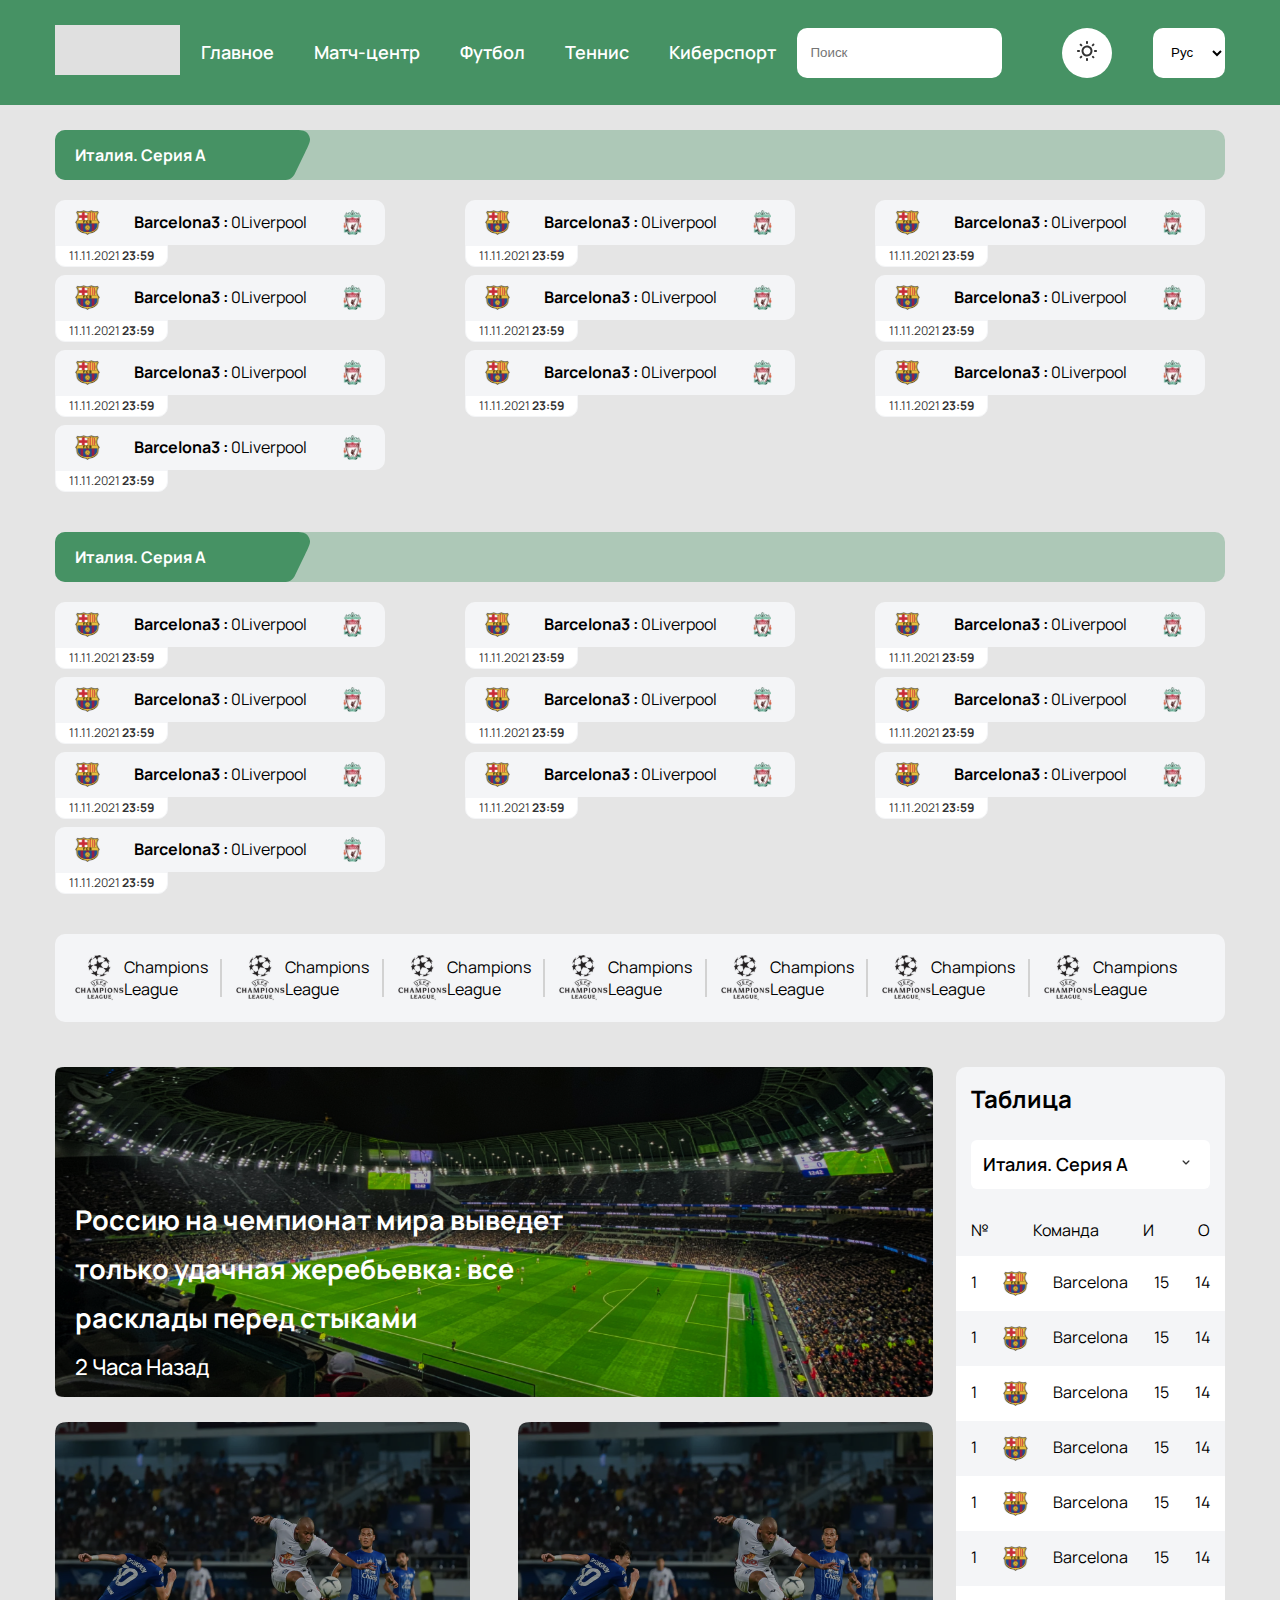
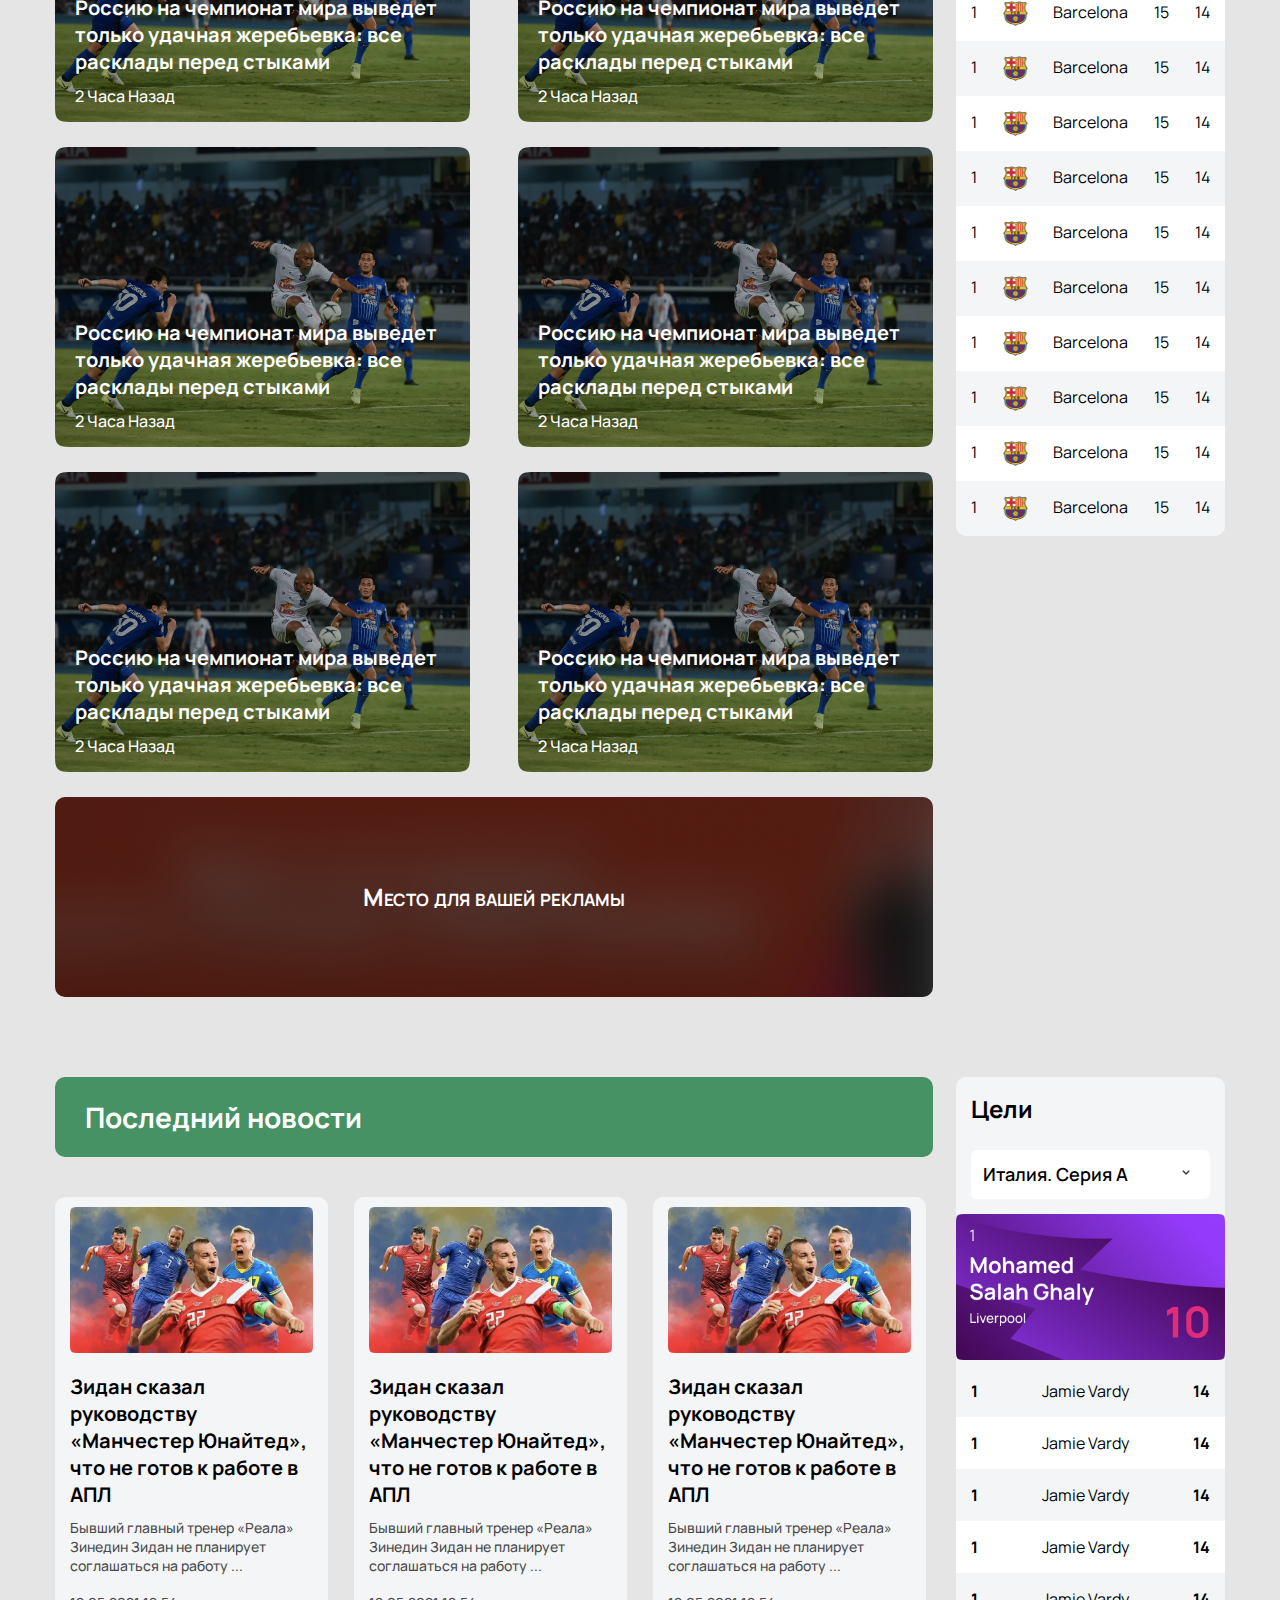
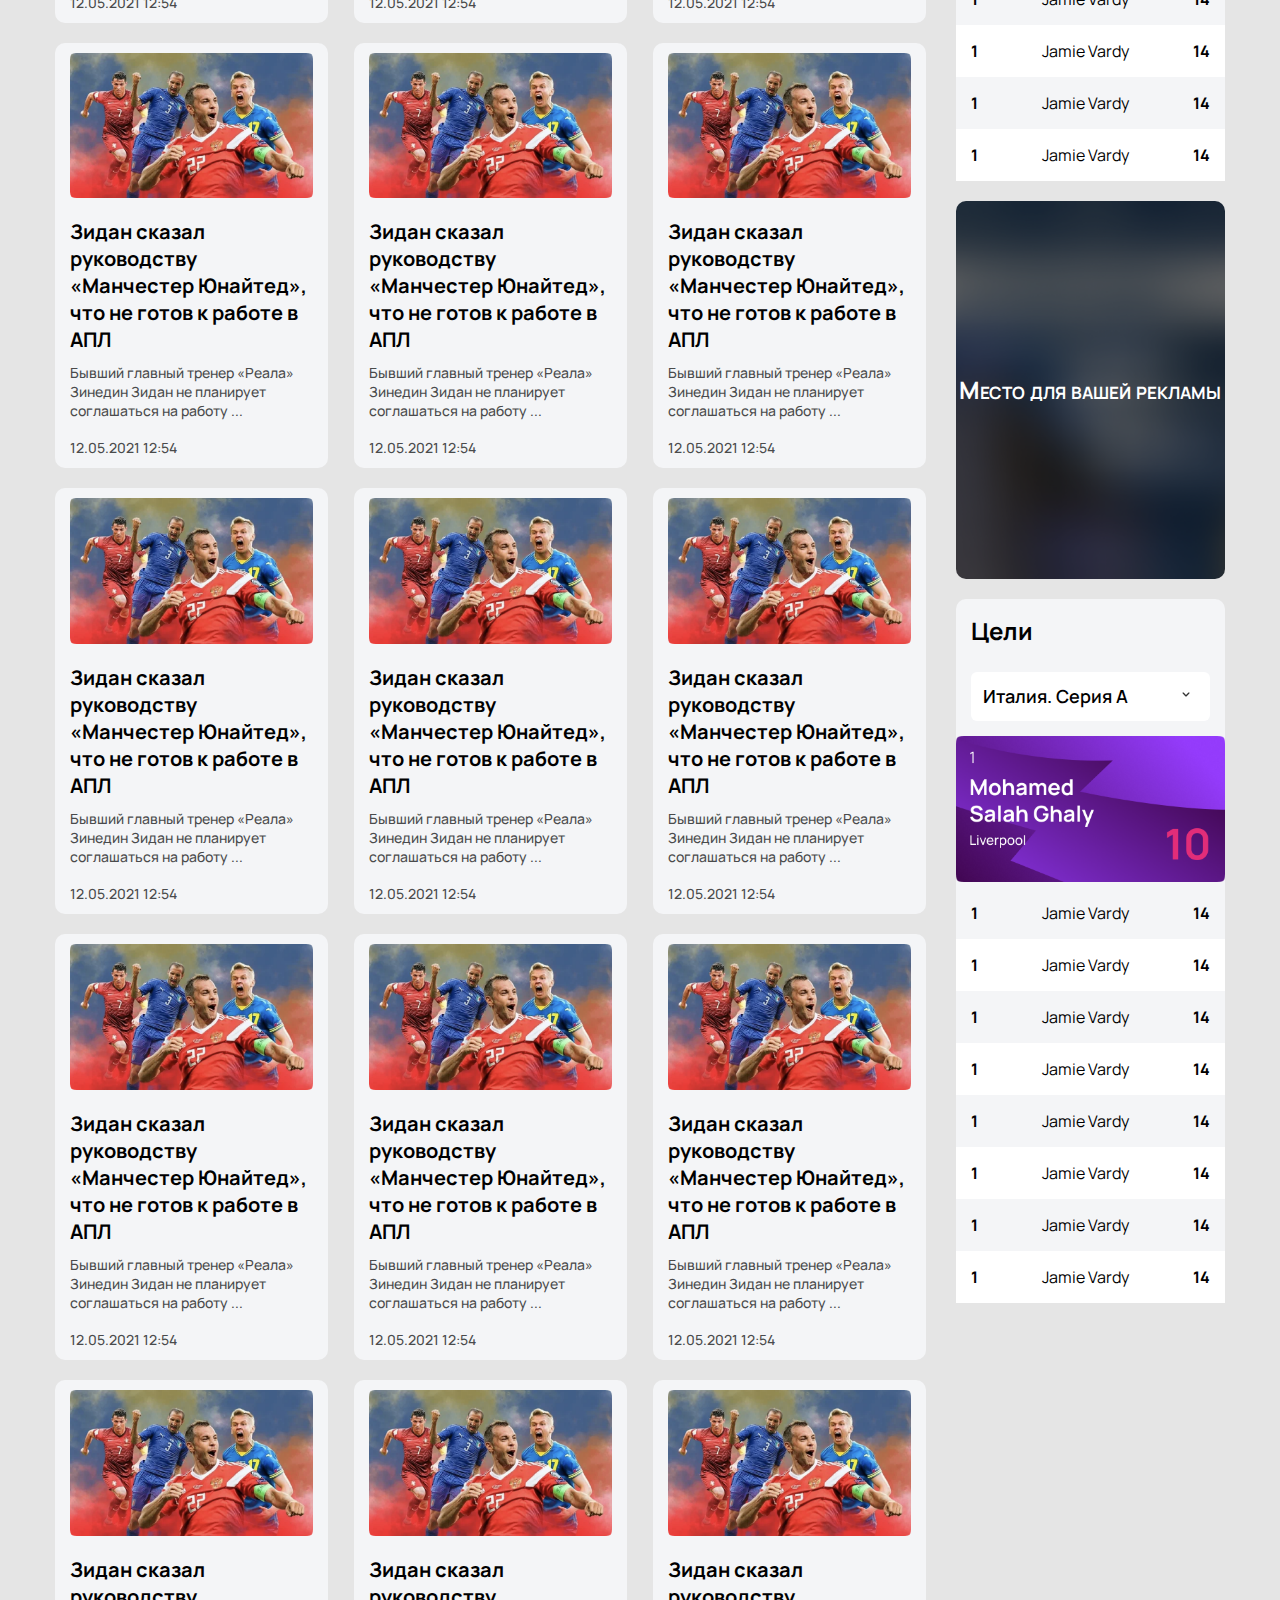
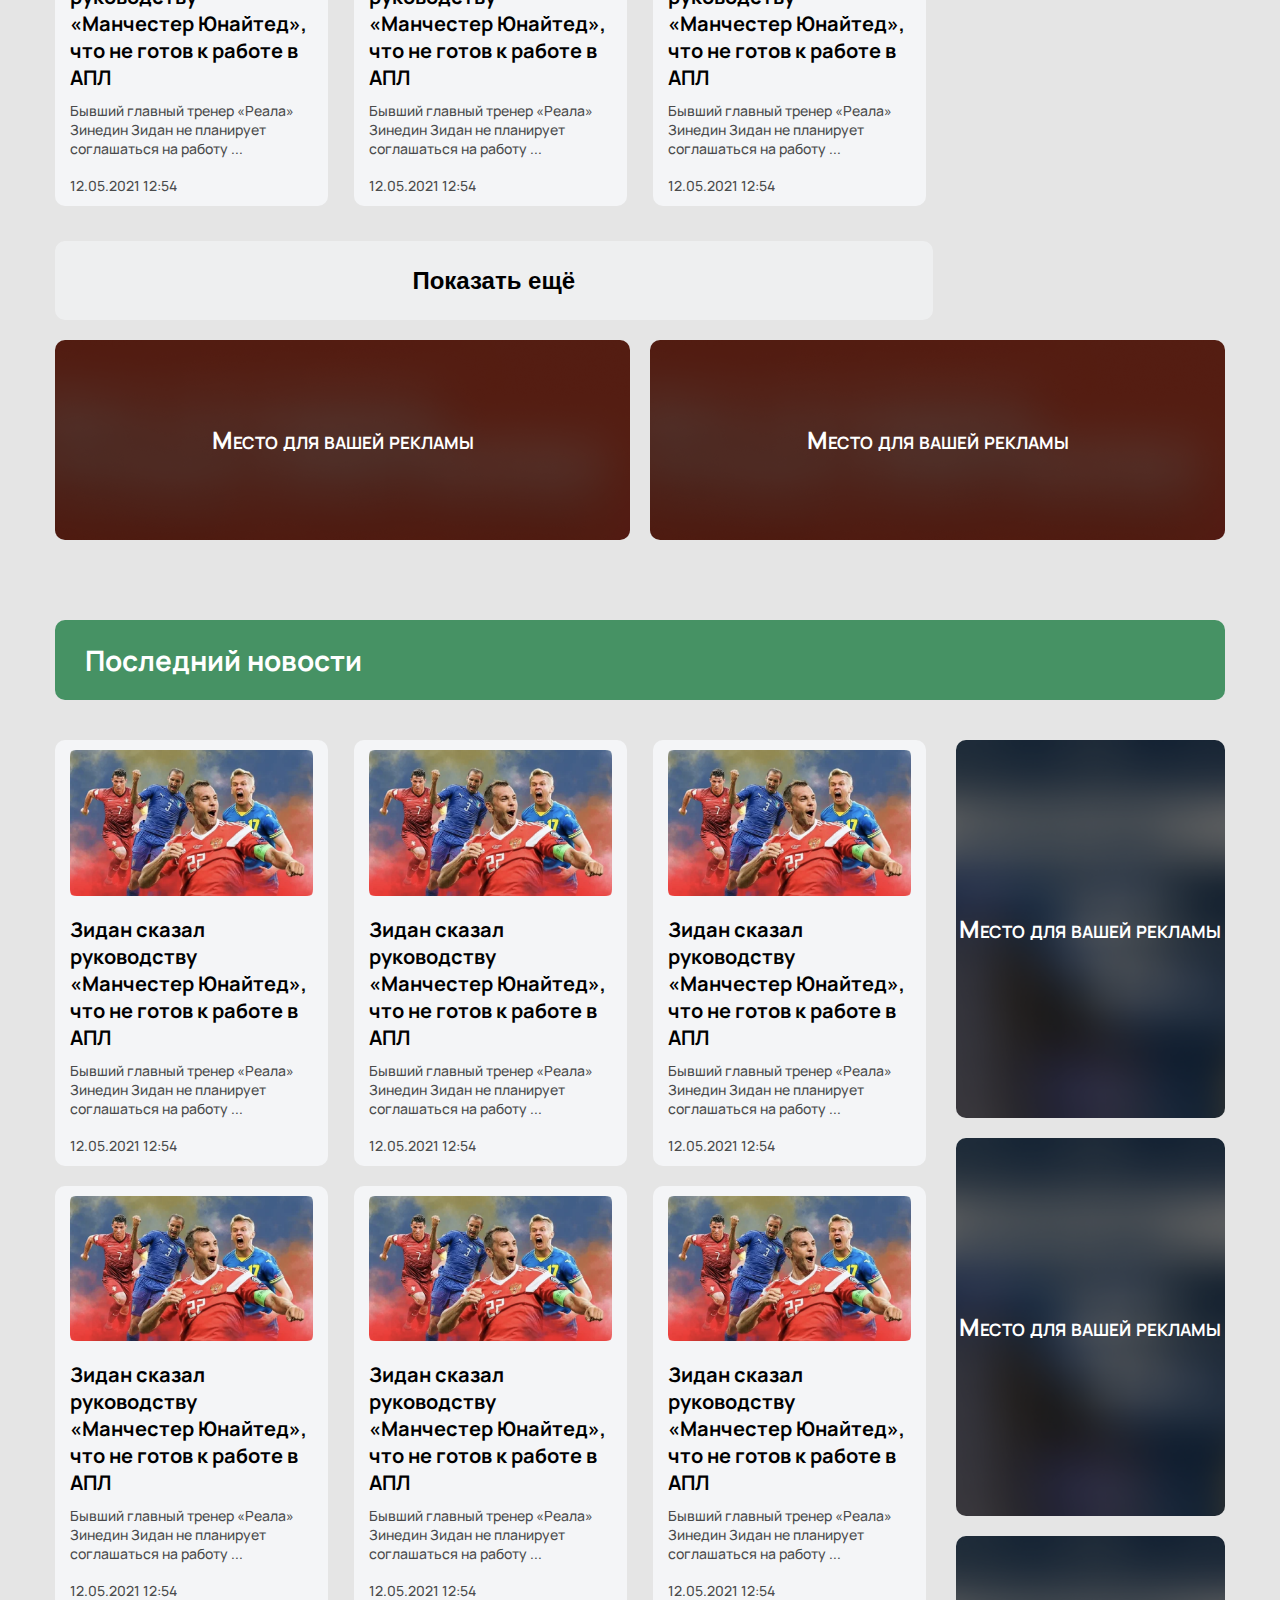
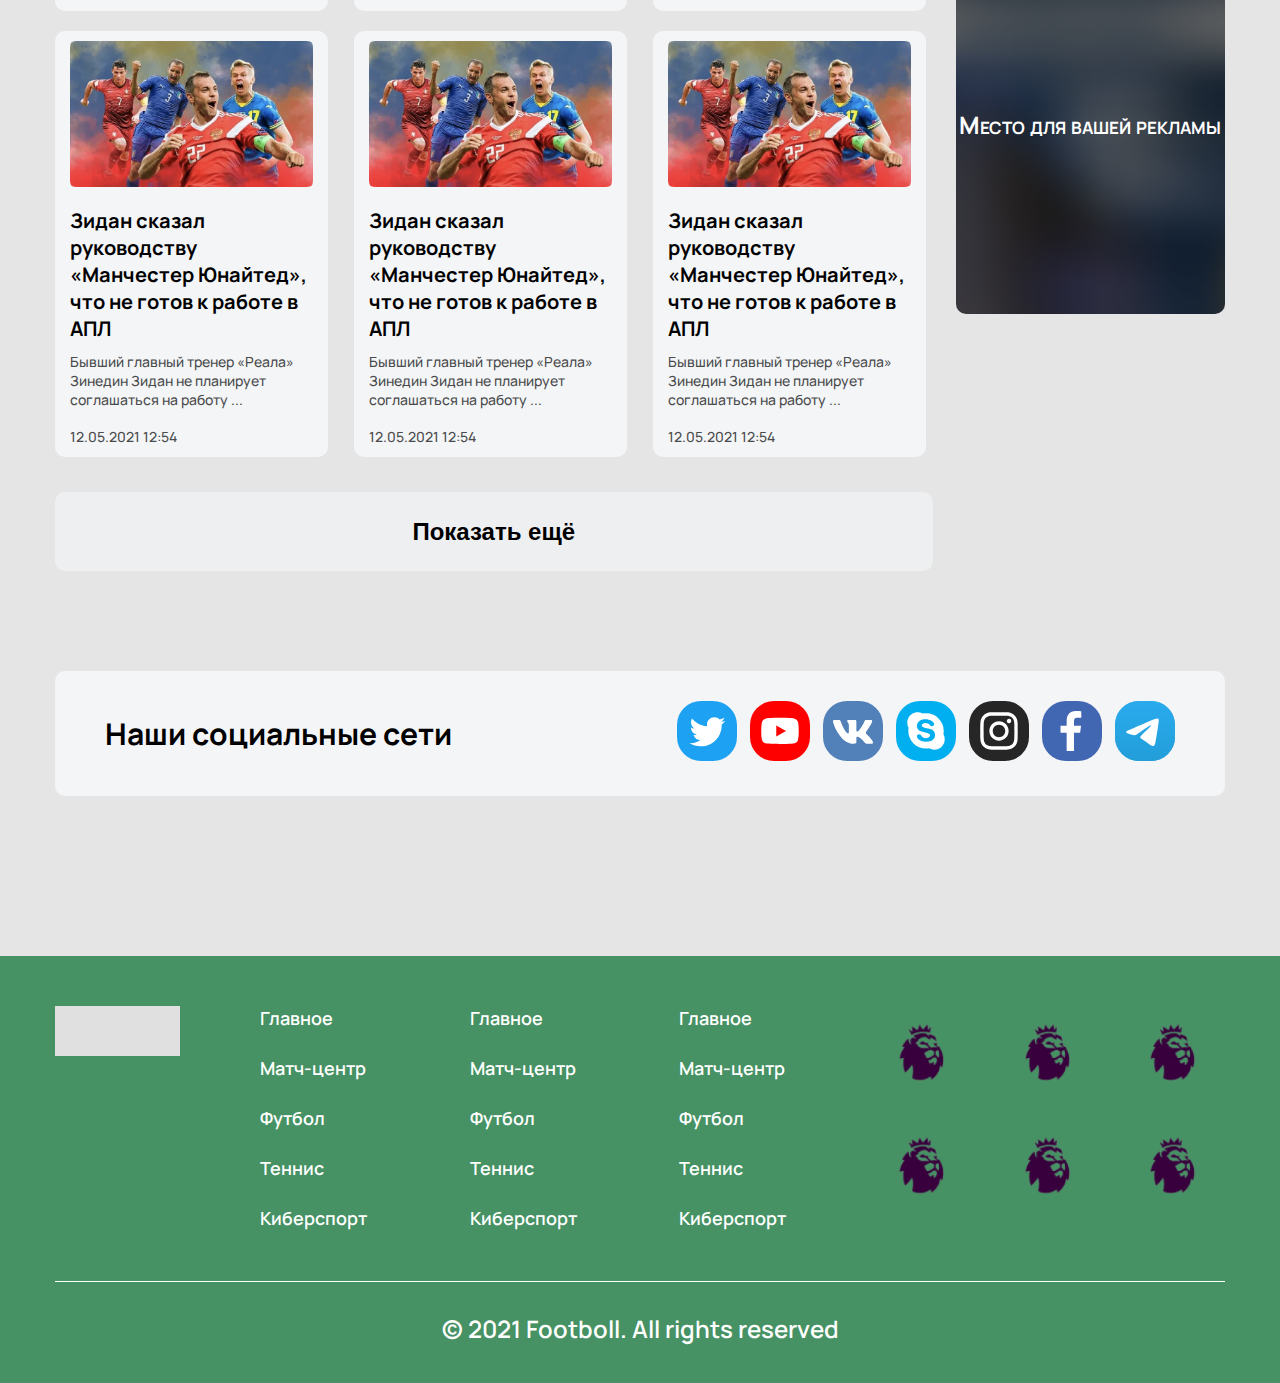
==== index.html @ 32c11c58 "fak" ====
<!DOCTYPE html>
<html lang="en">

<head>
    <meta charset="UTF-8">
    <meta http-equiv="X-UA-Compatible" content="IE=edge">
    <meta name="viewport" content="width=device-width, initial-scale=1.0">
    <title>Document</title>
    <link rel="stylesheet" href="./assets/style/main.css">
    <link rel="stylesheet" href="./assets/style/response/main_res.css">
    <link rel="preconnect" href="https://fonts.googleapis.com">
    <link rel="preconnect" href="https://fonts.gstatic.com" crossorigin>
    <link href="https://fonts.googleapis.com/css2?family=Manrope:wght@300;400;500;600;700&display=swap"
        rel="stylesheet">

</head>

<body class="body">
    <!-- header  -->
    <header>
        <section class="container">
            <div class="header header-search" >
                <a href="./index.html">
                    <img src="./assets/img/logo.png" alt="">
                </a>
                <div class="header-links">
                    <a href="./inner.html">
                        Главное
                    </a>
                    <a href="#">
                        Матч-центр
                    </a>
                    <a href="#">
                        Футбол
                    </a>
                    <a href="#">
                        Теннис
                    </a>
                    <a href="#">
                        Киберспорт
                    </a>
                </div>
                    <div class="header-input-section">
                        <input type="search" class="header-input" id="exampleFormControlInput1" placeholder="Поиск">
                    </div>
                    <button class="dark-mode">
                        <img src="./assets/img/dark-mode.svg" alt="">
                    </button>
                    <div class="header-select">
                        <select class="form-select" aria-label="Default select example">
                            <option selected>Рус <img src="./img/language-arrow.svg" alt=""></option>
                            <option value="1">Eng</option>
                            <option value="2">Uzb</option>
                        </select>
                    </div>
        </section>
        </div>
    </header>
    <!-- header -->
    <main class="container">
        <div class="result-game">
            <div class="seria-table">
                <div class="team-name">
                    <p>Италия. Серия А</p>
                </div>
            </div>
            <div class="result-cards-section">
                <div class="result-card">
                    <img src="./assets/img/team-logo.svg" alt="">
                    <div class="score">
                        <span>Barcelona</span>
                        <p><span>3 : </span>0</p>
                        <p>Liverpool</p>
                    </div>
                    <img src="./assets/img/team-logo2.svg" alt="">
                    <div class="time-game">
                        <p>11.11.2021 <span>23:59</span></p>
                    </div>
                </div>

                <div class="result-card">
                    <img src="./assets/img/team-logo.svg" alt="">
                    <div class="score">
                        <span>Barcelona</span>
                        <p><span>3 : </span>0</p>
                        <p>Liverpool</p>
                    </div>
                    <img src="./assets/img/team-logo2.svg" alt="">
                    <div class="time-game">
                        <p>11.11.2021 <span>23:59</span></p>
                    </div>
                </div>

                <div class="result-card">
                    <img src="./assets/img/team-logo.svg" alt="">
                    <div class="score">
                        <span>Barcelona</span>
                        <p><span>3 : </span>0</p>
                        <p>Liverpool</p>
                    </div>
                    <img src="./assets/img/team-logo2.svg" alt="">
                    <div class="time-game">
                        <p>11.11.2021 <span>23:59</span></p>
                    </div>
                </div>

                <div class="result-card">
                    <img src="./assets/img/team-logo.svg" alt="">
                    <div class="score">
                        <span>Barcelona</span>
                        <p><span>3 : </span>0</p>
                        <p>Liverpool</p>
                    </div>
                    <img src="./assets/img/team-logo2.svg" alt="">
                    <div class="time-game">
                        <p>11.11.2021 <span>23:59</span></p>
                    </div>
                </div>

                <div class="result-card">
                    <img src="./assets/img/team-logo.svg" alt="">
                    <div class="score">
                        <span>Barcelona</span>
                        <p><span>3 : </span>0</p>
                        <p>Liverpool</p>
                    </div>
                    <img src="./assets/img/team-logo2.svg" alt="">
                    <div class="time-game">
                        <p>11.11.2021 <span>23:59</span></p>
                    </div>
                </div>
                <div class="result-card">
                    <img src="./assets/img/team-logo.svg" alt="">
                    <div class="score">
                        <span>Barcelona</span>
                        <p><span>3 : </span>0</p>
                        <p>Liverpool</p>
                    </div>
                    <img src="./assets/img/team-logo2.svg" alt="">
                    <div class="time-game">
                        <p>11.11.2021 <span>23:59</span></p>
                    </div>
                </div>

                <div class="result-card">
                    <img src="./assets/img/team-logo.svg" alt="">
                    <div class="score">
                        <span>Barcelona</span>
                        <p><span>3 : </span>0</p>
                        <p>Liverpool</p>
                    </div>
                    <img src="./assets/img/team-logo2.svg" alt="">
                    <div class="time-game">
                        <p>11.11.2021 <span>23:59</span></p>
                    </div>
                </div>

                <div class="result-card">
                    <img src="./assets/img/team-logo.svg" alt="">
                    <div class="score">
                        <span>Barcelona</span>
                        <p><span>3 : </span>0</p>
                        <p>Liverpool</p>
                    </div>
                    <img src="./assets/img/team-logo2.svg" alt="">
                    <div class="time-game">
                        <p>11.11.2021 <span>23:59</span></p>
                    </div>
                </div>

                <div class="result-card">
                    <img src="./assets/img/team-logo.svg" alt="">
                    <div class="score">
                        <span>Barcelona</span>
                        <p><span>3 : </span>0</p>
                        <p>Liverpool</p>
                    </div>
                    <img src="./assets/img/team-logo2.svg" alt="">
                    <div class="time-game">
                        <p>11.11.2021 <span>23:59</span></p>
                    </div>
                </div>

                <div class="result-card">
                    <img src="./assets/img/team-logo.svg" alt="">
                    <div class="score">
                        <span>Barcelona</span>
                        <p><span>3 : </span>0</p>
                        <p>Liverpool</p>
                    </div>
                    <img src="./assets/img/team-logo2.svg" alt="">
                    <div class="time-game">
                        <p>11.11.2021 <span>23:59</span></p>
                    </div>
                </div>
            </div>

            <div class="seria-table">
                <div class="team-name">
                    <p>Италия. Серия А</p>
                </div>
            </div>
            <div class="result-cards-section">
                <div class="result-card">
                    <img src="./assets/img/team-logo.svg" alt="">
                    <div class="score">
                        <span>Barcelona</span>
                        <p><span>3 : </span>0</p>
                        <p>Liverpool</p>
                    </div>
                    <img src="./assets/img/team-logo2.svg" alt="">
                    <div class="time-game">
                        <p>11.11.2021 <span>23:59</span></p>
                    </div>
                </div>

                <div class="result-card">
                    <img src="./assets/img/team-logo.svg" alt="">
                    <div class="score">
                        <span>Barcelona</span>
                        <p><span>3 : </span>0</p>
                        <p>Liverpool</p>
                    </div>
                    <img src="./assets/img/team-logo2.svg" alt="">
                    <div class="time-game">
                        <p>11.11.2021 <span>23:59</span></p>
                    </div>
                </div>

                <div class="result-card">
                    <img src="./assets/img/team-logo.svg" alt="">
                    <div class="score">
                        <span>Barcelona</span>
                        <p><span>3 : </span>0</p>
                        <p>Liverpool</p>
                    </div>
                    <img src="./assets/img/team-logo2.svg" alt="">
                    <div class="time-game">
                        <p>11.11.2021 <span>23:59</span></p>
                    </div>
                </div>

                <div class="result-card">
                    <img src="./assets/img/team-logo.svg" alt="">
                    <div class="score">
                        <span>Barcelona</span>
                        <p><span>3 : </span>0</p>
                        <p>Liverpool</p>
                    </div>
                    <img src="./assets/img/team-logo2.svg" alt="">
                    <div class="time-game">
                        <p>11.11.2021 <span>23:59</span></p>
                    </div>
                </div>

                <div class="result-card">
                    <img src="./assets/img/team-logo.svg" alt="">
                    <div class="score">
                        <span>Barcelona</span>
                        <p><span>3 : </span>0</p>
                        <p>Liverpool</p>
                    </div>
                    <img src="./assets/img/team-logo2.svg" alt="">
                    <div class="time-game">
                        <p>11.11.2021 <span>23:59</span></p>
                    </div>
                </div>
                <div class="result-card">
                    <img src="./assets/img/team-logo.svg" alt="">
                    <div class="score">
                        <span>Barcelona</span>
                        <p><span>3 : </span>0</p>
                        <p>Liverpool</p>
                    </div>
                    <img src="./assets/img/team-logo2.svg" alt="">
                    <div class="time-game">
                        <p>11.11.2021 <span>23:59</span></p>
                    </div>
                </div>

                <div class="result-card">
                    <img src="./assets/img/team-logo.svg" alt="">
                    <div class="score">
                        <span>Barcelona</span>
                        <p><span>3 : </span>0</p>
                        <p>Liverpool</p>
                    </div>
                    <img src="./assets/img/team-logo2.svg" alt="">
                    <div class="time-game">
                        <p>11.11.2021 <span>23:59</span></p>
                    </div>
                </div>

                <div class="result-card">
                    <img src="./assets/img/team-logo.svg" alt="">
                    <div class="score">
                        <span>Barcelona</span>
                        <p><span>3 : </span>0</p>
                        <p>Liverpool</p>
                    </div>
                    <img src="./assets/img/team-logo2.svg" alt="">
                    <div class="time-game">
                        <p>11.11.2021 <span>23:59</span></p>
                    </div>
                </div>

                <div class="result-card">
                    <img src="./assets/img/team-logo.svg" alt="">
                    <div class="score">
                        <span>Barcelona</span>
                        <p><span>3 : </span>0</p>
                        <p>Liverpool</p>
                    </div>
                    <img src="./assets/img/team-logo2.svg" alt="">
                    <div class="time-game">
                        <p>11.11.2021 <span>23:59</span></p>
                    </div>
                </div>

                <div class="result-card">
                    <img src="./assets/img/team-logo.svg" alt="">
                    <div class="score">
                        <span>Barcelona</span>
                        <p><span>3 : </span>0</p>
                        <p>Liverpool</p>
                    </div>
                    <img src="./assets/img/team-logo2.svg" alt="">
                    <div class="time-game">
                        <p>11.11.2021 <span>23:59</span></p>
                    </div>
                </div>
            </div>
        </div>
        <section>
            <div class="advertising-banner-section">
                <div class="banner-card">
                    <img src="./assets/img/banner-img.svg" alt="">
                    <p>Champions League</p>
                </div>

                
                <div class="banner-card">
                    <img src="./assets/img/banner-img.svg" alt="">
                    <p>Champions League</p>
                </div>
                <div class="banner-card">
                    <img src="./assets/img/banner-img.svg" alt="">
                    <p>Champions League</p>
                </div>
                <div class="banner-card">
                    <img src="./assets/img/banner-img.svg" alt="">
                    <p>Champions League</p>
                </div>
                <div class="banner-card">
                    <img src="./assets/img/banner-img.svg" alt="">
                    <p>Champions League</p>
                </div>
                <div class="banner-card">
                    <img src="./assets/img/banner-img.svg" alt="">
                    <p>Champions League</p>
                </div>
                <div class="banner-card">
                    <img src="./assets/img/banner-img.svg" alt="">
                    <p>Champions League</p>
                </div>
            </div>
        </section>

        <section class="advertising-section">
            <div class="advertising-cards-section">
                <div class="big-card-section">
                    <img src="./assets/img/card-reklama-big.png" alt="">
                    <div class="advertising-card-text big-card">
                        <h2>Россию на чемпионат мира выведет только удачная жеребьевка: все расклады перед стыками</h2>
                        <span>2 Часа Назад</span>
                    </div>
                </div>
                <div class="advertising-card ">
                    <img src="./assets/img/card-reklama.png" alt="">
                    <div class="advertising-card-text">
                        <h3>Россию на чемпионат мира выведет только удачная жеребьевка: все расклады перед стыками</h3>
                        <p>2 Часа Назад</p>
                    </div>
                </div>
                <div class="advertising-card ">
                    <img src="./assets/img/card-reklama.png" alt="">
                    <div class="advertising-card-text">
                        <h3>Россию на чемпионат мира выведет только удачная жеребьевка: все расклады перед стыками</h3>
                        <p>2 Часа Назад</p>
                    </div>
                </div>
                <div class="advertising-card ">
                    <img src="./assets/img/card-reklama.png" alt="">
                    <div class="advertising-card-text">
                        <h3>Россию на чемпионат мира выведет только удачная жеребьевка: все расклады перед стыками</h3>
                        <p>2 Часа Назад</p>
                    </div>
                </div>
                <div class="advertising-card ">
                    <img src="./assets/img/card-reklama.png" alt="">
                    <div class="advertising-card-text">
                        <h3>Россию на чемпионат мира выведет только удачная жеребьевка: все расклады перед стыками</h3>
                        <p>2 Часа Назад</p>
                    </div>
                </div>
                <div class="advertising-card ">
                    <img src="./assets/img/card-reklama.png" alt="">
                    <div class="advertising-card-text">
                        <h3>Россию на чемпионат мира выведет только удачная жеребьевка: все расклады перед стыками</h3>
                        <p>2 Часа Назад</p>
                    </div>
                </div>
                <div class="advertising-card ">
                    <img src="./assets/img/card-reklama.png" alt="">
                    <div class="advertising-card-text">
                        <h3>Россию на чемпионат мира выведет только удачная жеребьевка: все расклады перед стыками</h3>
                        <p>2 Часа Назад</p>
                    </div>
                </div>
            </div>

            <div class="card-table">
                <div class="card-title">
                    <h4>Таблица</h4>
                    <p>Италия. Серия А</p>
                </div>
                <ul class="list-group">
                    <li class="list-group-item">
                        <span>№</span>
                        <span>Команда</span>
                        <span>И</span>
                        <span>О</span>
                    </li>
                    <li class="list-group-item">
                        <span>1</span>
                        <img src="./assets/img/team-logo.svg" alt="">
                        <span>Barcelona</span>
                        <span>15</span>
                        <span>14</span>
                    </li>
                    <li class="list-group-item">
                        <span>1</span>
                        <img src="./assets/img/team-logo.svg" alt="">
                        <span>Barcelona</span>
                        <span>15</span>
                        <span>14</span>
                    </li>
                    <li class="list-group-item">
                        <span>1</span>
                        <img src="./assets/img/team-logo.svg" alt="">
                        <span>Barcelona</span>
                        <span>15</span>
                        <span>14</span>
                    </li>
                    <li class="list-group-item">
                        <span>1</span>
                        <img src="./assets/img/team-logo.svg" alt="">
                        <span>Barcelona</span>
                        <span>15</span>
                        <span>14</span>
                    </li>
                    <li class="list-group-item">
                        <span>1</span>
                        <img src="./assets/img/team-logo.svg" alt="">
                        <span>Barcelona</span>
                        <span>15</span>
                        <span>14</span>
                    </li>
                    <li class="list-group-item">
                        <span>1</span>
                        <img src="./assets/img/team-logo.svg" alt="">
                        <span>Barcelona</span>
                        <span>15</span>
                        <span>14</span>
                    </li>
                    <li class="list-group-item">
                        <span>1</span>
                        <img src="./assets/img/team-logo.svg" alt="">
                        <span>Barcelona</span>
                        <span>15</span>
                        <span>14</span>
                    </li>
                    <li class="list-group-item">
                        <span>1</span>
                        <img src="./assets/img/team-logo.svg" alt="">
                        <span>Barcelona</span>
                        <span>15</span>
                        <span>14</span>
                    </li>
                    <li class="list-group-item">
                        <span>1</span>
                        <img src="./assets/img/team-logo.svg" alt="">
                        <span>Barcelona</span>
                        <span>15</span>
                        <span>14</span>
                    </li>
                    <li class="list-group-item">
                        <span>1</span>
                        <img src="./assets/img/team-logo.svg" alt="">
                        <span>Barcelona</span>
                        <span>15</span>
                        <span>14</span>
                    </li>
                    <li class="list-group-item">
                        <span>1</span>
                        <img src="./assets/img/team-logo.svg" alt="">
                        <span>Barcelona</span>
                        <span>15</span>
                        <span>14</span>
                    </li>
                    <li class="list-group-item">
                        <span>1</span>
                        <img src="./assets/img/team-logo.svg" alt="">
                        <span>Barcelona</span>
                        <span>15</span>
                        <span>14</span>
                    </li>
                    <li class="list-group-item">
                        <span>1</span>
                        <img src="./assets/img/team-logo.svg" alt="">
                        <span>Barcelona</span>
                        <span>15</span>
                        <span>14</span>
                    </li>
                    <li class="list-group-item">
                        <span>1</span>
                        <img src="./assets/img/team-logo.svg" alt="">
                        <span>Barcelona</span>
                        <span>15</span>
                        <span>14</span>
                    </li>
                    <li class="list-group-item">
                        <span>1</span>
                        <img src="./assets/img/team-logo.svg" alt="">
                        <span>Barcelona</span>
                        <span>15</span>
                        <span>14</span>
                    </li>
                    <li class="list-group-item">
                        <span>1</span>
                        <img src="./assets/img/team-logo.svg" alt="">
                        <span>Barcelona</span>
                        <span>15</span>
                        <span>14</span>
                    </li>
                </ul>
            </div>
        </section>

        <section>
            <div class="your-advertising">
                <p>Место для вашей рекламы </p>
            </div>
        </section>


        <section class="news">
            <div class="last-news-section">
                <section>
                    <div class="last-news">
                        <p>Последний новости</p>
                    </div>
                </section>
                <div class="news-cards-section">
                    <div class="news-card">
                        <img src="./assets/img/card-img.png" alt="">
                        <h3>Зидан сказал руководству «Манчестер Юнайтед», что не готов к работе в АПЛ</h3>
                        <p>Бывший главный тренер «Реала» Зинедин Зидан не планирует соглашаться на работу ...</p>
                        <span>12.05.2021 12:54</span>
                    </div>
                    <div class="news-card">
                        <img src="./assets/img/card-img.png" alt="">
                        <h3>Зидан сказал руководству «Манчестер Юнайтед», что не готов к работе в АПЛ</h3>
                        <p>Бывший главный тренер «Реала» Зинедин Зидан не планирует соглашаться на работу ...</p>
                        <span>12.05.2021 12:54</span>
                    </div>
                    <div class="news-card">
                        <img src="./assets/img/card-img.png" alt="">
                        <h3>Зидан сказал руководству «Манчестер Юнайтед», что не готов к работе в АПЛ</h3>
                        <p>Бывший главный тренер «Реала» Зинедин Зидан не планирует соглашаться на работу ...</p>
                        <span>12.05.2021 12:54</span>
                    </div>
                    <div class="news-card">
                        <img src="./assets/img/card-img.png" alt="">
                        <h3>Зидан сказал руководству «Манчестер Юнайтед», что не готов к работе в АПЛ</h3>
                        <p>Бывший главный тренер «Реала» Зинедин Зидан не планирует соглашаться на работу ...</p>
                        <span>12.05.2021 12:54</span>
                    </div>
                    <div class="news-card">
                        <img src="./assets/img/card-img.png" alt="">
                        <h3>Зидан сказал руководству «Манчестер Юнайтед», что не готов к работе в АПЛ</h3>
                        <p>Бывший главный тренер «Реала» Зинедин Зидан не планирует соглашаться на работу ...</p>
                        <span>12.05.2021 12:54</span>
                    </div>
                    <div class="news-card">
                        <img src="./assets/img/card-img.png" alt="">
                        <h3>Зидан сказал руководству «Манчестер Юнайтед», что не готов к работе в АПЛ</h3>
                        <p>Бывший главный тренер «Реала» Зинедин Зидан не планирует соглашаться на работу ...</p>
                        <span>12.05.2021 12:54</span>
                    </div>
                    <div class="news-card">
                        <img src="./assets/img/card-img.png" alt="">
                        <h3>Зидан сказал руководству «Манчестер Юнайтед», что не готов к работе в АПЛ</h3>
                        <p>Бывший главный тренер «Реала» Зинедин Зидан не планирует соглашаться на работу ...</p>
                        <span>12.05.2021 12:54</span>
                    </div>
                    <div class="news-card">
                        <img src="./assets/img/card-img.png" alt="">
                        <h3>Зидан сказал руководству «Манчестер Юнайтед», что не готов к работе в АПЛ</h3>
                        <p>Бывший главный тренер «Реала» Зинедин Зидан не планирует соглашаться на работу ...</p>
                        <span>12.05.2021 12:54</span>
                    </div>
                    <div class="news-card">
                        <img src="./assets/img/card-img.png" alt="">
                        <h3>Зидан сказал руководству «Манчестер Юнайтед», что не готов к работе в АПЛ</h3>
                        <p>Бывший главный тренер «Реала» Зинедин Зидан не планирует соглашаться на работу ...</p>
                        <span>12.05.2021 12:54</span>
                    </div>
                    <div class="news-card">
                        <img src="./assets/img/card-img.png" alt="">
                        <h3>Зидан сказал руководству «Манчестер Юнайтед», что не готов к работе в АПЛ</h3>
                        <p>Бывший главный тренер «Реала» Зинедин Зидан не планирует соглашаться на работу ...</p>
                        <span>12.05.2021 12:54</span>
                    </div>

                    <div class="news-card">
                        <img src="./assets/img/card-img.png" alt="">
                        <h3>Зидан сказал руководству «Манчестер Юнайтед», что не готов к работе в АПЛ</h3>
                        <p>Бывший главный тренер «Реала» Зинедин Зидан не планирует соглашаться на работу ...</p>
                        <span>12.05.2021 12:54</span>
                    </div>
                    <div class="news-card">
                        <img src="./assets/img/card-img.png" alt="">
                        <h3>Зидан сказал руководству «Манчестер Юнайтед», что не готов к работе в АПЛ</h3>
                        <p>Бывший главный тренер «Реала» Зинедин Зидан не планирует соглашаться на работу ...</p>
                        <span>12.05.2021 12:54</span>
                    </div>
                    <div class="news-card">
                        <img src="./assets/img/card-img.png" alt="">
                        <h3>Зидан сказал руководству «Манчестер Юнайтед», что не готов к работе в АПЛ</h3>
                        <p>Бывший главный тренер «Реала» Зинедин Зидан не планирует соглашаться на работу ...</p>
                        <span>12.05.2021 12:54</span>
                    </div>
                    <div class="news-card">
                        <img src="./assets/img/card-img.png" alt="">
                        <h3>Зидан сказал руководству «Манчестер Юнайтед», что не готов к работе в АПЛ</h3>
                        <p>Бывший главный тренер «Реала» Зинедин Зидан не планирует соглашаться на работу ...</p>
                        <span>12.05.2021 12:54</span>
                    </div>
                    <div class="news-card">
                        <img src="./assets/img/card-img.png" alt="">
                        <h3>Зидан сказал руководству «Манчестер Юнайтед», что не готов к работе в АПЛ</h3>
                        <p>Бывший главный тренер «Реала» Зинедин Зидан не планирует соглашаться на работу ...</p>
                        <span>12.05.2021 12:54</span>
                    </div>
                </div>
                <button class="show-more">Показать ещё </button>
            </div>
            <div class="new-card-table">
                <div class="card-table">
                    <div class="card-title">
                        <h4>Цели</h4>
                        <p>Италия. Серия А</p>
                    </div>
                    <div class="your-add-img">
                        <img class="gamer-img" src="./assets/img/gamer-card.png" alt="">
                    </div>
                    <ul class="list-group">

                        <li class="list-group-item">
                            <span>1</span>
                            <span>Jamie Vardy</span>
                            <span>14</span>
                        </li>
                        <li class="list-group-item">
                            <span>1</span>
                            <span>Jamie Vardy</span>
                            <span>14</span>
                        </li>
                        <li class="list-group-item">
                            <span>1</span>
                            <span>Jamie Vardy</span>
                            <span>14</span>
                        </li>
                        <li class="list-group-item">
                            <span>1</span>
                            <span>Jamie Vardy</span>
                            <span>14</span>
                        </li>
                        <li class="list-group-item">
                            <span>1</span>
                            <span>Jamie Vardy</span>
                            <span>14</span>
                        </li>
                        <li class="list-group-item">
                            <span>1</span>
                            <span>Jamie Vardy</span>
                            <span>14</span>
                        </li>
                        <li class="list-group-item">
                            <span>1</span>
                            <span>Jamie Vardy</span>
                            <span>14</span>
                        </li>
                        <li class="list-group-item">
                            <span>1</span>
                            <span>Jamie Vardy</span>
                            <span>14</span>
                        </li>
                    </ul>
                </div>
                <section>
                    <div class="your-advertising">
                        <p>Место для вашей рекламы </p>
                    </div>
                </section>
                <div class="card-table">
                    <div class="card-title">
                        <h4>Цели</h4>
                        <p>Италия. Серия А</p>
                    </div>
                    <div class="your-add-img">
                        <img class="gamer-img" src="./assets/img/gamer-card.png" alt="">
                    </div>
                    <ul class="list-group">

                        <li class="list-group-item">
                            <span>1</span>
                            <span>Jamie Vardy</span>
                            <span>14</span>
                        </li>
                        <li class="list-group-item">
                            <span>1</span>
                            <span>Jamie Vardy</span>
                            <span>14</span>
                        </li>
                        <li class="list-group-item">
                            <span>1</span>
                            <span>Jamie Vardy</span>
                            <span>14</span>
                        </li>
                        <li class="list-group-item">
                            <span>1</span>
                            <span>Jamie Vardy</span>
                            <span>14</span>
                        </li>
                        <li class="list-group-item">
                            <span>1</span>
                            <span>Jamie Vardy</span>
                            <span>14</span>
                        </li>
                        <li class="list-group-item">
                            <span>1</span>
                            <span>Jamie Vardy</span>
                            <span>14</span>
                        </li>
                        <li class="list-group-item">
                            <span>1</span>
                            <span>Jamie Vardy</span>
                            <span>14</span>
                        </li>
                        <li class="list-group-item">
                            <span>1</span>
                            <span>Jamie Vardy</span>
                            <span>14</span>
                        </li>
                    </ul>
                </div>
            </div>
        </section>
        <section>
            <section class="your-add">
                <div class="your-advertising">
                    <p>Место для вашей рекламы </p>
                </div>
                <div class="your-advertising">
                    <p>Место для вашей рекламы </p>
                </div>
            </section>
        </section>
        <div  class="last-news ">
            <p>Последний новости</p>
        </div>
        <section class="all-news">
            <div class="cards-section">
                <div class="news-cards-section">
                    <div class="news-card">
                        <img src="./assets/img/card-img.png" alt="">
                        <h3>Зидан сказал руководству «Манчестер Юнайтед», что не готов к работе в АПЛ</h3>
                        <p>Бывший главный тренер «Реала» Зинедин Зидан не планирует соглашаться на работу ...</p>
                        <span>12.05.2021 12:54</span>
                    </div>
                    <div class="news-card">
                        <img src="./assets/img/card-img.png" alt="">
                        <h3>Зидан сказал руководству «Манчестер Юнайтед», что не готов к работе в АПЛ</h3>
                        <p>Бывший главный тренер «Реала» Зинедин Зидан не планирует соглашаться на работу ...</p>
                        <span>12.05.2021 12:54</span>
                    </div>
                    <div class="news-card">
                        <img src="./assets/img/card-img.png" alt="">
                        <h3>Зидан сказал руководству «Манчестер Юнайтед», что не готов к работе в АПЛ</h3>
                        <p>Бывший главный тренер «Реала» Зинедин Зидан не планирует соглашаться на работу ...</p>
                        <span>12.05.2021 12:54</span>
                    </div>
                    <div class="news-card">
                        <img src="./assets/img/card-img.png" alt="">
                        <h3>Зидан сказал руководству «Манчестер Юнайтед», что не готов к работе в АПЛ</h3>
                        <p>Бывший главный тренер «Реала» Зинедин Зидан не планирует соглашаться на работу ...</p>
                        <span>12.05.2021 12:54</span>
                    </div>
                    <div class="news-card">
                        <img src="./assets/img/card-img.png" alt="">
                        <h3>Зидан сказал руководству «Манчестер Юнайтед», что не готов к работе в АПЛ</h3>
                        <p>Бывший главный тренер «Реала» Зинедин Зидан не планирует соглашаться на работу ...</p>
                        <span>12.05.2021 12:54</span>
                    </div>
                    <div class="news-card">
                        <img src="./assets/img/card-img.png" alt="">
                        <h3>Зидан сказал руководству «Манчестер Юнайтед», что не готов к работе в АПЛ</h3>
                        <p>Бывший главный тренер «Реала» Зинедин Зидан не планирует соглашаться на работу ...</p>
                        <span>12.05.2021 12:54</span>
                    </div>
                    <div class="news-card">
                        <img src="./assets/img/card-img.png" alt="">
                        <h3>Зидан сказал руководству «Манчестер Юнайтед», что не готов к работе в АПЛ</h3>
                        <p>Бывший главный тренер «Реала» Зинедин Зидан не планирует соглашаться на работу ...</p>
                        <span>12.05.2021 12:54</span>
                    </div>
                    <div class="news-card">
                        <img src="./assets/img/card-img.png" alt="">
                        <h3>Зидан сказал руководству «Манчестер Юнайтед», что не готов к работе в АПЛ</h3>
                        <p>Бывший главный тренер «Реала» Зинедин Зидан не планирует соглашаться на работу ...</p>
                        <span>12.05.2021 12:54</span>
                    </div>
                    <div class="news-card">
                        <img src="./assets/img/card-img.png" alt="">
                        <h3>Зидан сказал руководству «Манчестер Юнайтед», что не готов к работе в АПЛ</h3>
                        <p>Бывший главный тренер «Реала» Зинедин Зидан не планирует соглашаться на работу ...</p>
                        <span>12.05.2021 12:54</span>
                    </div>
                </div>
                <button class="show-more">Показать ещё </button>
            </div>
            <section class="add-section">
                <div class="your-advertising">
                    <p>Место для вашей рекламы </p>
                </div>
                <div class="your-advertising">
                    <p>Место для вашей рекламы </p>
                </div>
                <div class="your-advertising">
                    <p>Место для вашей рекламы </p>
                </div>
            </section>
        </section>
        <section>
            <div class="social">
                <div class="social-text">
                    <p>Наши социальные сети</p>
                </div>
                <div class="social-img">
                    <img src="./assets/img/Twitter.svg" alt="">
                    <img src="./assets/img/YouTube.svg" alt="">
                    <img src="./assets/img/Vkontakte (VK).svg" alt="">
                    <img src="./assets/img/Skype.svg" alt="">
                    <img src="./assets/img/Instagram.svg" alt="">
                    <img src="./assets/img/Facebook.svg" alt="">
                    <img src="./assets/img/Telegram.svg" alt="">
                </div>
            </div>
        </section>
    </main>

    <footer>
        <div class="footer container">
            <div class="footer-links">
                <div class="footer-logo">
                    <img src="./assets/img/logo.png" alt="">
                </div>
                <div class="footer-link-section">
                    <div class="footer-link">
                        <a href="#">Главное</a>
                        <a href="#">Матч-центр</a>
                        <a href="#">Футбол</a>
                        <a href="#">Теннис</a>
                        <a href="#">Киберспорт</a>
                    </div>

                    <div class="footer-link">
                        <a href="#">Главное</a>
                        <a href="#">Матч-центр</a>
                        <a href="#">Футбол</a>
                        <a href="#">Теннис</a>
                        <a href="#">Киберспорт</a>
                    </div>

                    <div class="footer-link">
                        <a href="#">Главное</a>
                        <a href="#">Матч-центр</a>
                        <a href="#">Футбол</a>
                        <a href="#">Теннис</a>
                        <a href="#">Киберспорт</a>
                    </div>
                </div>
                <div class="footer-imgs">
                        <img src="./assets/img/liga.png" alt="">
                        <img src="./assets/img/liga.png" alt="">
                        <img src="./assets/img/liga.png" alt="">
                        <img src="./assets/img/liga.png" alt="">
                        <img src="./assets/img/liga.png" alt="">
                        <img src="./assets/img/liga.png" alt="">

                </div>
            </div>
            <div class="footer-copyright">
                <p>© 2021 Footboll. All rights reserved</p>
            </div>
        </div>
    </footer>













    <script src="./assets/js/main.js"></script>
</body>

</html>
---- assets/style/main.css ----
body {
  margin: 0;
  font-family: 'Manrope', sans-serif;
  padding: 130px 0 0 0;
  -webkit-box-sizing: border-box;
          box-sizing: border-box;
  background: #E5E5E5;
  -webkit-transition: all ease 0.5s;
  transition: all ease 0.5s;
}

body.active {
  background-color: black;
  -webkit-transition: all ease 0.5s;
  transition: all ease 0.5s;
}

body.active .social {
  background: #222327;
  border-radius: 10px;
}

body.active .social .social-text p {
  color: #FFFFFF;
}

body.active .result-cards-section .result-card {
  background: #222327;
}

body.active .result-cards-section .score p,
body.active .result-cards-section .score span {
  color: white;
}

body.active .result-cards-section .time-game {
  background: #3D3D3D;
  border: black;
}

body.active .result-cards-section .time-game p {
  color: #DEDEDE;
}

body.active .card-table {
  border-radius: 10px;
}

body.active .card-table .your-add-img {
  background: #000;
}

body.active .card-table .card-title {
  padding: 15px;
  background: #222327;
}

body.active .card-table .card-title h4 {
  color: white;
  background: #222327;
}

body.active .card-table .card-title p {
  background: #000000;
  color: white;
}

body.active .card-table .list-group .list-group-item {
  color: white;
  background: #222327;
}

body.active .card-table .list-group .list-group-item:nth-child(even) {
  background: #16171B;
}

body.active .news-cards-section .news-card {
  background: #222327;
}

body.active .news-cards-section .news-card h3 {
  color: white;
}

body.active .news-cards-section .news-card p,
body.active .news-cards-section .news-card span {
  color: #DEDEDE;
}

body.active .advertising-section {
  margin-bottom: 20px;
}

body.active header .header .header-search button {
  position: relative;
}

body.active header .header .header-search button::before {
  content: '';
  position: absolute;
  background-image: url(../img/dark.svg);
  width: 50px;
  height: 50px;
  background-color: black;
  background-repeat: no-repeat;
  border-radius: 50%;
  background-position: center;
  left: 0;
  top: 0;
}

body.active header .header .header-search button img {
  color: white;
}

* {
  margin: 0;
  padding: 0;
  text-decoration: none;
}

.container {
  width: 100%;
  max-width: 1200px;
  margin: 0 auto;
  -webkit-box-sizing: border-box;
          box-sizing: border-box;
  padding: 0 15px;
}

.form-select {
  height: 50px;
}

header {
  position: fixed;
  top: 0;
  left: 0;
  right: 0;
  background: #469264;
  z-index: 100;
}

header .header {
  padding: 25px 0;
  -webkit-box-align: center;
      -ms-flex-align: center;
          align-items: center;
  display: -webkit-box;
  display: -ms-flexbox;
  display: flex;
  -webkit-box-pack: justify;
      -ms-flex-pack: justify;
          justify-content: space-between;
}

header .header .header-links {
  -webkit-box-align: center;
      -ms-flex-align: center;
          align-items: center;
  display: -webkit-box;
  display: -ms-flexbox;
  display: flex;
}

header .header .header-links a {
  font-style: normal;
  font-weight: 600;
  font-size: 18px;
  line-height: 25px;
  color: #FFFFFF;
  margin-right: 40px;
}

header .header .header-links a:last-child {
  margin-right: 0;
}

header .header.header-search {
  display: -webkit-box;
  display: -ms-flexbox;
  display: flex;
  -webkit-box-align: center;
      -ms-flex-align: center;
          align-items: center;
  -webkit-box-pack: justify;
      -ms-flex-pack: justify;
          justify-content: space-between;
}

header .header.header-search .header-input {
  margin-right: 40px;
}

header .header.header-search .header-input input {
  border-radius: 10px;
}

header .header.header-search .header-input {
  height: 50px;
  padding: 14px;
  border-radius: 10px;
  outline: none;
  border: none;
}

header .header.header-search button {
  border: none;
  outline: none;
  background-color: #FFFFFF;
  width: 50px;
  height: 50px;
  border-radius: 50%;
  margin-right: 20px;
}

header .header.header-search .header-select .form-select {
  background: #FFFFFF;
  border-radius: 10px;
  outline: none;
  border: none;
  padding: 14px;
}

.result-game .seria-table {
  background-color: #4692645a;
  border-radius: 10px;
  margin-bottom: 20px;
}

.result-game .seria-table .team-name {
  width: 100%;
  max-width: 191px;
  background-color: #469264;
  padding: 14px 20px;
  position: relative;
  border-bottom-left-radius: 10px;
  border-top-left-radius: 10px;
}

.result-game .seria-table .team-name::before {
  position: absolute;
  content: '';
  right: -29px;
  bottom: 0;
  width: 30px;
  height: 100%;
  background-image: url(../img/button_right.svg);
  background-repeat: no-repeat;
}

.result-game .seria-table .team-name p {
  font-style: normal;
  font-weight: bold;
  font-size: 16px;
  line-height: 22px;
  color: #FFFFFF;
  width: 100%;
}

.result-cards-section {
  display: -ms-grid;
  display: grid;
  display: -webkit-box;
  display: -ms-flexbox;
  display: flex;
  -webkit-box-pack: justify;
      -ms-flex-pack: justify;
          justify-content: space-between;
  -ms-flex-wrap: wrap;
      flex-wrap: wrap;
  margin-bottom: 32px;
}

.result-cards-section .result-card {
  margin-bottom: 30px;
  margin-right: 20px;
  display: -webkit-box;
  display: -ms-flexbox;
  display: flex;
  -webkit-box-align: center;
      -ms-flex-align: center;
          align-items: center;
  -webkit-box-pack: justify;
      -ms-flex-pack: justify;
          justify-content: space-between;
  width: 100%;
  max-width: 290px;
  padding: 10px 20px;
  background-color: #F4F5F7;
  border-radius: 10px 10px 10px 0px;
  position: relative;
}

.result-cards-section .result-card:last-child {
  margin-right: 0;
}

.result-cards-section .result-card .time-game {
  bottom: -22px;
  padding: 3px 13px;
  left: 0;
  position: absolute;
  background: #FFFFFF;
  border: 1px solid #F4F5F7;
  -webkit-box-sizing: border-box;
          box-sizing: border-box;
  border-bottom-left-radius: 10px;
  border-bottom-right-radius: 10px;
}

.result-cards-section .result-card .time-game p {
  font-style: normal;
  font-weight: normal;
  font-size: 12px;
  line-height: 14px;
  text-align: center;
  color: #333333;
}

.result-cards-section .result-card .time-game p span {
  font-weight: bold;
}

.result-cards-section .result-card .score {
  display: -webkit-box;
  display: -ms-flexbox;
  display: flex;
  -webkit-box-align: center;
      -ms-flex-align: center;
          align-items: center;
}

.result-cards-section .result-card .score span {
  font-style: normal;
  font-weight: bold;
  font-size: 16px;
  line-height: 19px;
  color: #000000;
}

.result-cards-section .result-card .score p {
  font-style: normal;
  font-weight: normal;
  font-size: 16px;
  line-height: 19px;
  text-align: right;
  color: #000000;
}

.advertising-banner-section {
  display: -webkit-box;
  display: -ms-flexbox;
  display: flex;
  margin-bottom: 45px;
  -webkit-box-pack: justify;
      -ms-flex-pack: justify;
          justify-content: space-between;
  -webkit-box-align: center;
      -ms-flex-align: center;
          align-items: center;
  background: #F4F5F7;
  border-radius: 10px;
  padding: 20px;
}

.advertising-banner-section .banner-card {
  display: -webkit-box;
  display: -ms-flexbox;
  display: flex;
  -webkit-box-align: center;
      -ms-flex-align: center;
          align-items: center;
  width: 100%;
  position: relative;
}

.advertising-banner-section .banner-card::after {
  position: absolute;
  content: '';
  height: 80%;
  width: 2px;
  background-color: #D2D2D2;
  right: 14px;
}

.advertising-banner-section .banner-card:last-child::after {
  width: 0;
}

.card-table {
  width: 23%;
  height: 100%;
  background: #F4F5F7;
  border-radius: 10px;
}

.card-table.inner {
  background-color: transparent;
}

.card-table.inner .list-group {
  background: #F4F5F7;
  padding: 16px;
  margin-bottom: 20px;
  border-radius: 10px;
}

.card-table.inner .list-group .player-table {
  padding: 16px 0;
  border-bottom: 1px solid #D2D2D2;
}

.card-table.inner .list-group .player-table h4 {
  font-style: normal;
  font-weight: bold;
  font-size: 18px;
  line-height: 27px;
  margin-bottom: 15px;
  color: #000000;
}

.card-table.inner .list-group .player-table p {
  font-style: normal;
  font-weight: normal;
  font-size: 12px;
  line-height: 14px;
  text-align: left;
  color: #898989;
}

.card-table.inner .list-group .list-group-item:nth-child(even) {
  background: #F4F5F7;
}

.card-table .card-title {
  padding: 15px;
}

.card-table .card-title h4 {
  font-style: normal;
  font-weight: bold;
  font-size: 24px;
  line-height: 33px;
  color: #000000;
  margin-bottom: 25px;
}

.card-table .card-title p {
  background: #FFFFFF;
  border-radius: 6px;
  padding: 12px;
  font-style: normal;
  font-weight: 600;
  font-size: 18px;
  line-height: 25px;
  position: relative;
  color: #000000;
  -webkit-box-align: center;
      -ms-flex-align: center;
          align-items: center;
}

.card-table .card-title p::after {
  position: absolute;
  content: '';
  background-image: url(../img/arrow.svg);
  background-position: right;
  width: 8px;
  height: 5px;
  background-size: contain;
  background-repeat: no-repeat;
  right: 20px;
  top: 20px;
}

.card-table .list-group .list-group-item {
  display: -webkit-box;
  display: -ms-flexbox;
  display: flex;
  -webkit-box-pack: justify;
      -ms-flex-pack: justify;
          justify-content: space-between;
  padding: 15px;
}

.card-table .list-group .list-group-item:nth-child(even) {
  background-color: white;
}

.advertising-section {
  display: -webkit-box;
  display: -ms-flexbox;
  display: flex;
  -webkit-box-pack: justify;
      -ms-flex-pack: justify;
          justify-content: space-between;
}

.advertising-section .advertising-cards-section {
  width: 75%;
  display: -webkit-box;
  display: -ms-flexbox;
  display: flex;
  -webkit-box-pack: justify;
      -ms-flex-pack: justify;
          justify-content: space-between;
  -ms-flex-wrap: wrap;
      flex-wrap: wrap;
}

.advertising-section .advertising-cards-section .inner-text {
  width: 85%;
  padding: 40px 0 80px 0;
}

.advertising-section .advertising-cards-section .inner-text h3 {
  margin-bottom: 25px;
  font-style: normal;
  font-weight: 500;
  font-size: 30px;
  line-height: 45px;
  color: #000000;
}

.advertising-section .advertising-cards-section .big-card-section {
  position: relative;
  margin-bottom: 20px;
  width: 100%;
}

.advertising-section .advertising-cards-section .big-card-section img {
  width: 100%;
}

.advertising-section .advertising-cards-section .big-card-section .advertising-card-text {
  position: absolute;
  bottom: 20px;
  left: 20px;
}

.advertising-section .advertising-cards-section .big-card-section .advertising-card-text h2 {
  font-style: normal;
  font-weight: bold;
  font-size: 27px;
  line-height: 49px;
  margin-bottom: 10px;
  color: #FFFFFF;
}

.advertising-section .advertising-cards-section .big-card-section .advertising-card-text span {
  font-style: normal;
  font-weight: 500;
  font-size: 22px;
  line-height: 30px;
  color: #FFFFFF;
}

.advertising-section .advertising-cards-section .big-card-section .advertising-card-text h3 {
  font-style: normal;
  font-weight: bold;
  font-size: 20px;
  line-height: 27px;
  margin-bottom: 10px;
  color: #FFFFFF;
}

.advertising-section .advertising-cards-section .big-card-section .advertising-card-text p {
  font-style: normal;
  font-weight: 500;
  font-size: 16px;
  line-height: 22px;
  color: #FFFFFF;
}

.advertising-section .advertising-cards-section .big-card {
  width: 60%;
}

.advertising-section .advertising-cards-section .advertising-card {
  position: relative;
  margin-bottom: 20px;
}

.advertising-section .advertising-cards-section .advertising-card img {
  width: 100%;
}

.advertising-section .advertising-cards-section .advertising-card .advertising-card-text {
  position: absolute;
  bottom: 20px;
  left: 20px;
}

.advertising-section .advertising-cards-section .advertising-card .advertising-card-text h2 {
  font-style: normal;
  font-weight: bold;
  font-size: 27px;
  line-height: 49px;
  margin-bottom: 10px;
  color: #FFFFFF;
}

.advertising-section .advertising-cards-section .advertising-card .advertising-card-text span {
  font-style: normal;
  font-weight: 500;
  font-size: 22px;
  line-height: 30px;
  color: #FFFFFF;
}

.advertising-section .advertising-cards-section .advertising-card .advertising-card-text h3 {
  font-style: normal;
  font-weight: bold;
  font-size: 20px;
  line-height: 27px;
  margin-bottom: 10px;
  color: #FFFFFF;
}

.advertising-section .advertising-cards-section .advertising-card .advertising-card-text p {
  font-style: normal;
  font-weight: 500;
  font-size: 16px;
  line-height: 22px;
  color: #FFFFFF;
}

.your-advertising {
  background-image: url(../img/banner-bgc.png);
  background-position: center;
  background-size: cover;
  background-repeat: no-repeat;
  width: 75%;
  border-radius: 10px;
  height: 100%;
  padding: 86px 0;
  margin-bottom: 80px;
}

.your-advertising p {
  font-style: normal;
  font-weight: bold;
  font-size: 24px;
  line-height: 28px;
  font-variant: small-caps;
  text-align: center;
  color: #FFFFFF;
}

.last-news {
  background: #469264;
  border-radius: 10px;
  width: 100%;
  margin-bottom: 40px;
  padding: 21px 0;
}

.last-news p {
  padding-left: 30px;
  font-style: normal;
  font-weight: bold;
  font-size: 28px;
  line-height: 38px;
  color: #FFFFFF;
}

.show-more {
  outline: none;
  border: none;
  background: #f4f5f7a1;
  text-align: center;
  font-style: normal;
  font-weight: bold;
  font-size: 24px;
  line-height: 33px;
  color: #000000;
  width: 100%;
  padding: 23px 0;
  margin-bottom: 20px;
  border-radius: 10px;
}

.news-cards-section {
  margin-bottom: 35px;
  display: -ms-grid;
  display: grid;
  -ms-grid-columns: 1fr 1fr 1fr;
      grid-template-columns: 1fr 1fr 1fr;
  gap: 20px;
}

.news-cards-section .news-card {
  padding: 10px 15px;
  background: #F4F5F7;
  border-radius: 10px;
  width: 100%;
  max-width: 243px;
}

.news-cards-section .news-card img {
  margin-bottom: 15px;
  width: 100%;
}

.news-cards-section .news-card h3 {
  font-style: normal;
  font-weight: bold;
  font-size: 20px;
  line-height: 27px;
  color: #000000;
  margin-bottom: 10px;
}

.news-cards-section .news-card p {
  margin-bottom: 16px;
}

.news-cards-section .news-card p,
.news-cards-section .news-card span {
  font-style: normal;
  font-weight: 500;
  font-size: 14px;
  line-height: 19px;
  color: #4A4B4C;
}

.news {
  display: -webkit-box;
  display: -ms-flexbox;
  display: flex;
  -webkit-box-pack: justify;
      -ms-flex-pack: justify;
          justify-content: space-between;
}

.news.inner {
  margin-bottom: 200px;
}

.news .last-news-section {
  width: 75%;
}

.news .new-card-table {
  width: 23%;
  height: 100%;
}

.news .new-card-table .your-advertising {
  width: 100%;
  padding: 0;
  background-image: url(../img/your-img.png);
  margin-bottom: 20px;
}

.news .new-card-table .your-advertising p {
  padding: 175px 0;
  width: 100%;
  text-align: center;
}

.news .new-card-table .card-table {
  margin-bottom: 20px;
  width: 100%;
  height: 100%;
}

.news .new-card-table .card-table .gamer-img {
  width: 100%;
}

.news .new-card-table .card-table span:first-child {
  font-weight: bold;
}

.news .new-card-table .card-table span:last-child {
  font-weight: bold;
}

.your-add {
  display: -webkit-box;
  display: -ms-flexbox;
  display: flex;
  -webkit-box-pack: justify;
      -ms-flex-pack: justify;
          justify-content: space-between;
}

.your-add .your-advertising:first-child {
  margin-right: 20px;
}

.your-add-card {
  width: 100%;
  height: 100%;
  background-image: url(../img/your-img.png);
  margin-bottom: 20px;
  border-radius: 10px;
}

.your-add-card p {
  padding: 200px 0;
  width: 100%;
  text-align: center;
  color: white;
}

.all-news {
  display: -webkit-box;
  display: -ms-flexbox;
  display: flex;
  -webkit-box-pack: justify;
      -ms-flex-pack: justify;
          justify-content: space-between;
  margin-bottom: 80px;
}

.all-news .cards-section {
  width: 75%;
}

.all-news .add-section {
  width: 23%;
  height: 100%;
}

.all-news .add-section .your-advertising {
  width: 100%;
  padding: 0;
  background-image: url(../img/your-img.png);
  margin-bottom: 20px;
}

.all-news .add-section .your-advertising p {
  padding: 175px 0;
  width: 100%;
  text-align: center;
}

.social {
  display: -webkit-box;
  display: -ms-flexbox;
  display: flex;
  -webkit-box-pack: justify;
      -ms-flex-pack: justify;
          justify-content: space-between;
  -webkit-box-align: center;
      -ms-flex-align: center;
          align-items: center;
  background: #F4F5F7;
  border-radius: 10px;
  margin-bottom: 160px;
  padding: 30px 50px;
}

.social .social-text p {
  font-style: normal;
  font-weight: bold;
  font-size: 30px;
  line-height: 41px;
  color: #000000;
}

.social .social-img img {
  margin-right: 10px;
}

.social .social-img img:last-child {
  margin-right: 0;
}

footer {
  background: #469264;
}

footer .footer .footer-copyright {
  font-style: normal;
  font-weight: 600;
  font-size: 24px;
  line-height: 33px;
  text-align: center;
  color: #FFFFFF;
  padding-bottom: 38px;
}

footer .footer .footer-links {
  display: -webkit-box;
  display: -ms-flexbox;
  display: flex;
  -webkit-box-pack: justify;
      -ms-flex-pack: justify;
          justify-content: space-between;
  padding: 50px 0;
  border-bottom: 1px solid #FFFFFF;
  margin-bottom: 30px;
}

footer .footer .footer-links .footer-logo {
  width: 10%;
}

footer .footer .footer-links .footer-link-section {
  display: -webkit-box;
  display: -ms-flexbox;
  display: flex;
  -webkit-box-pack: justify;
      -ms-flex-pack: justify;
          justify-content: space-between;
  width: 45%;
}

footer .footer .footer-links .footer-link-section a {
  margin-bottom: 25px;
  display: block;
  font-style: normal;
  font-weight: 600;
  font-size: 18px;
  line-height: 25px;
  color: #FFFFFF;
}

footer .footer .footer-links .footer-link-section a:last-child {
  margin-bottom: 0;
}

footer .footer .footer-links .footer-imgs {
  width: 30%;
  display: -webkit-box;
  display: -ms-flexbox;
  display: flex;
  -webkit-box-pack: justify;
      -ms-flex-pack: justify;
          justify-content: space-between;
  -ms-flex-wrap: wrap;
      flex-wrap: wrap;
}

footer .footer .footer-links .footer-imgs img {
  width: 100px;
  height: 100px;
}

footer .footer .footer-links .footer-imgs .footer-imgs-inner {
  display: -webkit-box;
  display: -ms-flexbox;
  display: flex;
  -webkit-box-pack: justify;
      -ms-flex-pack: justify;
          justify-content: space-between;
}
/*# sourceMappingURL=main.css.map */
---- assets/style/response/main_res.css ----
@media screen and (max-width: 1150px) {
  header .header {
    padding: 20px 0;
  }
  header .header .header-links a {
    font-weight: 500;
    margin: 0 10px;
    font-size: 15px;
  }
  header .header.header-search .header-input {
    margin-right: 0;
    padding: 12px;
  }
}
/*# sourceMappingURL=main_res.css.map */
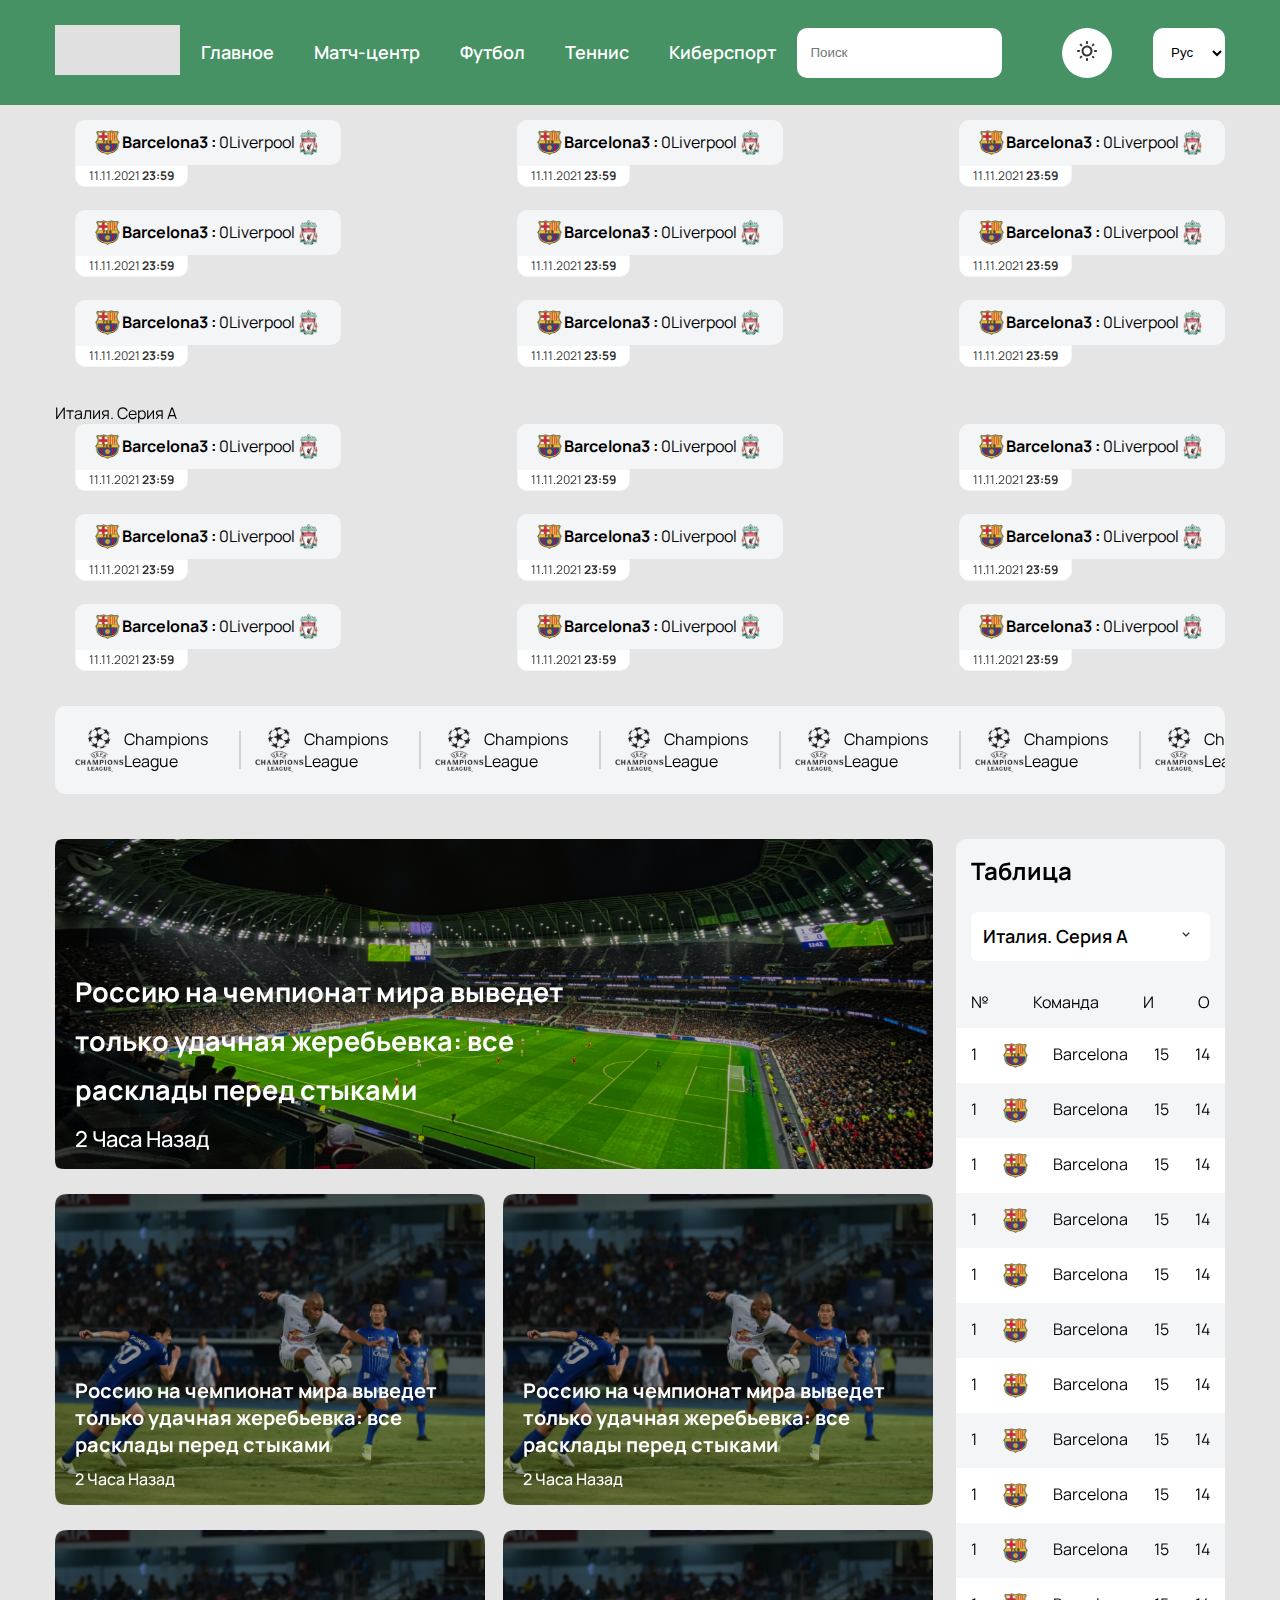
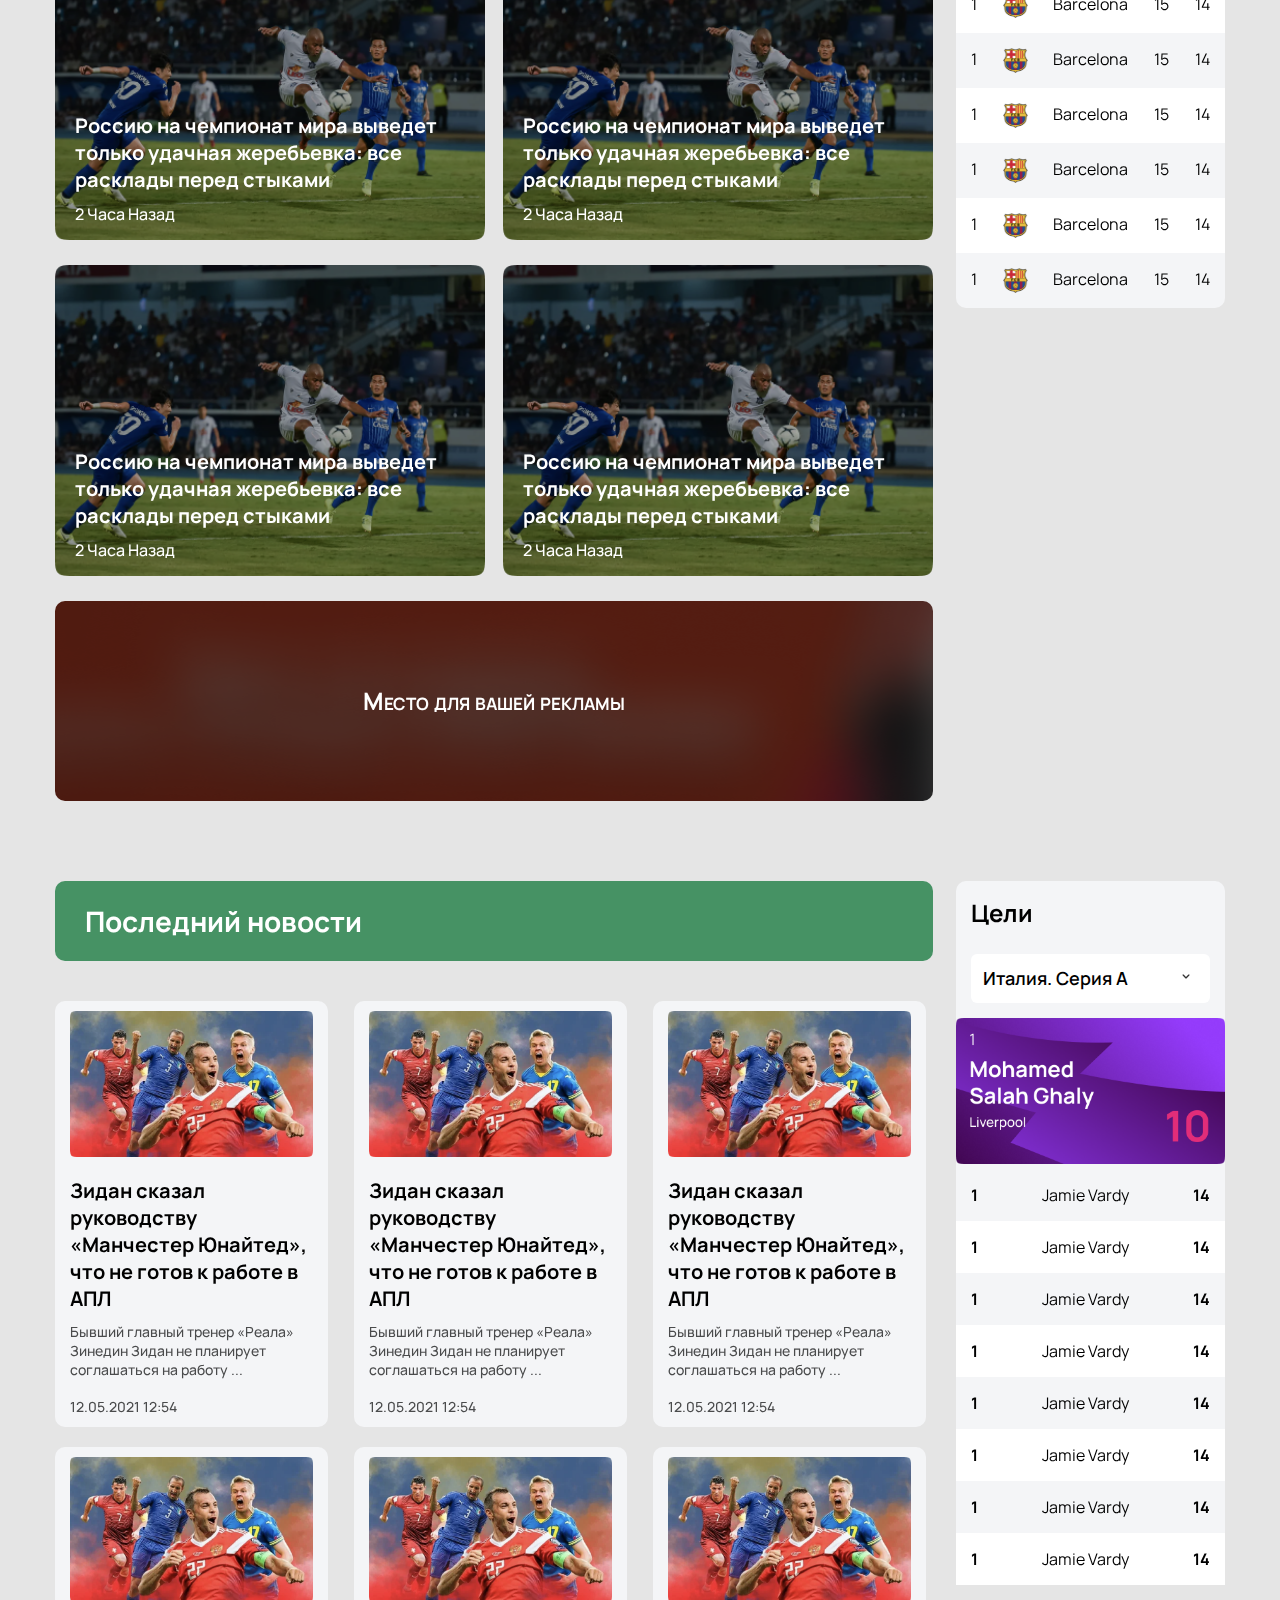
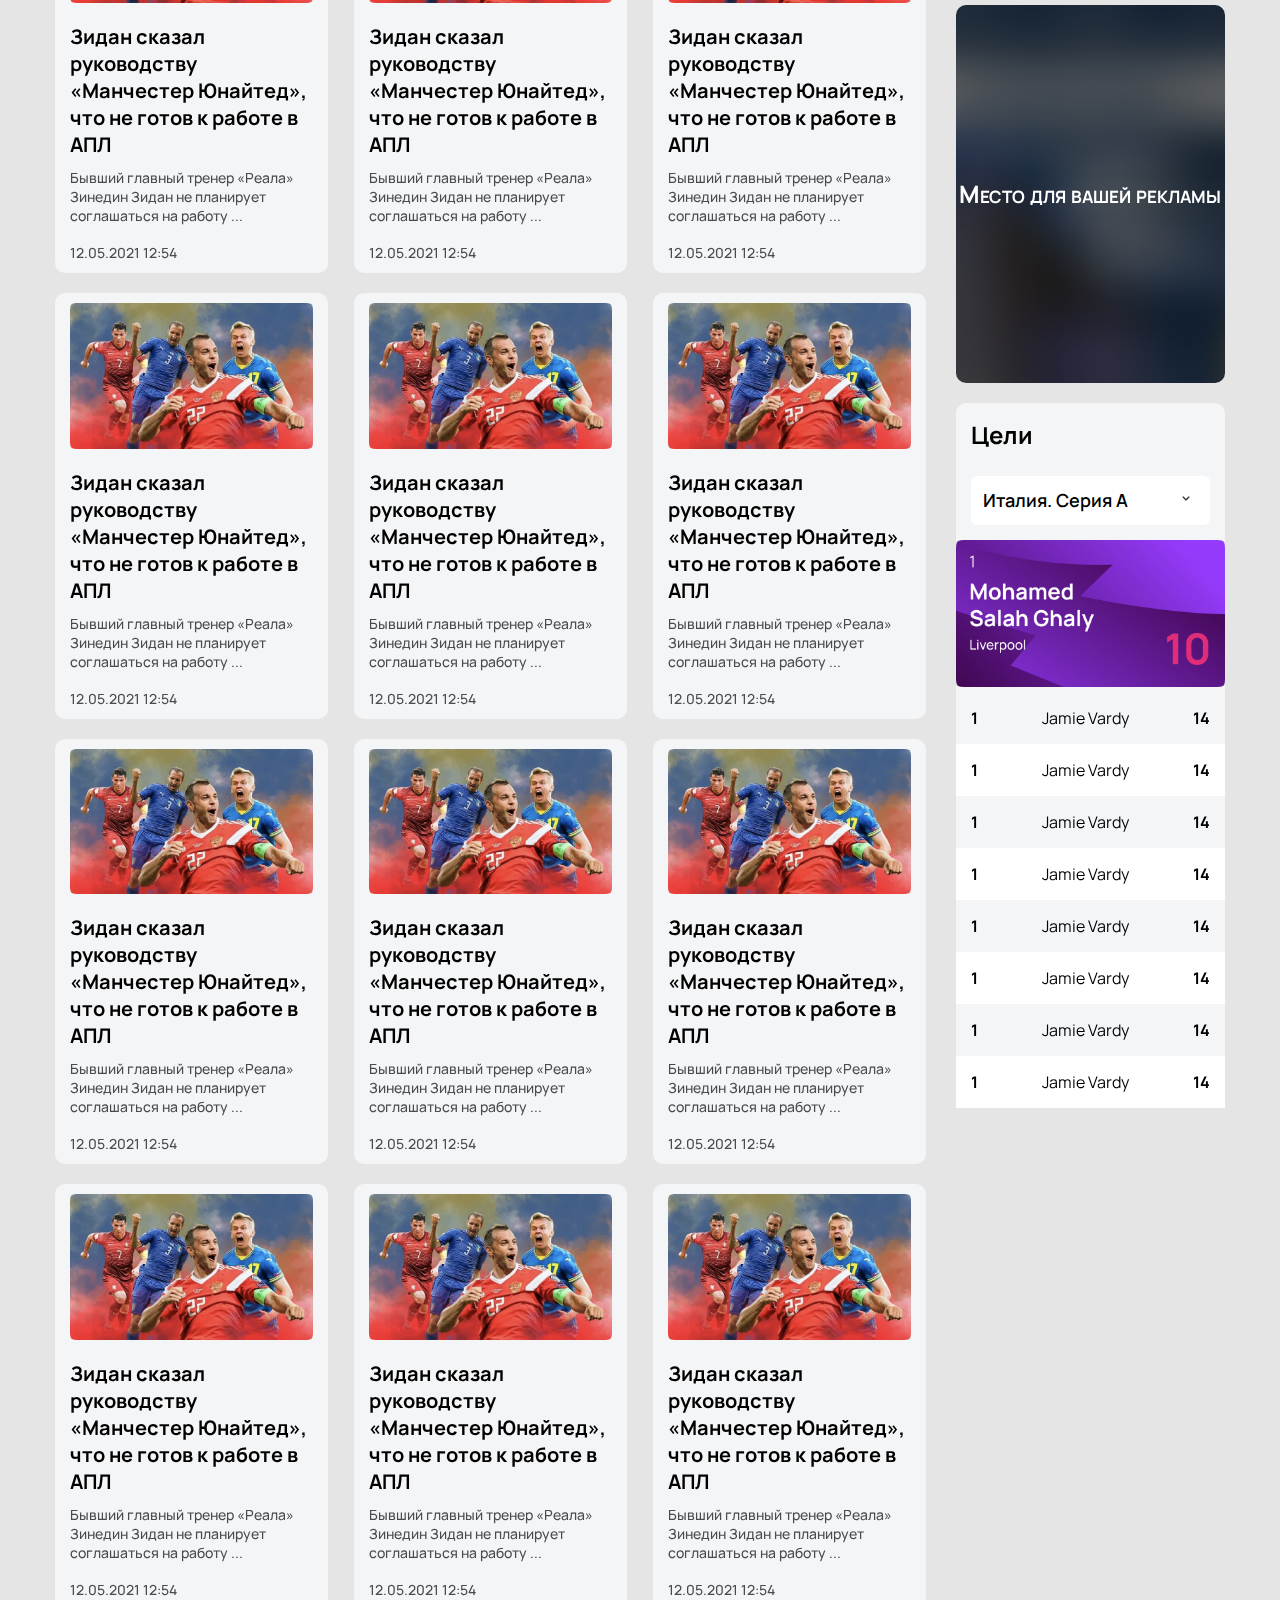
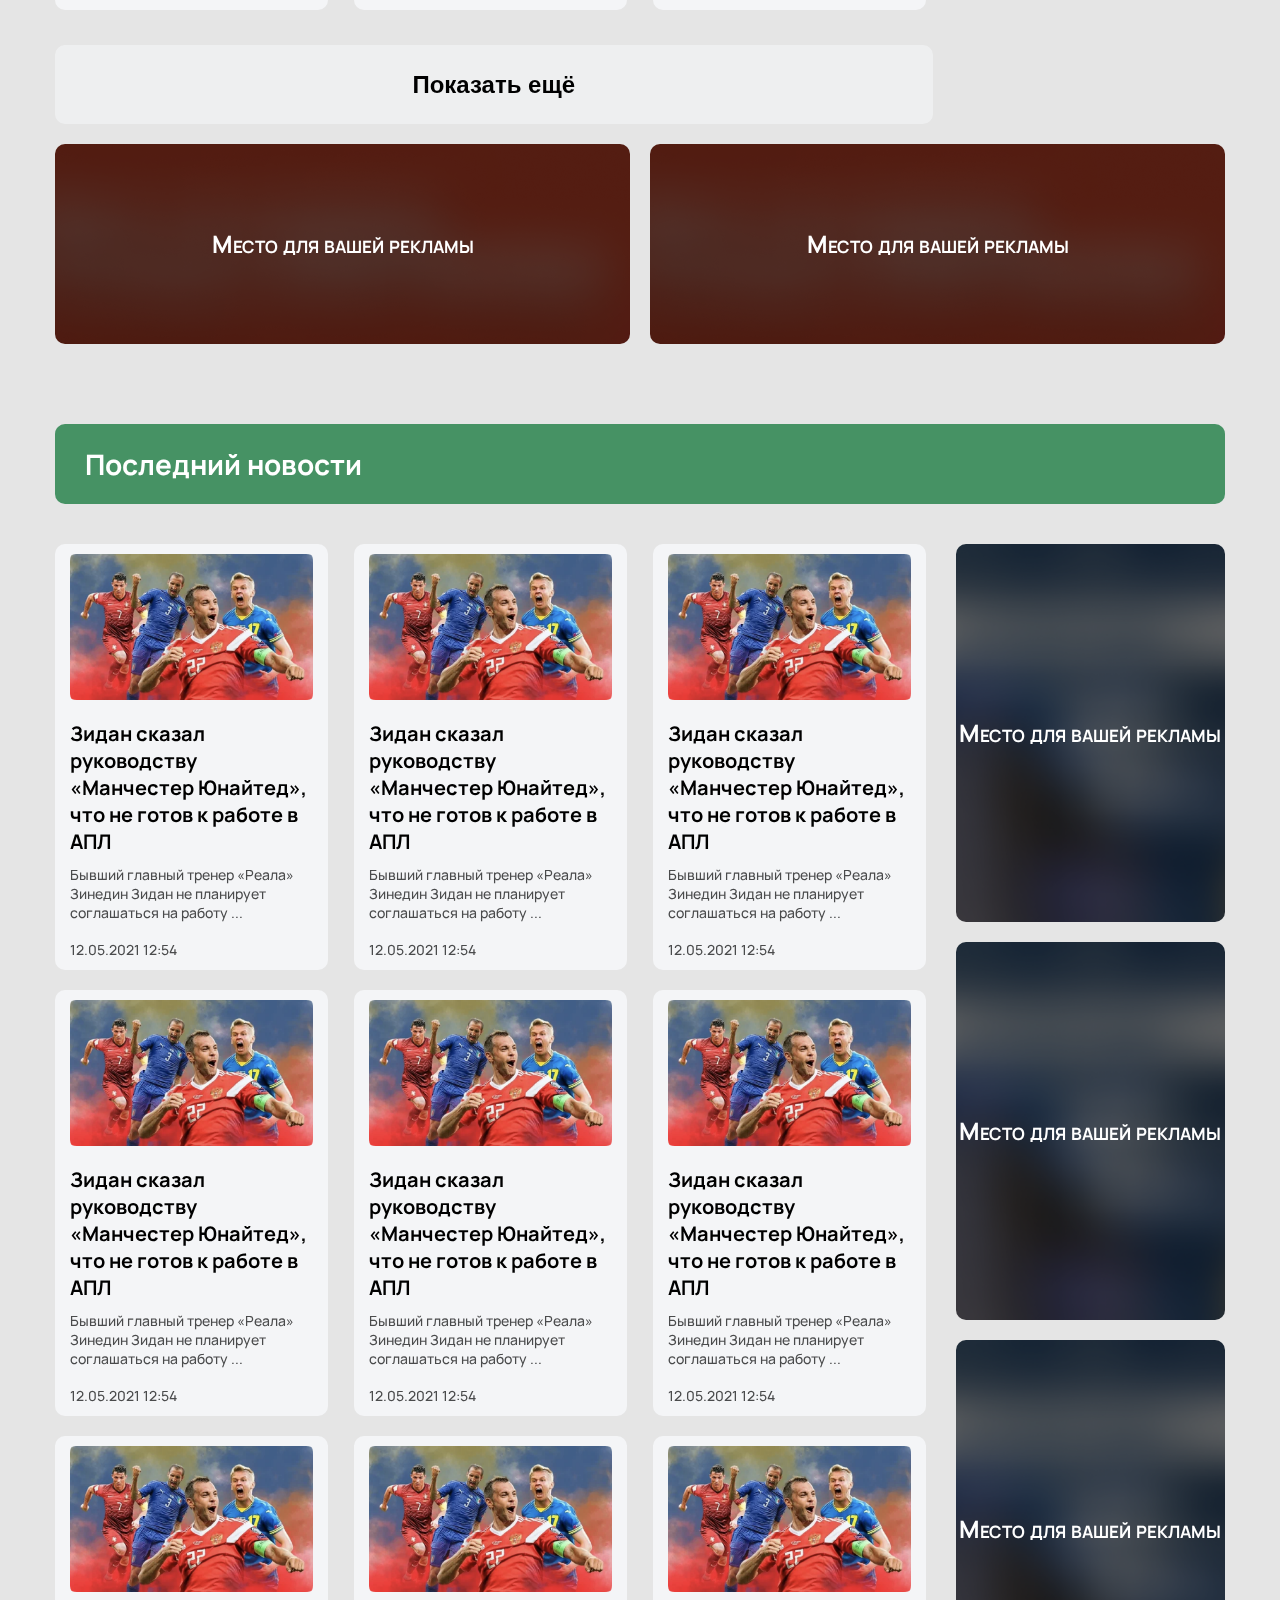
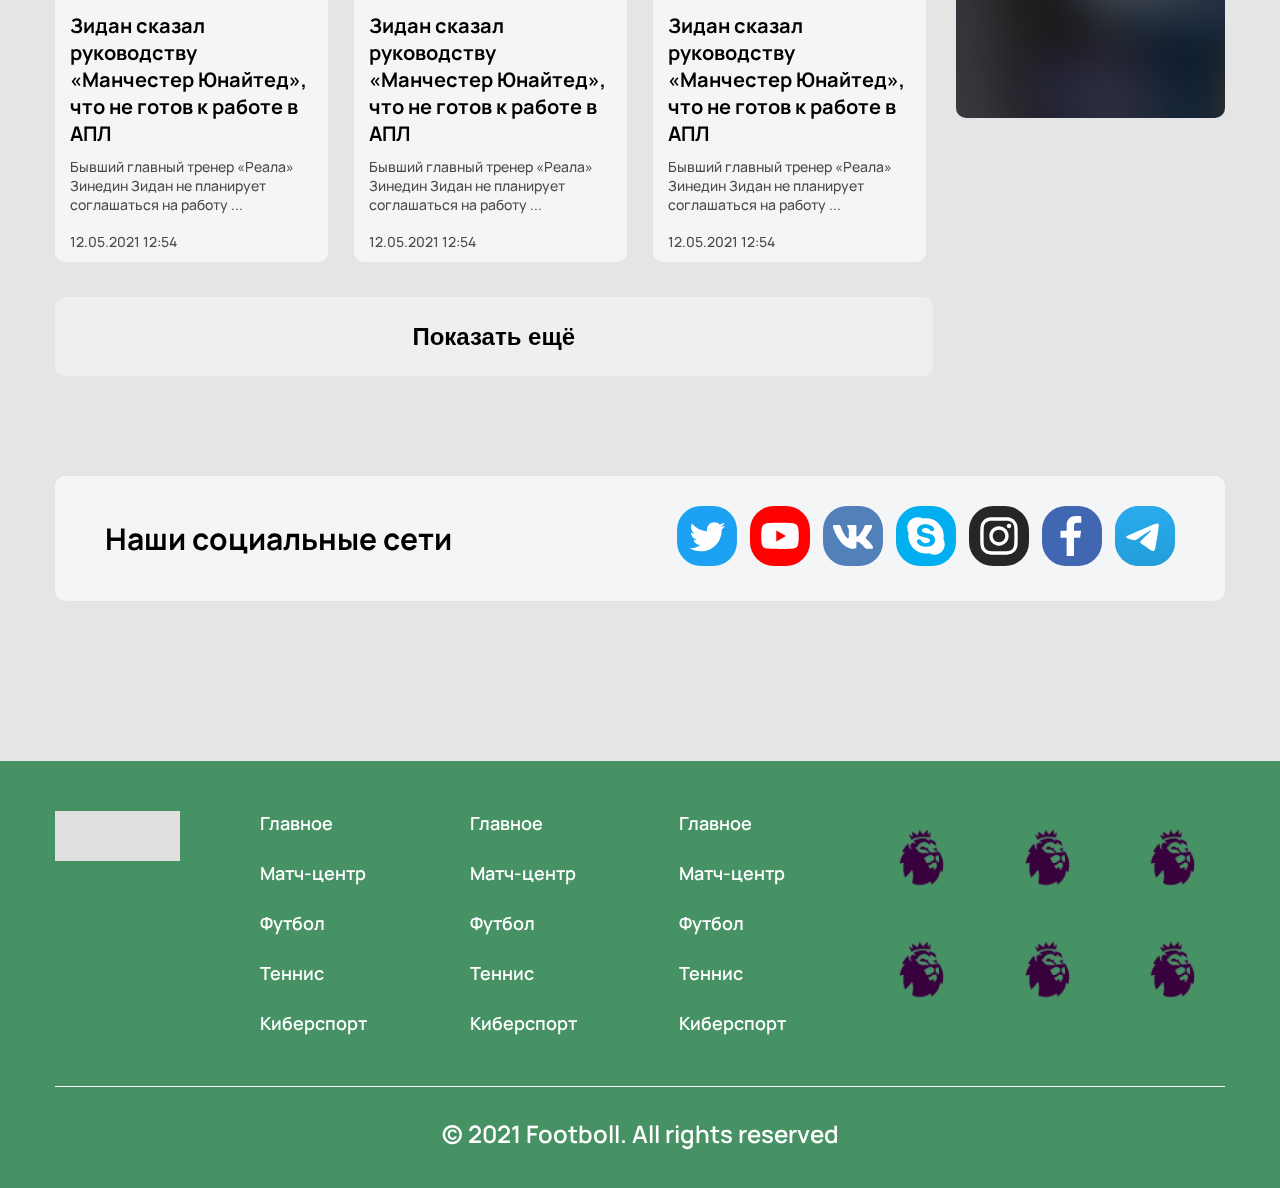
==== commit ebbdb19f: "fak" ====
--- a/index.html
+++ b/index.html
@@ -20,8 +20,8 @@
     <header>
         <section class="container">
             <div class="header header-search" >
-                <a href="./index.html">
-                    <img src="./assets/img/logo.png" alt="">
+                <a href="./index.html" class="logo-link">
+                    <img src="./assets/img/logo.png" alt="" class="logo-img">
                 </a>
                 <div class="header-links">
                     <a href="./inner.html">
@@ -58,817 +58,802 @@
     </header>
     <!-- header -->
     <main class="container">
-        <div class="result-game">
-            <div class="seria-table">
-                <div class="team-name">
-                    <p>Италия. Серия А</p>
+        <div class="inner-page">
+            <div class="result-game">
+                <div class="seria-table">
+                    <div class="team-name">
+                        <p>Италия. Серия А</p>
+                    </div>
+                </div>
+                <div class="result-cards-section">
+                    <div class="result-wrapper">
+                        <div class="result-card">
+                            <img src="./assets/img/team-logo.svg" alt="">
+                            <div class="score">
+                                <span>Barcelona</span>
+                                <p><span>3 : </span>0</p>
+                                <p>Liverpool</p>
+                            </div>
+                            <img src="./assets/img/team-logo2.svg" alt="">
+                            <div class="time-game">
+                                <p>11.11.2021 <span>23:59</span></p>
+                            </div>
+                        </div>
+        
+                        <div class="result-card">
+                            <img src="./assets/img/team-logo.svg" alt="">
+                            <div class="score">
+                                <span>Barcelona</span>
+                                <p><span>3 : </span>0</p>
+                                <p>Liverpool</p>
+                            </div>
+                            <img src="./assets/img/team-logo2.svg" alt="">
+                            <div class="time-game">
+                                <p>11.11.2021 <span>23:59</span></p>
+                            </div>
+                        </div>
+                        <div class="result-card">
+                            <img src="./assets/img/team-logo.svg" alt="">
+                            <div class="score">
+                                <span>Barcelona</span>
+                                <p><span>3 : </span>0</p>
+                                <p>Liverpool</p>
+                            </div>
+                            <img src="./assets/img/team-logo2.svg" alt="">
+                            <div class="time-game">
+                                <p>11.11.2021 <span>23:59</span></p>
+                            </div>
+                        </div>
+                    </div>
+                    <div class="result-wrapper">
+                        <div class="result-card">
+                            <img src="./assets/img/team-logo.svg" alt="">
+                            <div class="score">
+                                <span>Barcelona</span>
+                                <p><span>3 : </span>0</p>
+                                <p>Liverpool</p>
+                            </div>
+                            <img src="./assets/img/team-logo2.svg" alt="">
+                            <div class="time-game">
+                                <p>11.11.2021 <span>23:59</span></p>
+                            </div>
+                        </div>
+        
+                        <div class="result-card">
+                            <img src="./assets/img/team-logo.svg" alt="">
+                            <div class="score">
+                                <span>Barcelona</span>
+                                <p><span>3 : </span>0</p>
+                                <p>Liverpool</p>
+                            </div>
+                            <img src="./assets/img/team-logo2.svg" alt="">
+                            <div class="time-game">
+                                <p>11.11.2021 <span>23:59</span></p>
+                            </div>
+                        </div>
+                        <div class="result-card">
+                            <img src="./assets/img/team-logo.svg" alt="">
+                            <div class="score">
+                                <span>Barcelona</span>
+                                <p><span>3 : </span>0</p>
+                                <p>Liverpool</p>
+                            </div>
+                            <img src="./assets/img/team-logo2.svg" alt="">
+                            <div class="time-game">
+                                <p>11.11.2021 <span>23:59</span></p>
+                            </div>
+                        </div>
+                    </div>
+                    <div class="result-wrapper">
+                        <div class="result-card">
+                            <img src="./assets/img/team-logo.svg" alt="">
+                            <div class="score">
+                                <span>Barcelona</span>
+                                <p><span>3 : </span>0</p>
+                                <p>Liverpool</p>
+                            </div>
+                            <img src="./assets/img/team-logo2.svg" alt="">
+                            <div class="time-game">
+                                <p>11.11.2021 <span>23:59</span></p>
+                            </div>
+                        </div>
+        
+                        <div class="result-card">
+                            <img src="./assets/img/team-logo.svg" alt="">
+                            <div class="score">
+                                <span>Barcelona</span>
+                                <p><span>3 : </span>0</p>
+                                <p>Liverpool</p>
+                            </div>
+                            <img src="./assets/img/team-logo2.svg" alt="">
+                            <div class="time-game">
+                                <p>11.11.2021 <span>23:59</span></p>
+                            </div>
+                        </div>
+                        <div class="result-card">
+                            <img src="./assets/img/team-logo.svg" alt="">
+                            <div class="score">
+                                <span>Barcelona</span>
+                                <p><span>3 : </span>0</p>
+                                <p>Liverpool</p>
+                            </div>
+                            <img src="./assets/img/team-logo2.svg" alt="">
+                            <div class="time-game">
+                                <p>11.11.2021 <span>23:59</span></p>
+                            </div>
+                        </div>
+                    </div>
+                </div>
+    
+                    
+    
+                    
+                </div>
+    
+                <div class="seria-table">
+                    <div class="team-name">
+                        <p>Италия. Серия А</p>
+                    </div>
+                </div>
+                <div class="result-cards-section">
+                    <div class="result-wrapper">
+                        <div class="result-card">
+                            <img src="./assets/img/team-logo.svg" alt="">
+                            <div class="score">
+                                <span>Barcelona</span>
+                                <p><span>3 : </span>0</p>
+                                <p>Liverpool</p>
+                            </div>
+                            <img src="./assets/img/team-logo2.svg" alt="">
+                            <div class="time-game">
+                                <p>11.11.2021 <span>23:59</span></p>
+                            </div>
+                        </div>
+        
+                        <div class="result-card">
+                            <img src="./assets/img/team-logo.svg" alt="">
+                            <div class="score">
+                                <span>Barcelona</span>
+                                <p><span>3 : </span>0</p>
+                                <p>Liverpool</p>
+                            </div>
+                            <img src="./assets/img/team-logo2.svg" alt="">
+                            <div class="time-game">
+                                <p>11.11.2021 <span>23:59</span></p>
+                            </div>
+                        </div>
+                        <div class="result-card">
+                            <img src="./assets/img/team-logo.svg" alt="">
+                            <div class="score">
+                                <span>Barcelona</span>
+                                <p><span>3 : </span>0</p>
+                                <p>Liverpool</p>
+                            </div>
+                            <img src="./assets/img/team-logo2.svg" alt="">
+                            <div class="time-game">
+                                <p>11.11.2021 <span>23:59</span></p>
+                            </div>
+                        </div>
+                    </div>
+                    <div class="result-wrapper">
+                        <div class="result-card">
+                            <img src="./assets/img/team-logo.svg" alt="">
+                            <div class="score">
+                                <span>Barcelona</span>
+                                <p><span>3 : </span>0</p>
+                                <p>Liverpool</p>
+                            </div>
+                            <img src="./assets/img/team-logo2.svg" alt="">
+                            <div class="time-game">
+                                <p>11.11.2021 <span>23:59</span></p>
+                            </div>
+                        </div>
+        
+                        <div class="result-card">
+                            <img src="./assets/img/team-logo.svg" alt="">
+                            <div class="score">
+                                <span>Barcelona</span>
+                                <p><span>3 : </span>0</p>
+                                <p>Liverpool</p>
+                            </div>
+                            <img src="./assets/img/team-logo2.svg" alt="">
+                            <div class="time-game">
+                                <p>11.11.2021 <span>23:59</span></p>
+                            </div>
+                        </div>
+                        <div class="result-card">
+                            <img src="./assets/img/team-logo.svg" alt="">
+                            <div class="score">
+                                <span>Barcelona</span>
+                                <p><span>3 : </span>0</p>
+                                <p>Liverpool</p>
+                            </div>
+                            <img src="./assets/img/team-logo2.svg" alt="">
+                            <div class="time-game">
+                                <p>11.11.2021 <span>23:59</span></p>
+                            </div>
+                        </div>
+                    </div>
+                    <div class="result-wrapper">
+                        <div class="result-card">
+                            <img src="./assets/img/team-logo.svg" alt="">
+                            <div class="score">
+                                <span>Barcelona</span>
+                                <p><span>3 : </span>0</p>
+                                <p>Liverpool</p>
+                            </div>
+                            <img src="./assets/img/team-logo2.svg" alt="">
+                            <div class="time-game">
+                                <p>11.11.2021 <span>23:59</span></p>
+                            </div>
+                        </div>
+        
+                        <div class="result-card">
+                            <img src="./assets/img/team-logo.svg" alt="">
+                            <div class="score">
+                                <span>Barcelona</span>
+                                <p><span>3 : </span>0</p>
+                                <p>Liverpool</p>
+                            </div>
+                            <img src="./assets/img/team-logo2.svg" alt="">
+                            <div class="time-game">
+                                <p>11.11.2021 <span>23:59</span></p>
+                            </div>
+                        </div>
+                        <div class="result-card">
+                            <img src="./assets/img/team-logo.svg" alt="">
+                            <div class="score">
+                                <span>Barcelona</span>
+                                <p><span>3 : </span>0</p>
+                                <p>Liverpool</p>
+                            </div>
+                            <img src="./assets/img/team-logo2.svg" alt="">
+                            <div class="time-game">
+                                <p>11.11.2021 <span>23:59</span></p>
+                            </div>
+                        </div>
+                    </div>
                 </div>
             </div>
-            <div class="result-cards-section">
-                <div class="result-card">
-                    <img src="./assets/img/team-logo.svg" alt="">
-                    <div class="score">
-                        <span>Barcelona</span>
-                        <p><span>3 : </span>0</p>
-                        <p>Liverpool</p>
-                    </div>
-                    <img src="./assets/img/team-logo2.svg" alt="">
-                    <div class="time-game">
-                        <p>11.11.2021 <span>23:59</span></p>
-                    </div>
-                </div>
-
-                <div class="result-card">
-                    <img src="./assets/img/team-logo.svg" alt="">
-                    <div class="score">
-                        <span>Barcelona</span>
-                        <p><span>3 : </span>0</p>
-                        <p>Liverpool</p>
-                    </div>
-                    <img src="./assets/img/team-logo2.svg" alt="">
-                    <div class="time-game">
-                        <p>11.11.2021 <span>23:59</span></p>
-                    </div>
-                </div>
-
-                <div class="result-card">
-                    <img src="./assets/img/team-logo.svg" alt="">
-                    <div class="score">
-                        <span>Barcelona</span>
-                        <p><span>3 : </span>0</p>
-                        <p>Liverpool</p>
-                    </div>
-                    <img src="./assets/img/team-logo2.svg" alt="">
-                    <div class="time-game">
-                        <p>11.11.2021 <span>23:59</span></p>
-                    </div>
-                </div>
-
-                <div class="result-card">
-                    <img src="./assets/img/team-logo.svg" alt="">
-                    <div class="score">
-                        <span>Barcelona</span>
-                        <p><span>3 : </span>0</p>
-                        <p>Liverpool</p>
-                    </div>
-                    <img src="./assets/img/team-logo2.svg" alt="">
-                    <div class="time-game">
-                        <p>11.11.2021 <span>23:59</span></p>
-                    </div>
-                </div>
-
-                <div class="result-card">
-                    <img src="./assets/img/team-logo.svg" alt="">
-                    <div class="score">
-                        <span>Barcelona</span>
-                        <p><span>3 : </span>0</p>
-                        <p>Liverpool</p>
-                    </div>
-                    <img src="./assets/img/team-logo2.svg" alt="">
-                    <div class="time-game">
-                        <p>11.11.2021 <span>23:59</span></p>
-                    </div>
-                </div>
-                <div class="result-card">
-                    <img src="./assets/img/team-logo.svg" alt="">
-                    <div class="score">
-                        <span>Barcelona</span>
-                        <p><span>3 : </span>0</p>
-                        <p>Liverpool</p>
-                    </div>
-                    <img src="./assets/img/team-logo2.svg" alt="">
-                    <div class="time-game">
-                        <p>11.11.2021 <span>23:59</span></p>
-                    </div>
-                </div>
-
-                <div class="result-card">
-                    <img src="./assets/img/team-logo.svg" alt="">
-                    <div class="score">
-                        <span>Barcelona</span>
-                        <p><span>3 : </span>0</p>
-                        <p>Liverpool</p>
-                    </div>
-                    <img src="./assets/img/team-logo2.svg" alt="">
-                    <div class="time-game">
-                        <p>11.11.2021 <span>23:59</span></p>
-                    </div>
-                </div>
-
-                <div class="result-card">
-                    <img src="./assets/img/team-logo.svg" alt="">
-                    <div class="score">
-                        <span>Barcelona</span>
-                        <p><span>3 : </span>0</p>
-                        <p>Liverpool</p>
-                    </div>
-                    <img src="./assets/img/team-logo2.svg" alt="">
-                    <div class="time-game">
-                        <p>11.11.2021 <span>23:59</span></p>
-                    </div>
-                </div>
-
-                <div class="result-card">
-                    <img src="./assets/img/team-logo.svg" alt="">
-                    <div class="score">
-                        <span>Barcelona</span>
-                        <p><span>3 : </span>0</p>
-                        <p>Liverpool</p>
-                    </div>
-                    <img src="./assets/img/team-logo2.svg" alt="">
-                    <div class="time-game">
-                        <p>11.11.2021 <span>23:59</span></p>
-                    </div>
-                </div>
-
-                <div class="result-card">
-                    <img src="./assets/img/team-logo.svg" alt="">
-                    <div class="score">
-                        <span>Barcelona</span>
-                        <p><span>3 : </span>0</p>
-                        <p>Liverpool</p>
-                    </div>
-                    <img src="./assets/img/team-logo2.svg" alt="">
-                    <div class="time-game">
-                        <p>11.11.2021 <span>23:59</span></p>
-                    </div>
-                </div>
-            </div>
-
-            <div class="seria-table">
-                <div class="team-name">
-                    <p>Италия. Серия А</p>
-                </div>
-            </div>
-            <div class="result-cards-section">
-                <div class="result-card">
-                    <img src="./assets/img/team-logo.svg" alt="">
-                    <div class="score">
-                        <span>Barcelona</span>
-                        <p><span>3 : </span>0</p>
-                        <p>Liverpool</p>
-                    </div>
-                    <img src="./assets/img/team-logo2.svg" alt="">
-                    <div class="time-game">
-                        <p>11.11.2021 <span>23:59</span></p>
-                    </div>
-                </div>
-
-                <div class="result-card">
-                    <img src="./assets/img/team-logo.svg" alt="">
-                    <div class="score">
-                        <span>Barcelona</span>
-                        <p><span>3 : </span>0</p>
-                        <p>Liverpool</p>
-                    </div>
-                    <img src="./assets/img/team-logo2.svg" alt="">
-                    <div class="time-game">
-                        <p>11.11.2021 <span>23:59</span></p>
-                    </div>
-                </div>
-
-                <div class="result-card">
-                    <img src="./assets/img/team-logo.svg" alt="">
-                    <div class="score">
-                        <span>Barcelona</span>
-                        <p><span>3 : </span>0</p>
-                        <p>Liverpool</p>
-                    </div>
-                    <img src="./assets/img/team-logo2.svg" alt="">
-                    <div class="time-game">
-                        <p>11.11.2021 <span>23:59</span></p>
-                    </div>
-                </div>
-
-                <div class="result-card">
-                    <img src="./assets/img/team-logo.svg" alt="">
-                    <div class="score">
-                        <span>Barcelona</span>
-                        <p><span>3 : </span>0</p>
-                        <p>Liverpool</p>
-                    </div>
-                    <img src="./assets/img/team-logo2.svg" alt="">
-                    <div class="time-game">
-                        <p>11.11.2021 <span>23:59</span></p>
-                    </div>
-                </div>
-
-                <div class="result-card">
-                    <img src="./assets/img/team-logo.svg" alt="">
-                    <div class="score">
-                        <span>Barcelona</span>
-                        <p><span>3 : </span>0</p>
-                        <p>Liverpool</p>
-                    </div>
-                    <img src="./assets/img/team-logo2.svg" alt="">
-                    <div class="time-game">
-                        <p>11.11.2021 <span>23:59</span></p>
-                    </div>
-                </div>
-                <div class="result-card">
-                    <img src="./assets/img/team-logo.svg" alt="">
-                    <div class="score">
-                        <span>Barcelona</span>
-                        <p><span>3 : </span>0</p>
-                        <p>Liverpool</p>
-                    </div>
-                    <img src="./assets/img/team-logo2.svg" alt="">
-                    <div class="time-game">
-                        <p>11.11.2021 <span>23:59</span></p>
-                    </div>
-                </div>
-
-                <div class="result-card">
-                    <img src="./assets/img/team-logo.svg" alt="">
-                    <div class="score">
-                        <span>Barcelona</span>
-                        <p><span>3 : </span>0</p>
-                        <p>Liverpool</p>
-                    </div>
-                    <img src="./assets/img/team-logo2.svg" alt="">
-                    <div class="time-game">
-                        <p>11.11.2021 <span>23:59</span></p>
-                    </div>
-                </div>
-
-                <div class="result-card">
-                    <img src="./assets/img/team-logo.svg" alt="">
-                    <div class="score">
-                        <span>Barcelona</span>
-                        <p><span>3 : </span>0</p>
-                        <p>Liverpool</p>
-                    </div>
-                    <img src="./assets/img/team-logo2.svg" alt="">
-                    <div class="time-game">
-                        <p>11.11.2021 <span>23:59</span></p>
-                    </div>
-                </div>
-
-                <div class="result-card">
-                    <img src="./assets/img/team-logo.svg" alt="">
-                    <div class="score">
-                        <span>Barcelona</span>
-                        <p><span>3 : </span>0</p>
-                        <p>Liverpool</p>
-                    </div>
-                    <img src="./assets/img/team-logo2.svg" alt="">
-                    <div class="time-game">
-                        <p>11.11.2021 <span>23:59</span></p>
-                    </div>
-                </div>
-
-                <div class="result-card">
-                    <img src="./assets/img/team-logo.svg" alt="">
-                    <div class="score">
-                        <span>Barcelona</span>
-                        <p><span>3 : </span>0</p>
-                        <p>Liverpool</p>
-                    </div>
-                    <img src="./assets/img/team-logo2.svg" alt="">
-                    <div class="time-game">
-                        <p>11.11.2021 <span>23:59</span></p>
-                    </div>
-                </div>
-            </div>
-        </div>
-        <section>
-            <div class="advertising-banner-section">
-                <div class="banner-card">
-                    <img src="./assets/img/banner-img.svg" alt="">
-                    <p>Champions League</p>
-                </div>
-
-                
-                <div class="banner-card">
-                    <img src="./assets/img/banner-img.svg" alt="">
-                    <p>Champions League</p>
-                </div>
-                <div class="banner-card">
-                    <img src="./assets/img/banner-img.svg" alt="">
-                    <p>Champions League</p>
-                </div>
-                <div class="banner-card">
-                    <img src="./assets/img/banner-img.svg" alt="">
-                    <p>Champions League</p>
-                </div>
-                <div class="banner-card">
-                    <img src="./assets/img/banner-img.svg" alt="">
-                    <p>Champions League</p>
-                </div>
-                <div class="banner-card">
-                    <img src="./assets/img/banner-img.svg" alt="">
-                    <p>Champions League</p>
-                </div>
-                <div class="banner-card">
-                    <img src="./assets/img/banner-img.svg" alt="">
-                    <p>Champions League</p>
-                </div>
-            </div>
-        </section>
-
-        <section class="advertising-section">
-            <div class="advertising-cards-section">
-                <div class="big-card-section">
-                    <img src="./assets/img/card-reklama-big.png" alt="">
-                    <div class="advertising-card-text big-card">
-                        <h2>Россию на чемпионат мира выведет только удачная жеребьевка: все расклады перед стыками</h2>
-                        <span>2 Часа Назад</span>
-                    </div>
-                </div>
-                <div class="advertising-card ">
-                    <img src="./assets/img/card-reklama.png" alt="">
-                    <div class="advertising-card-text">
-                        <h3>Россию на чемпионат мира выведет только удачная жеребьевка: все расклады перед стыками</h3>
-                        <p>2 Часа Назад</p>
-                    </div>
-                </div>
-                <div class="advertising-card ">
-                    <img src="./assets/img/card-reklama.png" alt="">
-                    <div class="advertising-card-text">
-                        <h3>Россию на чемпионат мира выведет только удачная жеребьевка: все расклады перед стыками</h3>
-                        <p>2 Часа Назад</p>
-                    </div>
-                </div>
-                <div class="advertising-card ">
-                    <img src="./assets/img/card-reklama.png" alt="">
-                    <div class="advertising-card-text">
-                        <h3>Россию на чемпионат мира выведет только удачная жеребьевка: все расклады перед стыками</h3>
-                        <p>2 Часа Назад</p>
-                    </div>
-                </div>
-                <div class="advertising-card ">
-                    <img src="./assets/img/card-reklama.png" alt="">
-                    <div class="advertising-card-text">
-                        <h3>Россию на чемпионат мира выведет только удачная жеребьевка: все расклады перед стыками</h3>
-                        <p>2 Часа Назад</p>
-                    </div>
-                </div>
-                <div class="advertising-card ">
-                    <img src="./assets/img/card-reklama.png" alt="">
-                    <div class="advertising-card-text">
-                        <h3>Россию на чемпионат мира выведет только удачная жеребьевка: все расклады перед стыками</h3>
-                        <p>2 Часа Назад</p>
-                    </div>
-                </div>
-                <div class="advertising-card ">
-                    <img src="./assets/img/card-reklama.png" alt="">
-                    <div class="advertising-card-text">
-                        <h3>Россию на чемпионат мира выведет только удачная жеребьевка: все расклады перед стыками</h3>
-                        <p>2 Часа Назад</p>
-                    </div>
-                </div>
-            </div>
-
-            <div class="card-table">
-                <div class="card-title">
-                    <h4>Таблица</h4>
-                    <p>Италия. Серия А</p>
-                </div>
-                <ul class="list-group">
-                    <li class="list-group-item">
-                        <span>№</span>
-                        <span>Команда</span>
-                        <span>И</span>
-                        <span>О</span>
-                    </li>
-                    <li class="list-group-item">
-                        <span>1</span>
-                        <img src="./assets/img/team-logo.svg" alt="">
-                        <span>Barcelona</span>
-                        <span>15</span>
-                        <span>14</span>
-                    </li>
-                    <li class="list-group-item">
-                        <span>1</span>
-                        <img src="./assets/img/team-logo.svg" alt="">
-                        <span>Barcelona</span>
-                        <span>15</span>
-                        <span>14</span>
-                    </li>
-                    <li class="list-group-item">
-                        <span>1</span>
-                        <img src="./assets/img/team-logo.svg" alt="">
-                        <span>Barcelona</span>
-                        <span>15</span>
-                        <span>14</span>
-                    </li>
-                    <li class="list-group-item">
-                        <span>1</span>
-                        <img src="./assets/img/team-logo.svg" alt="">
-                        <span>Barcelona</span>
-                        <span>15</span>
-                        <span>14</span>
-                    </li>
-                    <li class="list-group-item">
-                        <span>1</span>
-                        <img src="./assets/img/team-logo.svg" alt="">
-                        <span>Barcelona</span>
-                        <span>15</span>
-                        <span>14</span>
-                    </li>
-                    <li class="list-group-item">
-                        <span>1</span>
-                        <img src="./assets/img/team-logo.svg" alt="">
-                        <span>Barcelona</span>
-                        <span>15</span>
-                        <span>14</span>
-                    </li>
-                    <li class="list-group-item">
-                        <span>1</span>
-                        <img src="./assets/img/team-logo.svg" alt="">
-                        <span>Barcelona</span>
-                        <span>15</span>
-                        <span>14</span>
-                    </li>
-                    <li class="list-group-item">
-                        <span>1</span>
-                        <img src="./assets/img/team-logo.svg" alt="">
-                        <span>Barcelona</span>
-                        <span>15</span>
-                        <span>14</span>
-                    </li>
-                    <li class="list-group-item">
-                        <span>1</span>
-                        <img src="./assets/img/team-logo.svg" alt="">
-                        <span>Barcelona</span>
-                        <span>15</span>
-                        <span>14</span>
-                    </li>
-                    <li class="list-group-item">
-                        <span>1</span>
-                        <img src="./assets/img/team-logo.svg" alt="">
-                        <span>Barcelona</span>
-                        <span>15</span>
-                        <span>14</span>
-                    </li>
-                    <li class="list-group-item">
-                        <span>1</span>
-                        <img src="./assets/img/team-logo.svg" alt="">
-                        <span>Barcelona</span>
-                        <span>15</span>
-                        <span>14</span>
-                    </li>
-                    <li class="list-group-item">
-                        <span>1</span>
-                        <img src="./assets/img/team-logo.svg" alt="">
-                        <span>Barcelona</span>
-                        <span>15</span>
-                        <span>14</span>
-                    </li>
-                    <li class="list-group-item">
-                        <span>1</span>
-                        <img src="./assets/img/team-logo.svg" alt="">
-                        <span>Barcelona</span>
-                        <span>15</span>
-                        <span>14</span>
-                    </li>
-                    <li class="list-group-item">
-                        <span>1</span>
-                        <img src="./assets/img/team-logo.svg" alt="">
-                        <span>Barcelona</span>
-                        <span>15</span>
-                        <span>14</span>
-                    </li>
-                    <li class="list-group-item">
-                        <span>1</span>
-                        <img src="./assets/img/team-logo.svg" alt="">
-                        <span>Barcelona</span>
-                        <span>15</span>
-                        <span>14</span>
-                    </li>
-                    <li class="list-group-item">
-                        <span>1</span>
-                        <img src="./assets/img/team-logo.svg" alt="">
-                        <span>Barcelona</span>
-                        <span>15</span>
-                        <span>14</span>
-                    </li>
-                </ul>
-            </div>
-        </section>
-
-        <section>
-            <div class="your-advertising">
-                <p>Место для вашей рекламы </p>
-            </div>
-        </section>
-
-
-        <section class="news">
-            <div class="last-news-section">
-                <section>
-                    <div class="last-news">
-                        <p>Последний новости</p>
-                    </div>
-                </section>
-                <div class="news-cards-section">
-                    <div class="news-card">
-                        <img src="./assets/img/card-img.png" alt="">
-                        <h3>Зидан сказал руководству «Манчестер Юнайтед», что не готов к работе в АПЛ</h3>
-                        <p>Бывший главный тренер «Реала» Зинедин Зидан не планирует соглашаться на работу ...</p>
-                        <span>12.05.2021 12:54</span>
-                    </div>
-                    <div class="news-card">
-                        <img src="./assets/img/card-img.png" alt="">
-                        <h3>Зидан сказал руководству «Манчестер Юнайтед», что не готов к работе в АПЛ</h3>
-                        <p>Бывший главный тренер «Реала» Зинедин Зидан не планирует соглашаться на работу ...</p>
-                        <span>12.05.2021 12:54</span>
-                    </div>
-                    <div class="news-card">
-                        <img src="./assets/img/card-img.png" alt="">
-                        <h3>Зидан сказал руководству «Манчестер Юнайтед», что не готов к работе в АПЛ</h3>
-                        <p>Бывший главный тренер «Реала» Зинедин Зидан не планирует соглашаться на работу ...</p>
-                        <span>12.05.2021 12:54</span>
-                    </div>
-                    <div class="news-card">
-                        <img src="./assets/img/card-img.png" alt="">
-                        <h3>Зидан сказал руководству «Манчестер Юнайтед», что не готов к работе в АПЛ</h3>
-                        <p>Бывший главный тренер «Реала» Зинедин Зидан не планирует соглашаться на работу ...</p>
-                        <span>12.05.2021 12:54</span>
-                    </div>
-                    <div class="news-card">
-                        <img src="./assets/img/card-img.png" alt="">
-                        <h3>Зидан сказал руководству «Манчестер Юнайтед», что не готов к работе в АПЛ</h3>
-                        <p>Бывший главный тренер «Реала» Зинедин Зидан не планирует соглашаться на работу ...</p>
-                        <span>12.05.2021 12:54</span>
-                    </div>
-                    <div class="news-card">
-                        <img src="./assets/img/card-img.png" alt="">
-                        <h3>Зидан сказал руководству «Манчестер Юнайтед», что не готов к работе в АПЛ</h3>
-                        <p>Бывший главный тренер «Реала» Зинедин Зидан не планирует соглашаться на работу ...</p>
-                        <span>12.05.2021 12:54</span>
-                    </div>
-                    <div class="news-card">
-                        <img src="./assets/img/card-img.png" alt="">
-                        <h3>Зидан сказал руководству «Манчестер Юнайтед», что не готов к работе в АПЛ</h3>
-                        <p>Бывший главный тренер «Реала» Зинедин Зидан не планирует соглашаться на работу ...</p>
-                        <span>12.05.2021 12:54</span>
-                    </div>
-                    <div class="news-card">
-                        <img src="./assets/img/card-img.png" alt="">
-                        <h3>Зидан сказал руководству «Манчестер Юнайтед», что не готов к работе в АПЛ</h3>
-                        <p>Бывший главный тренер «Реала» Зинедин Зидан не планирует соглашаться на работу ...</p>
-                        <span>12.05.2021 12:54</span>
-                    </div>
-                    <div class="news-card">
-                        <img src="./assets/img/card-img.png" alt="">
-                        <h3>Зидан сказал руководству «Манчестер Юнайтед», что не готов к работе в АПЛ</h3>
-                        <p>Бывший главный тренер «Реала» Зинедин Зидан не планирует соглашаться на работу ...</p>
-                        <span>12.05.2021 12:54</span>
-                    </div>
-                    <div class="news-card">
-                        <img src="./assets/img/card-img.png" alt="">
-                        <h3>Зидан сказал руководству «Манчестер Юнайтед», что не готов к работе в АПЛ</h3>
-                        <p>Бывший главный тренер «Реала» Зинедин Зидан не планирует соглашаться на работу ...</p>
-                        <span>12.05.2021 12:54</span>
-                    </div>
-
-                    <div class="news-card">
-                        <img src="./assets/img/card-img.png" alt="">
-                        <h3>Зидан сказал руководству «Манчестер Юнайтед», что не готов к работе в АПЛ</h3>
-                        <p>Бывший главный тренер «Реала» Зинедин Зидан не планирует соглашаться на работу ...</p>
-                        <span>12.05.2021 12:54</span>
-                    </div>
-                    <div class="news-card">
-                        <img src="./assets/img/card-img.png" alt="">
-                        <h3>Зидан сказал руководству «Манчестер Юнайтед», что не готов к работе в АПЛ</h3>
-                        <p>Бывший главный тренер «Реала» Зинедин Зидан не планирует соглашаться на работу ...</p>
-                        <span>12.05.2021 12:54</span>
-                    </div>
-                    <div class="news-card">
-                        <img src="./assets/img/card-img.png" alt="">
-                        <h3>Зидан сказал руководству «Манчестер Юнайтед», что не готов к работе в АПЛ</h3>
-                        <p>Бывший главный тренер «Реала» Зинедин Зидан не планирует соглашаться на работу ...</p>
-                        <span>12.05.2021 12:54</span>
-                    </div>
-                    <div class="news-card">
-                        <img src="./assets/img/card-img.png" alt="">
-                        <h3>Зидан сказал руководству «Манчестер Юнайтед», что не готов к работе в АПЛ</h3>
-                        <p>Бывший главный тренер «Реала» Зинедин Зидан не планирует соглашаться на работу ...</p>
-                        <span>12.05.2021 12:54</span>
-                    </div>
-                    <div class="news-card">
-                        <img src="./assets/img/card-img.png" alt="">
-                        <h3>Зидан сказал руководству «Манчестер Юнайтед», что не готов к работе в АПЛ</h3>
-                        <p>Бывший главный тренер «Реала» Зинедин Зидан не планирует соглашаться на работу ...</p>
-                        <span>12.05.2021 12:54</span>
-                    </div>
-                </div>
-                <button class="show-more">Показать ещё </button>
-            </div>
-            <div class="new-card-table">
+            <section>
+                <div class="advertising-banner-section">
+                    <div class="banner-card">
+                        <img src="./assets/img/banner-img.svg" alt="">
+                        <p>Champions League</p>
+                    </div>
+    
+                    
+                    <div class="banner-card">
+                        <img src="./assets/img/banner-img.svg" alt="">
+                        <p>Champions League</p>
+                    </div>
+                    <div class="banner-card">
+                        <img src="./assets/img/banner-img.svg" alt="">
+                        <p>Champions League</p>
+                    </div>
+                    <div class="banner-card">
+                        <img src="./assets/img/banner-img.svg" alt="">
+                        <p>Champions League</p>
+                    </div>
+                    <div class="banner-card">
+                        <img src="./assets/img/banner-img.svg" alt="">
+                        <p>Champions League</p>
+                    </div>
+                    <div class="banner-card">
+                        <img src="./assets/img/banner-img.svg" alt="">
+                        <p>Champions League</p>
+                    </div>
+                    <div class="banner-card">
+                        <img src="./assets/img/banner-img.svg" alt="">
+                        <p>Champions League</p>
+                    </div>
+                </div>
+            </section>
+    
+            <section class="advertising-section">
+                <div class="advertising-cards-section">
+                    <div class="big-card-section">
+                        <img src="./assets/img/card-reklama-big.png" alt="">
+                        <div class="advertising-card-text big-card">
+                            <h2>Россию на чемпионат мира выведет только удачная жеребьевка: все расклады перед стыками</h2>
+                            <span>2 Часа Назад</span>
+                        </div>
+                    </div>
+                    <div class="advertising-card ">
+                        <img src="./assets/img/card-reklama.png" alt="">
+                        <div class="advertising-card-text">
+                            <h3>Россию на чемпионат мира выведет только удачная жеребьевка: все расклады перед стыками</h3>
+                            <p>2 Часа Назад</p>
+                        </div>
+                    </div>
+                    <div class="advertising-card ">
+                        <img src="./assets/img/card-reklama.png" alt="">
+                        <div class="advertising-card-text">
+                            <h3>Россию на чемпионат мира выведет только удачная жеребьевка: все расклады перед стыками</h3>
+                            <p>2 Часа Назад</p>
+                        </div>
+                    </div>
+                    <div class="advertising-card ">
+                        <img src="./assets/img/card-reklama.png" alt="">
+                        <div class="advertising-card-text">
+                            <h3>Россию на чемпионат мира выведет только удачная жеребьевка: все расклады перед стыками</h3>
+                            <p>2 Часа Назад</p>
+                        </div>
+                    </div>
+                    <div class="advertising-card ">
+                        <img src="./assets/img/card-reklama.png" alt="">
+                        <div class="advertising-card-text">
+                            <h3>Россию на чемпионат мира выведет только удачная жеребьевка: все расклады перед стыками</h3>
+                            <p>2 Часа Назад</p>
+                        </div>
+                    </div>
+                    <div class="advertising-card ">
+                        <img src="./assets/img/card-reklama.png" alt="">
+                        <div class="advertising-card-text">
+                            <h3>Россию на чемпионат мира выведет только удачная жеребьевка: все расклады перед стыками</h3>
+                            <p>2 Часа Назад</p>
+                        </div>
+                    </div>
+                    <div class="advertising-card ">
+                        <img src="./assets/img/card-reklama.png" alt="">
+                        <div class="advertising-card-text">
+                            <h3>Россию на чемпионат мира выведет только удачная жеребьевка: все расклады перед стыками</h3>
+                            <p>2 Часа Назад</p>
+                        </div>
+                    </div>
+                </div>
+    
                 <div class="card-table">
                     <div class="card-title">
-                        <h4>Цели</h4>
+                        <h4>Таблица</h4>
                         <p>Италия. Серия А</p>
                     </div>
-                    <div class="your-add-img">
-                        <img class="gamer-img" src="./assets/img/gamer-card.png" alt="">
-                    </div>
                     <ul class="list-group">
-
-                        <li class="list-group-item">
-                            <span>1</span>
-                            <span>Jamie Vardy</span>
-                            <span>14</span>
-                        </li>
-                        <li class="list-group-item">
-                            <span>1</span>
-                            <span>Jamie Vardy</span>
-                            <span>14</span>
-                        </li>
-                        <li class="list-group-item">
-                            <span>1</span>
-                            <span>Jamie Vardy</span>
-                            <span>14</span>
-                        </li>
-                        <li class="list-group-item">
-                            <span>1</span>
-                            <span>Jamie Vardy</span>
-                            <span>14</span>
-                        </li>
-                        <li class="list-group-item">
-                            <span>1</span>
-                            <span>Jamie Vardy</span>
-                            <span>14</span>
-                        </li>
-                        <li class="list-group-item">
-                            <span>1</span>
-                            <span>Jamie Vardy</span>
-                            <span>14</span>
-                        </li>
-                        <li class="list-group-item">
-                            <span>1</span>
-                            <span>Jamie Vardy</span>
-                            <span>14</span>
-                        </li>
-                        <li class="list-group-item">
-                            <span>1</span>
-                            <span>Jamie Vardy</span>
+                        <li class="list-group-item">
+                            <span>№</span>
+                            <span>Команда</span>
+                            <span>И</span>
+                            <span>О</span>
+                        </li>
+                        <li class="list-group-item">
+                            <span>1</span>
+                            <img src="./assets/img/team-logo.svg" alt="">
+                            <span>Barcelona</span>
+                            <span>15</span>
+                            <span>14</span>
+                        </li>
+                        <li class="list-group-item">
+                            <span>1</span>
+                            <img src="./assets/img/team-logo.svg" alt="">
+                            <span>Barcelona</span>
+                            <span>15</span>
+                            <span>14</span>
+                        </li>
+                        <li class="list-group-item">
+                            <span>1</span>
+                            <img src="./assets/img/team-logo.svg" alt="">
+                            <span>Barcelona</span>
+                            <span>15</span>
+                            <span>14</span>
+                        </li>
+                        <li class="list-group-item">
+                            <span>1</span>
+                            <img src="./assets/img/team-logo.svg" alt="">
+                            <span>Barcelona</span>
+                            <span>15</span>
+                            <span>14</span>
+                        </li>
+                        <li class="list-group-item">
+                            <span>1</span>
+                            <img src="./assets/img/team-logo.svg" alt="">
+                            <span>Barcelona</span>
+                            <span>15</span>
+                            <span>14</span>
+                        </li>
+                        <li class="list-group-item">
+                            <span>1</span>
+                            <img src="./assets/img/team-logo.svg" alt="">
+                            <span>Barcelona</span>
+                            <span>15</span>
+                            <span>14</span>
+                        </li>
+                        <li class="list-group-item">
+                            <span>1</span>
+                            <img src="./assets/img/team-logo.svg" alt="">
+                            <span>Barcelona</span>
+                            <span>15</span>
+                            <span>14</span>
+                        </li>
+                        <li class="list-group-item">
+                            <span>1</span>
+                            <img src="./assets/img/team-logo.svg" alt="">
+                            <span>Barcelona</span>
+                            <span>15</span>
+                            <span>14</span>
+                        </li>
+                        <li class="list-group-item">
+                            <span>1</span>
+                            <img src="./assets/img/team-logo.svg" alt="">
+                            <span>Barcelona</span>
+                            <span>15</span>
+                            <span>14</span>
+                        </li>
+                        <li class="list-group-item">
+                            <span>1</span>
+                            <img src="./assets/img/team-logo.svg" alt="">
+                            <span>Barcelona</span>
+                            <span>15</span>
+                            <span>14</span>
+                        </li>
+                        <li class="list-group-item">
+                            <span>1</span>
+                            <img src="./assets/img/team-logo.svg" alt="">
+                            <span>Barcelona</span>
+                            <span>15</span>
+                            <span>14</span>
+                        </li>
+                        <li class="list-group-item">
+                            <span>1</span>
+                            <img src="./assets/img/team-logo.svg" alt="">
+                            <span>Barcelona</span>
+                            <span>15</span>
+                            <span>14</span>
+                        </li>
+                        <li class="list-group-item">
+                            <span>1</span>
+                            <img src="./assets/img/team-logo.svg" alt="">
+                            <span>Barcelona</span>
+                            <span>15</span>
+                            <span>14</span>
+                        </li>
+                        <li class="list-group-item">
+                            <span>1</span>
+                            <img src="./assets/img/team-logo.svg" alt="">
+                            <span>Barcelona</span>
+                            <span>15</span>
+                            <span>14</span>
+                        </li>
+                        <li class="list-group-item">
+                            <span>1</span>
+                            <img src="./assets/img/team-logo.svg" alt="">
+                            <span>Barcelona</span>
+                            <span>15</span>
+                            <span>14</span>
+                        </li>
+                        <li class="list-group-item">
+                            <span>1</span>
+                            <img src="./assets/img/team-logo.svg" alt="">
+                            <span>Barcelona</span>
+                            <span>15</span>
                             <span>14</span>
                         </li>
                     </ul>
                 </div>
-                <section>
+            </section>
+    
+            <section>
+                <div class="your-advertising">
+                    <p>Место для вашей рекламы </p>
+                </div>
+            </section>
+    
+    
+            <section class="news">
+                <div class="last-news-section">
+                    <section>
+                        <div class="last-news">
+                            <p>Последний новости</p>
+                        </div>
+                    </section>
+                    <div class="news-cards-section">
+                        <div class="news-card">
+                            <img src="./assets/img/card-img.png" alt="">
+                            <h3>Зидан сказал руководству «Манчестер Юнайтед», что не готов к работе в АПЛ</h3>
+                            <p>Бывший главный тренер «Реала» Зинедин Зидан не планирует соглашаться на работу ...</p>
+                            <span>12.05.2021 12:54</span>
+                        </div>
+                        <div class="news-card">
+                            <img src="./assets/img/card-img.png" alt="">
+                            <h3>Зидан сказал руководству «Манчестер Юнайтед», что не готов к работе в АПЛ</h3>
+                            <p>Бывший главный тренер «Реала» Зинедин Зидан не планирует соглашаться на работу ...</p>
+                            <span>12.05.2021 12:54</span>
+                        </div>
+                        <div class="news-card">
+                            <img src="./assets/img/card-img.png" alt="">
+                            <h3>Зидан сказал руководству «Манчестер Юнайтед», что не готов к работе в АПЛ</h3>
+                            <p>Бывший главный тренер «Реала» Зинедин Зидан не планирует соглашаться на работу ...</p>
+                            <span>12.05.2021 12:54</span>
+                        </div>
+                        <div class="news-card">
+                            <img src="./assets/img/card-img.png" alt="">
+                            <h3>Зидан сказал руководству «Манчестер Юнайтед», что не готов к работе в АПЛ</h3>
+                            <p>Бывший главный тренер «Реала» Зинедин Зидан не планирует соглашаться на работу ...</p>
+                            <span>12.05.2021 12:54</span>
+                        </div>
+                        <div class="news-card">
+                            <img src="./assets/img/card-img.png" alt="">
+                            <h3>Зидан сказал руководству «Манчестер Юнайтед», что не готов к работе в АПЛ</h3>
+                            <p>Бывший главный тренер «Реала» Зинедин Зидан не планирует соглашаться на работу ...</p>
+                            <span>12.05.2021 12:54</span>
+                        </div>
+                        <div class="news-card">
+                            <img src="./assets/img/card-img.png" alt="">
+                            <h3>Зидан сказал руководству «Манчестер Юнайтед», что не готов к работе в АПЛ</h3>
+                            <p>Бывший главный тренер «Реала» Зинедин Зидан не планирует соглашаться на работу ...</p>
+                            <span>12.05.2021 12:54</span>
+                        </div>
+                        <div class="news-card">
+                            <img src="./assets/img/card-img.png" alt="">
+                            <h3>Зидан сказал руководству «Манчестер Юнайтед», что не готов к работе в АПЛ</h3>
+                            <p>Бывший главный тренер «Реала» Зинедин Зидан не планирует соглашаться на работу ...</p>
+                            <span>12.05.2021 12:54</span>
+                        </div>
+                        <div class="news-card">
+                            <img src="./assets/img/card-img.png" alt="">
+                            <h3>Зидан сказал руководству «Манчестер Юнайтед», что не готов к работе в АПЛ</h3>
+                            <p>Бывший главный тренер «Реала» Зинедин Зидан не планирует соглашаться на работу ...</p>
+                            <span>12.05.2021 12:54</span>
+                        </div>
+                        <div class="news-card">
+                            <img src="./assets/img/card-img.png" alt="">
+                            <h3>Зидан сказал руководству «Манчестер Юнайтед», что не готов к работе в АПЛ</h3>
+                            <p>Бывший главный тренер «Реала» Зинедин Зидан не планирует соглашаться на работу ...</p>
+                            <span>12.05.2021 12:54</span>
+                        </div>
+                        <div class="news-card">
+                            <img src="./assets/img/card-img.png" alt="">
+                            <h3>Зидан сказал руководству «Манчестер Юнайтед», что не готов к работе в АПЛ</h3>
+                            <p>Бывший главный тренер «Реала» Зинедин Зидан не планирует соглашаться на работу ...</p>
+                            <span>12.05.2021 12:54</span>
+                        </div>
+    
+                        <div class="news-card">
+                            <img src="./assets/img/card-img.png" alt="">
+                            <h3>Зидан сказал руководству «Манчестер Юнайтед», что не готов к работе в АПЛ</h3>
+                            <p>Бывший главный тренер «Реала» Зинедин Зидан не планирует соглашаться на работу ...</p>
+                            <span>12.05.2021 12:54</span>
+                        </div>
+                        <div class="news-card">
+                            <img src="./assets/img/card-img.png" alt="">
+                            <h3>Зидан сказал руководству «Манчестер Юнайтед», что не готов к работе в АПЛ</h3>
+                            <p>Бывший главный тренер «Реала» Зинедин Зидан не планирует соглашаться на работу ...</p>
+                            <span>12.05.2021 12:54</span>
+                        </div>
+                        <div class="news-card">
+                            <img src="./assets/img/card-img.png" alt="">
+                            <h3>Зидан сказал руководству «Манчестер Юнайтед», что не готов к работе в АПЛ</h3>
+                            <p>Бывший главный тренер «Реала» Зинедин Зидан не планирует соглашаться на работу ...</p>
+                            <span>12.05.2021 12:54</span>
+                        </div>
+                        <div class="news-card">
+                            <img src="./assets/img/card-img.png" alt="">
+                            <h3>Зидан сказал руководству «Манчестер Юнайтед», что не готов к работе в АПЛ</h3>
+                            <p>Бывший главный тренер «Реала» Зинедин Зидан не планирует соглашаться на работу ...</p>
+                            <span>12.05.2021 12:54</span>
+                        </div>
+                        <div class="news-card">
+                            <img src="./assets/img/card-img.png" alt="">
+                            <h3>Зидан сказал руководству «Манчестер Юнайтед», что не готов к работе в АПЛ</h3>
+                            <p>Бывший главный тренер «Реала» Зинедин Зидан не планирует соглашаться на работу ...</p>
+                            <span>12.05.2021 12:54</span>
+                        </div>
+                    </div>
+                    <button class="show-more">Показать ещё </button>
+                </div>
+                <div class="new-card-table">
+                    <div class="card-table">
+                        <div class="card-title">
+                            <h4>Цели</h4>
+                            <p>Италия. Серия А</p>
+                        </div>
+                        <div class="your-add-img">
+                            <img class="gamer-img" src="./assets/img/gamer-card.png" alt="">
+                        </div>
+                        <ul class="list-group">
+    
+                            <li class="list-group-item">
+                                <span>1</span>
+                                <span>Jamie Vardy</span>
+                                <span>14</span>
+                            </li>
+                            <li class="list-group-item">
+                                <span>1</span>
+                                <span>Jamie Vardy</span>
+                                <span>14</span>
+                            </li>
+                            <li class="list-group-item">
+                                <span>1</span>
+                                <span>Jamie Vardy</span>
+                                <span>14</span>
+                            </li>
+                            <li class="list-group-item">
+                                <span>1</span>
+                                <span>Jamie Vardy</span>
+                                <span>14</span>
+                            </li>
+                            <li class="list-group-item">
+                                <span>1</span>
+                                <span>Jamie Vardy</span>
+                                <span>14</span>
+                            </li>
+                            <li class="list-group-item">
+                                <span>1</span>
+                                <span>Jamie Vardy</span>
+                                <span>14</span>
+                            </li>
+                            <li class="list-group-item">
+                                <span>1</span>
+                                <span>Jamie Vardy</span>
+                                <span>14</span>
+                            </li>
+                            <li class="list-group-item">
+                                <span>1</span>
+                                <span>Jamie Vardy</span>
+                                <span>14</span>
+                            </li>
+                        </ul>
+                    </div>
+                    <section>
+                        <div class="your-advertising">
+                            <p>Место для вашей рекламы </p>
+                        </div>
+                    </section>
+                    <div class="card-table">
+                        <div class="card-title">
+                            <h4>Цели</h4>
+                            <p>Италия. Серия А</p>
+                        </div>
+                        <div class="your-add-img">
+                            <img class="gamer-img" src="./assets/img/gamer-card.png" alt="">
+                        </div>
+                        <ul class="list-group">
+    
+                            <li class="list-group-item">
+                                <span>1</span>
+                                <span>Jamie Vardy</span>
+                                <span>14</span>
+                            </li>
+                            <li class="list-group-item">
+                                <span>1</span>
+                                <span>Jamie Vardy</span>
+                                <span>14</span>
+                            </li>
+                            <li class="list-group-item">
+                                <span>1</span>
+                                <span>Jamie Vardy</span>
+                                <span>14</span>
+                            </li>
+                            <li class="list-group-item">
+                                <span>1</span>
+                                <span>Jamie Vardy</span>
+                                <span>14</span>
+                            </li>
+                            <li class="list-group-item">
+                                <span>1</span>
+                                <span>Jamie Vardy</span>
+                                <span>14</span>
+                            </li>
+                            <li class="list-group-item">
+                                <span>1</span>
+                                <span>Jamie Vardy</span>
+                                <span>14</span>
+                            </li>
+                            <li class="list-group-item">
+                                <span>1</span>
+                                <span>Jamie Vardy</span>
+                                <span>14</span>
+                            </li>
+                            <li class="list-group-item">
+                                <span>1</span>
+                                <span>Jamie Vardy</span>
+                                <span>14</span>
+                            </li>
+                        </ul>
+                    </div>
+                </div>
+            </section>
+            <section>
+                <section class="your-add">
                     <div class="your-advertising">
                         <p>Место для вашей рекламы </p>
                     </div>
+                    <div class="your-advertising">
+                        <p>Место для вашей рекламы </p>
+                    </div>
                 </section>
-                <div class="card-table">
-                    <div class="card-title">
-                        <h4>Цели</h4>
-                        <p>Италия. Серия А</p>
-                    </div>
-                    <div class="your-add-img">
-                        <img class="gamer-img" src="./assets/img/gamer-card.png" alt="">
-                    </div>
-                    <ul class="list-group">
-
-                        <li class="list-group-item">
-                            <span>1</span>
-                            <span>Jamie Vardy</span>
-                            <span>14</span>
-                        </li>
-                        <li class="list-group-item">
-                            <span>1</span>
-                            <span>Jamie Vardy</span>
-                            <span>14</span>
-                        </li>
-                        <li class="list-group-item">
-                            <span>1</span>
-                            <span>Jamie Vardy</span>
-                            <span>14</span>
-                        </li>
-                        <li class="list-group-item">
-                            <span>1</span>
-                            <span>Jamie Vardy</span>
-                            <span>14</span>
-                        </li>
-                        <li class="list-group-item">
-                            <span>1</span>
-                            <span>Jamie Vardy</span>
-                            <span>14</span>
-                        </li>
-                        <li class="list-group-item">
-                            <span>1</span>
-                            <span>Jamie Vardy</span>
-                            <span>14</span>
-                        </li>
-                        <li class="list-group-item">
-                            <span>1</span>
-                            <span>Jamie Vardy</span>
-                            <span>14</span>
-                        </li>
-                        <li class="list-group-item">
-                            <span>1</span>
-                            <span>Jamie Vardy</span>
-                            <span>14</span>
-                        </li>
-                    </ul>
-                </div>
+            </section>
+            <div  class="last-news ">
+                <p>Последний новости</p>
             </div>
-        </section>
-        <section>
-            <section class="your-add">
-                <div class="your-advertising">
-                    <p>Место для вашей рекламы </p>
-                </div>
-                <div class="your-advertising">
-                    <p>Место для вашей рекламы </p>
-                </div>
+            <section class="all-news">
+                <div class="cards-section">
+                    <div class="news-cards-section">
+                        <div class="news-card">
+                            <img src="./assets/img/card-img.png" alt="">
+                            <h3>Зидан сказал руководству «Манчестер Юнайтед», что не готов к работе в АПЛ</h3>
+                            <p>Бывший главный тренер «Реала» Зинедин Зидан не планирует соглашаться на работу ...</p>
+                            <span>12.05.2021 12:54</span>
+                        </div>
+                        <div class="news-card">
+                            <img src="./assets/img/card-img.png" alt="">
+                            <h3>Зидан сказал руководству «Манчестер Юнайтед», что не готов к работе в АПЛ</h3>
+                            <p>Бывший главный тренер «Реала» Зинедин Зидан не планирует соглашаться на работу ...</p>
+                            <span>12.05.2021 12:54</span>
+                        </div>
+                        <div class="news-card">
+                            <img src="./assets/img/card-img.png" alt="">
+                            <h3>Зидан сказал руководству «Манчестер Юнайтед», что не готов к работе в АПЛ</h3>
+                            <p>Бывший главный тренер «Реала» Зинедин Зидан не планирует соглашаться на работу ...</p>
+                            <span>12.05.2021 12:54</span>
+                        </div>
+                        <div class="news-card">
+                            <img src="./assets/img/card-img.png" alt="">
+                            <h3>Зидан сказал руководству «Манчестер Юнайтед», что не готов к работе в АПЛ</h3>
+                            <p>Бывший главный тренер «Реала» Зинедин Зидан не планирует соглашаться на работу ...</p>
+                            <span>12.05.2021 12:54</span>
+                        </div>
+                        <div class="news-card">
+                            <img src="./assets/img/card-img.png" alt="">
+                            <h3>Зидан сказал руководству «Манчестер Юнайтед», что не готов к работе в АПЛ</h3>
+                            <p>Бывший главный тренер «Реала» Зинедин Зидан не планирует соглашаться на работу ...</p>
+                            <span>12.05.2021 12:54</span>
+                        </div>
+                        <div class="news-card">
+                            <img src="./assets/img/card-img.png" alt="">
+                            <h3>Зидан сказал руководству «Манчестер Юнайтед», что не готов к работе в АПЛ</h3>
+                            <p>Бывший главный тренер «Реала» Зинедин Зидан не планирует соглашаться на работу ...</p>
+                            <span>12.05.2021 12:54</span>
+                        </div>
+                        <div class="news-card">
+                            <img src="./assets/img/card-img.png" alt="">
+                            <h3>Зидан сказал руководству «Манчестер Юнайтед», что не готов к работе в АПЛ</h3>
+                            <p>Бывший главный тренер «Реала» Зинедин Зидан не планирует соглашаться на работу ...</p>
+                            <span>12.05.2021 12:54</span>
+                        </div>
+                        <div class="news-card">
+                            <img src="./assets/img/card-img.png" alt="">
+                            <h3>Зидан сказал руководству «Манчестер Юнайтед», что не готов к работе в АПЛ</h3>
+                            <p>Бывший главный тренер «Реала» Зинедин Зидан не планирует соглашаться на работу ...</p>
+                            <span>12.05.2021 12:54</span>
+                        </div>
+                        <div class="news-card">
+                            <img src="./assets/img/card-img.png" alt="">
+                            <h3>Зидан сказал руководству «Манчестер Юнайтед», что не готов к работе в АПЛ</h3>
+                            <p>Бывший главный тренер «Реала» Зинедин Зидан не планирует соглашаться на работу ...</p>
+                            <span>12.05.2021 12:54</span>
+                        </div>
+                    </div>
+                    <button class="show-more">Показать ещё </button>
+                </div>
+                <section class="add-section">
+                    <div class="your-advertising">
+                        <p>Место для вашей рекламы </p>
+                    </div>
+                    <div class="your-advertising">
+                        <p>Место для вашей рекламы </p>
+                    </div>
+                    <div class="your-advertising">
+                        <p>Место для вашей рекламы </p>
+                    </div>
+                </section>
             </section>
-        </section>
-        <div  class="last-news ">
-            <p>Последний новости</p>
+            <section>
+                <div class="social">
+                    <div class="social-text">
+                        <p>Наши социальные сети</p>
+                    </div>
+                    <div class="social-img">
+                        <img src="./assets/img/Twitter.svg" alt="">
+                        <img src="./assets/img/YouTube.svg" alt="">
+                        <img src="./assets/img/Vkontakte (VK).svg" alt="">
+                        <img src="./assets/img/Skype.svg" alt="">
+                        <img src="./assets/img/Instagram.svg" alt="">
+                        <img src="./assets/img/Facebook.svg" alt="">
+                        <img src="./assets/img/Telegram.svg" alt="">
+                    </div>
+                </div>
+            </section>
         </div>
-        <section class="all-news">
-            <div class="cards-section">
-                <div class="news-cards-section">
-                    <div class="news-card">
-                        <img src="./assets/img/card-img.png" alt="">
-                        <h3>Зидан сказал руководству «Манчестер Юнайтед», что не готов к работе в АПЛ</h3>
-                        <p>Бывший главный тренер «Реала» Зинедин Зидан не планирует соглашаться на работу ...</p>
-                        <span>12.05.2021 12:54</span>
-                    </div>
-                    <div class="news-card">
-                        <img src="./assets/img/card-img.png" alt="">
-                        <h3>Зидан сказал руководству «Манчестер Юнайтед», что не готов к работе в АПЛ</h3>
-                        <p>Бывший главный тренер «Реала» Зинедин Зидан не планирует соглашаться на работу ...</p>
-                        <span>12.05.2021 12:54</span>
-                    </div>
-                    <div class="news-card">
-                        <img src="./assets/img/card-img.png" alt="">
-                        <h3>Зидан сказал руководству «Манчестер Юнайтед», что не готов к работе в АПЛ</h3>
-                        <p>Бывший главный тренер «Реала» Зинедин Зидан не планирует соглашаться на работу ...</p>
-                        <span>12.05.2021 12:54</span>
-                    </div>
-                    <div class="news-card">
-                        <img src="./assets/img/card-img.png" alt="">
-                        <h3>Зидан сказал руководству «Манчестер Юнайтед», что не готов к работе в АПЛ</h3>
-                        <p>Бывший главный тренер «Реала» Зинедин Зидан не планирует соглашаться на работу ...</p>
-                        <span>12.05.2021 12:54</span>
-                    </div>
-                    <div class="news-card">
-                        <img src="./assets/img/card-img.png" alt="">
-                        <h3>Зидан сказал руководству «Манчестер Юнайтед», что не готов к работе в АПЛ</h3>
-                        <p>Бывший главный тренер «Реала» Зинедин Зидан не планирует соглашаться на работу ...</p>
-                        <span>12.05.2021 12:54</span>
-                    </div>
-                    <div class="news-card">
-                        <img src="./assets/img/card-img.png" alt="">
-                        <h3>Зидан сказал руководству «Манчестер Юнайтед», что не готов к работе в АПЛ</h3>
-                        <p>Бывший главный тренер «Реала» Зинедин Зидан не планирует соглашаться на работу ...</p>
-                        <span>12.05.2021 12:54</span>
-                    </div>
-                    <div class="news-card">
-                        <img src="./assets/img/card-img.png" alt="">
-                        <h3>Зидан сказал руководству «Манчестер Юнайтед», что не готов к работе в АПЛ</h3>
-                        <p>Бывший главный тренер «Реала» Зинедин Зидан не планирует соглашаться на работу ...</p>
-                        <span>12.05.2021 12:54</span>
-                    </div>
-                    <div class="news-card">
-                        <img src="./assets/img/card-img.png" alt="">
-                        <h3>Зидан сказал руководству «Манчестер Юнайтед», что не готов к работе в АПЛ</h3>
-                        <p>Бывший главный тренер «Реала» Зинедин Зидан не планирует соглашаться на работу ...</p>
-                        <span>12.05.2021 12:54</span>
-                    </div>
-                    <div class="news-card">
-                        <img src="./assets/img/card-img.png" alt="">
-                        <h3>Зидан сказал руководству «Манчестер Юнайтед», что не готов к работе в АПЛ</h3>
-                        <p>Бывший главный тренер «Реала» Зинедин Зидан не планирует соглашаться на работу ...</p>
-                        <span>12.05.2021 12:54</span>
-                    </div>
-                </div>
-                <button class="show-more">Показать ещё </button>
-            </div>
-            <section class="add-section">
-                <div class="your-advertising">
-                    <p>Место для вашей рекламы </p>
-                </div>
-                <div class="your-advertising">
-                    <p>Место для вашей рекламы </p>
-                </div>
-                <div class="your-advertising">
-                    <p>Место для вашей рекламы </p>
-                </div>
-            </section>
-        </section>
-        <section>
-            <div class="social">
-                <div class="social-text">
-                    <p>Наши социальные сети</p>
-                </div>
-                <div class="social-img">
-                    <img src="./assets/img/Twitter.svg" alt="">
-                    <img src="./assets/img/YouTube.svg" alt="">
-                    <img src="./assets/img/Vkontakte (VK).svg" alt="">
-                    <img src="./assets/img/Skype.svg" alt="">
-                    <img src="./assets/img/Instagram.svg" alt="">
-                    <img src="./assets/img/Facebook.svg" alt="">
-                    <img src="./assets/img/Telegram.svg" alt="">
-                </div>
-            </div>
-        </section>
     </main>
 
     <footer>
--- a/assets/style/main.css
+++ b/assets/style/main.css
@@ -1,7 +1,6 @@
 body {
   margin: 0;
   font-family: 'Manrope', sans-serif;
-  padding: 130px 0 0 0;
   -webkit-box-sizing: border-box;
           box-sizing: border-box;
   background: #E5E5E5;
@@ -128,6 +127,10 @@
   padding: 0 15px;
 }
 
+.inner-page {
+  margin-top: 50px;
+}
+
 .form-select {
   height: 50px;
 }
@@ -259,22 +262,22 @@
 }
 
 .result-cards-section {
-  display: -ms-grid;
-  display: grid;
-  display: -webkit-box;
-  display: -ms-flexbox;
-  display: flex;
-  -webkit-box-pack: justify;
-      -ms-flex-pack: justify;
-          justify-content: space-between;
-  -ms-flex-wrap: wrap;
-      flex-wrap: wrap;
   margin-bottom: 32px;
 }
 
+.result-cards-section .result-wrapper {
+  display: -webkit-box;
+  display: -ms-flexbox;
+  display: flex;
+  -webkit-box-pack: justify;
+      -ms-flex-pack: justify;
+          justify-content: space-between;
+  margin-bottom: 20px;
+  overflow-y: scroll;
+  padding: 0 0 25px  0;
+}
+
 .result-cards-section .result-card {
-  margin-bottom: 30px;
-  margin-right: 20px;
   display: -webkit-box;
   display: -ms-flexbox;
   display: flex;
@@ -284,12 +287,15 @@
   -webkit-box-pack: justify;
       -ms-flex-pack: justify;
           justify-content: space-between;
-  width: 100%;
   max-width: 290px;
   padding: 10px 20px;
   background-color: #F4F5F7;
   border-radius: 10px 10px 10px 0px;
   position: relative;
+  min-width: 266px;
+  -webkit-box-sizing: border-box;
+          box-sizing: border-box;
+  margin: 0 20px;
 }
 
 .result-cards-section .result-card:last-child {
@@ -362,6 +368,7 @@
   background: #F4F5F7;
   border-radius: 10px;
   padding: 20px;
+  overflow-x: scroll;
 }
 
 .advertising-banner-section .banner-card {
@@ -371,7 +378,7 @@
   -webkit-box-align: center;
       -ms-flex-align: center;
           align-items: center;
-  width: 100%;
+  min-width: 180px;
   position: relative;
 }
 
@@ -509,20 +516,6 @@
       flex-wrap: wrap;
 }
 
-.advertising-section .advertising-cards-section .inner-text {
-  width: 85%;
-  padding: 40px 0 80px 0;
-}
-
-.advertising-section .advertising-cards-section .inner-text h3 {
-  margin-bottom: 25px;
-  font-style: normal;
-  font-weight: 500;
-  font-size: 30px;
-  line-height: 45px;
-  color: #000000;
-}
-
 .advertising-section .advertising-cards-section .big-card-section {
   position: relative;
   margin-bottom: 20px;
@@ -580,6 +573,7 @@
 .advertising-section .advertising-cards-section .advertising-card {
   position: relative;
   margin-bottom: 20px;
+  width: 49%;
 }
 
 .advertising-section .advertising-cards-section .advertising-card img {
--- a/assets/style/response/main_res.css
+++ b/assets/style/response/main_res.css
@@ -1,4 +1,7 @@
 @media screen and (max-width: 1150px) {
+  header {
+    position: static;
+  }
   header .header {
     padding: 20px 0;
   }
@@ -8,8 +11,553 @@
     font-size: 15px;
   }
   header .header.header-search .header-input {
+    padding: 12px;
     margin-right: 0;
-    padding: 12px;
+  }
+  header .header.header-search button {
+    margin-right: 0;
+  }
+}
+
+@media screen and (max-width: 900px) {
+  header .header {
+    padding: 15px 0;
+  }
+  header .header .header-links a {
+    font-weight: 400;
+    font-size: 13px;
+  }
+  header .header.header-search .logo-link {
+    width: 100px;
+  }
+  header .header.header-search .logo-link .logo-img {
+    width: 100%;
+    -o-object-fit: cover;
+       object-fit: cover;
+  }
+  header .header.header-search .header-input {
+    padding: 17px;
+    height: 0;
+    width: 100px;
+    margin-right: 0;
+  }
+  header .header.header-search button {
+    width: 40px;
+    height: 40px;
+  }
+  header .header.header-search .header-select .form-select {
+    height: 34px;
+    padding: 10px;
+  }
+}
+
+@media screen and (max-width: 768px) {
+  header .header {
+    padding: 15px 0;
+  }
+  header .header .header-links {
+    display: none;
+  }
+  header .header.header-search {
+    display: -webkit-box;
+    display: -ms-flexbox;
+    display: flex;
+    -webkit-box-pack: end;
+        -ms-flex-pack: end;
+            justify-content: flex-end;
+    position: relative;
+  }
+  header .header.header-search .logo-link {
+    position: absolute;
+    left: 0;
+  }
+  header .header.header-search .logo-link .logo-img {
+    width: 100%;
+    -o-object-fit: contain;
+       object-fit: contain;
+  }
+  header .header.header-search .header-input {
+    padding: 20px;
+    height: 0;
+    width: 150px;
+    margin-right: 20px;
+  }
+  header .header.header-search button {
+    width: 50px;
+    height: 50px;
+    margin-right: 20px;
+  }
+  header .header.header-search .header-select .form-select {
+    height: 40px;
+    padding: 10px;
+  }
+}
+
+@media screen and (max-width: 650px) {
+  header .header .header-links {
+    display: none;
+  }
+  header .header.header-search .header-input {
+    padding: 15px;
+    width: 100px;
+  }
+  header .header.header-search button {
+    width: 30px;
+    height: 30px;
+  }
+  header .header.header-search button img {
+    width: 20px;
+  }
+  header .header.header-search .header-select .form-select {
+    padding: 5px;
+  }
+}
+
+@media screen and (max-width: 425px) {
+  header .header .header-links {
+    display: none;
+  }
+  header .header.header-search {
+    display: -webkit-box;
+    display: -ms-flexbox;
+    display: flex;
+    -webkit-box-pack: justify;
+        -ms-flex-pack: justify;
+            justify-content: space-between;
+  }
+  header .header.header-search .logo-link {
+    position: static;
+  }
+  header .header.header-search .header-input {
+    display: none;
+  }
+  header .header.header-search button {
+    width: 40px;
+    height: 40px;
+    margin: 0;
+  }
+  header .header.header-search button img {
+    width: 30px;
+  }
+  header .header.header-search .header-select {
+    display: none;
+  }
+}
+
+@media screen and (max-width: 1000px) {
+  .advertising-section .advertising-cards-section .big-card-section .advertising-card-text {
+    bottom: 60px;
+  }
+  .advertising-section .advertising-cards-section .big-card-section .advertising-card-text h2 {
+    font-size: 21px;
+    line-height: 30px;
+  }
+  .advertising-section .advertising-cards-section .big-card-section .advertising-card-text span {
+    font-size: 16px;
+  }
+  .advertising-section .advertising-cards-section .advertising-card .advertising-card-text {
+    bottom: 60px;
+  }
+  .advertising-section .advertising-cards-section .advertising-card .advertising-card-text h3 {
+    font-size: 18px;
+    line-height: 24px;
+  }
+  .advertising-section .advertising-cards-section .advertising-card .advertising-card-text p {
+    font-size: 14px;
+  }
+}
+
+@media screen and (max-width: 1000px) {
+  .news-cards-section .news-card {
+    width: auto;
+  }
+  .news-cards-section .news-card h3 {
+    font-size: 17px;
+    line-height: 20px;
+    font-weight: 500;
+  }
+  .news-cards-section .news-card p, .news-cards-section .news-card span {
+    font-size: 12px;
+  }
+  .social .social-text p {
+    font-size: 24px;
+  }
+  .social .social-img img {
+    width: 30px;
+  }
+}
+
+@media screen and (max-width: 1000px) {
+  footer .footer .footer-copyright {
+    font-weight: 600;
+    font-size: 20px;
+    padding: 20px 0;
+  }
+  footer .footer .footer-links {
+    width: 100%;
+    padding: 25px 0;
+    margin-bottom: 0;
+  }
+  footer .footer .footer-links .footer-logo {
+    width: 20%;
+  }
+  footer .footer .footer-links .footer-link-section {
+    width: 55%;
+  }
+  footer .footer .footer-links .footer-link-section a {
+    margin-bottom: 15px;
+    font-weight: 500;
+    font-size: 15px;
+    line-height: 20px;
+  }
+  footer .footer .footer-links .footer-imgs {
+    width: 30%;
+  }
+  footer .footer .footer-links .footer-imgs img {
+    width: 70px;
+    height: 70px;
+  }
+}
+
+@media screen and (max-width: 768px) {
+  .advertising-section .card-table {
+    display: none;
+  }
+  .advertising-section .advertising-cards-section {
+    width: 100%;
+  }
+  .advertising-section .advertising-cards-section .big-card-section {
+    width: 100%;
+  }
+  .advertising-section .advertising-cards-section .big-card-section .advertising-card-text {
+    bottom: 20px;
+  }
+  .advertising-section .advertising-cards-section .big-card-section .advertising-card-text h2 {
+    font-size: 19px;
+    line-height: 25px;
+  }
+  .advertising-section .advertising-cards-section .advertising-card .advertising-card-text {
+    bottom: 10px;
+    left: 10px;
+  }
+  .advertising-section .advertising-cards-section .advertising-card .advertising-card-text h3 {
+    font-size: 16px;
+    line-height: 20px;
+  }
+  .advertising-section .advertising-cards-section .advertising-card .advertising-card-text p {
+    font-size: 14px;
+  }
+  .your-advertising {
+    width: 100%;
+  }
+  .news .new-card-table {
+    display: none;
+  }
+  .news .last-news-section {
+    width: 100%;
+  }
+  .your-add .your-advertising {
+    width: 100%;
+  }
+  .your-add .your-advertising:nth-child(1) {
+    display: none;
+  }
+  .all-news {
+    margin-bottom: 30px;
+  }
+  .all-news .add-section {
+    display: none;
+  }
+  .all-news .cards-section {
+    width: 100%;
+  }
+  .social {
+    padding: 20px 20px;
+    margin-bottom: 40px;
+  }
+  .social .social-text p {
+    font-size: 20px;
+  }
+}
+
+@media screen and (max-width: 768px) {
+  footer .footer .footer-copyright {
+    font-weight: 400;
+    font-size: 18px;
+    padding: 10px 0;
+  }
+  footer .footer .footer-links {
+    display: -webkit-box;
+    display: -ms-flexbox;
+    display: flex;
+    -webkit-box-align: start;
+        -ms-flex-align: start;
+            align-items: flex-start;
+    -ms-flex-wrap: wrap;
+        flex-wrap: wrap;
+  }
+  footer .footer .footer-links .footer-logo {
+    width: 30%;
+  }
+  footer .footer .footer-links .footer-link-section {
+    width: 55%;
+  }
+  footer .footer .footer-links .footer-link-section a {
+    margin-bottom: 15px;
+    font-weight: 500;
+    font-size: 15px;
+    line-height: 20px;
+  }
+  footer .footer .footer-links .footer-imgs {
+    margin-top: 10px;
+    width: 100%;
+  }
+  footer .footer .footer-links .footer-imgs img {
+    width: 100px;
+    height: 100px;
+  }
+}
+
+@media screen and (max-width: 600px) {
+  .advertising-section .advertising-cards-section {
+    width: 100%;
+  }
+  .advertising-section .advertising-cards-section .big-card-section {
+    width: 100%;
+  }
+  .advertising-section .advertising-cards-section .big-card-section .advertising-card-text {
+    bottom: 10px;
+    left: 10px;
+  }
+  .advertising-section .advertising-cards-section .big-card-section .advertising-card-text h2 {
+    font-size: 14px;
+    line-height: 20px;
+  }
+  .advertising-section .advertising-cards-section .big-card-section .advertising-card-text span {
+    font-size: 12px;
+  }
+  .advertising-section .advertising-cards-section .advertising-card .advertising-card-text {
+    bottom: 10px;
+    left: 10px;
+  }
+  .advertising-section .advertising-cards-section .advertising-card .advertising-card-text h3 {
+    font-size: 13px;
+    line-height: 18px;
+  }
+  .advertising-section .advertising-cards-section .advertising-card .advertising-card-text p {
+    font-size: 11px;
+  }
+  .your-advertising {
+    width: 100%;
+    padding: 50px 0;
+    margin-bottom: 30px;
+  }
+  .news .last-news {
+    padding: 5px 0;
+  }
+  .news .last-news P {
+    font-size: 20px;
+  }
+  .news .last-news-section {
+    width: 100%;
+  }
+  .news .last-news-section .news-cards-section {
+    width: 100%;
+    display: -webkit-box;
+    display: -ms-flexbox;
+    display: flex;
+    -ms-flex-wrap: wrap;
+        flex-wrap: wrap;
+    -webkit-box-pack: justify;
+        -ms-flex-pack: justify;
+            justify-content: space-between;
+  }
+  .news .last-news-section .news-cards-section .news-card {
+    width: 47%;
+    -webkit-box-sizing: border-box;
+            box-sizing: border-box;
+  }
+  .news .last-news-section .show-more {
+    padding: 10px 0;
+    font-size: 18px;
+  }
+  .last-news {
+    padding: 10px 0;
+  }
+  .last-news P {
+    font-size: 18px;
+  }
+  .your-add .your-advertising {
+    width: 100%;
+  }
+  .your-add .your-advertising:nth-child(1) {
+    display: none;
+  }
+  .all-news {
+    margin-bottom: 30px;
+  }
+  .all-news .add-section {
+    display: none;
+  }
+  .all-news .cards-section {
+    width: 100%;
+  }
+  .all-news .cards-section .news-cards-section {
+    width: 100%;
+    display: -webkit-box;
+    display: -ms-flexbox;
+    display: flex;
+    -webkit-box-pack: justify;
+        -ms-flex-pack: justify;
+            justify-content: space-between;
+    -ms-flex-wrap: wrap;
+        flex-wrap: wrap;
+  }
+  .all-news .cards-section .news-cards-section .news-card {
+    width: 47%;
+    -webkit-box-sizing: border-box;
+            box-sizing: border-box;
+  }
+  .all-news .cards-section .show-more {
+    padding: 10px 0;
+    font-size: 18px;
+  }
+  .social {
+    padding: 20px 20px;
+    margin-bottom: 40px;
+    display: -webkit-box;
+    display: -ms-flexbox;
+    display: flex;
+    -webkit-box-orient: vertical;
+    -webkit-box-direction: normal;
+        -ms-flex-direction: column;
+            flex-direction: column;
+  }
+  .social .social-text p {
+    font-size: 20px;
+  }
+}
+
+@media screen and (max-width: 768px) {
+  footer .footer .footer-copyright {
+    font-weight: 400;
+    font-size: 18px;
+    padding: 10px 0;
+  }
+  footer .footer .footer-links {
+    display: -webkit-box;
+    display: -ms-flexbox;
+    display: flex;
+    -webkit-box-align: start;
+        -ms-flex-align: start;
+            align-items: flex-start;
+    -ms-flex-wrap: wrap;
+        flex-wrap: wrap;
+  }
+  footer .footer .footer-links .footer-logo {
+    width: 100%;
+    margin-bottom: 20px;
+  }
+  footer .footer .footer-links .footer-link-section {
+    width: 100%;
+  }
+  footer .footer .footer-links .footer-link-section a {
+    margin-bottom: 15px;
+    font-weight: 500;
+    font-size: 15px;
+    line-height: 20px;
+  }
+  footer .footer .footer-links .footer-imgs {
+    width: 100%;
+  }
+  footer .footer .footer-links .footer-imgs img {
+    width: 100px;
+    height: 100px;
+  }
+}
+
+@media screen and (max-width: 450px) {
+  .advertising-section .advertising-cards-section {
+    display: -webkit-box;
+    display: -ms-flexbox;
+    display: flex;
+    -ms-flex-wrap: wrap;
+        flex-wrap: wrap;
+  }
+  .advertising-section .advertising-cards-section .big-card-section {
+    width: 100%;
+    height: 215px;
+  }
+  .advertising-section .advertising-cards-section .big-card-section img {
+    -o-object-fit: cover;
+       object-fit: cover;
+    width: 100%;
+    height: 100%;
+  }
+  .advertising-section .advertising-cards-section .advertising-card {
+    width: 100%;
+  }
+  .news .last-news-section .news-cards-section .news-card {
+    width: 100%;
+    max-width: 100%;
+  }
+  .all-news .cards-section .news-cards-section .news-card {
+    width: 100%;
+    max-width: 100%;
+  }
+  .all-news .cards-section .show-more {
+    padding: 10px 0;
+    font-size: 18px;
+  }
+  .social {
+    padding: 10px;
+    margin-bottom: 40px;
+  }
+  .social .social-img img {
+    width: 20px;
+    height: 20px;
+  }
+}
+
+@media screen and (max-width: 768px) {
+  footer .footer .footer-copyright {
+    font-size: 12px;
+  }
+  footer .footer .footer-links {
+    display: -webkit-box;
+    display: -ms-flexbox;
+    display: flex;
+    -webkit-box-align: start;
+        -ms-flex-align: start;
+            align-items: flex-start;
+    -ms-flex-wrap: wrap;
+        flex-wrap: wrap;
+  }
+  footer .footer .footer-links .footer-logo {
+    width: 100%;
+    margin-bottom: 20px;
+  }
+  footer .footer .footer-links .footer-link-section {
+    width: 100%;
+  }
+  footer .footer .footer-links .footer-link-section a {
+    margin-bottom: 10px;
+    font-weight: 500;
+    font-size: 12px;
+    line-height: 20px;
+  }
+  footer .footer .footer-links .footer-imgs {
+    width: 100%;
+    display: -webkit-box;
+    display: -ms-flexbox;
+    display: flex;
+    -webkit-box-pack: justify;
+        -ms-flex-pack: justify;
+            justify-content: space-between;
+  }
+  footer .footer .footer-links .footer-imgs img {
+    width: 80px;
+    height: 80px;
   }
 }
 /*# sourceMappingURL=main_res.css.map */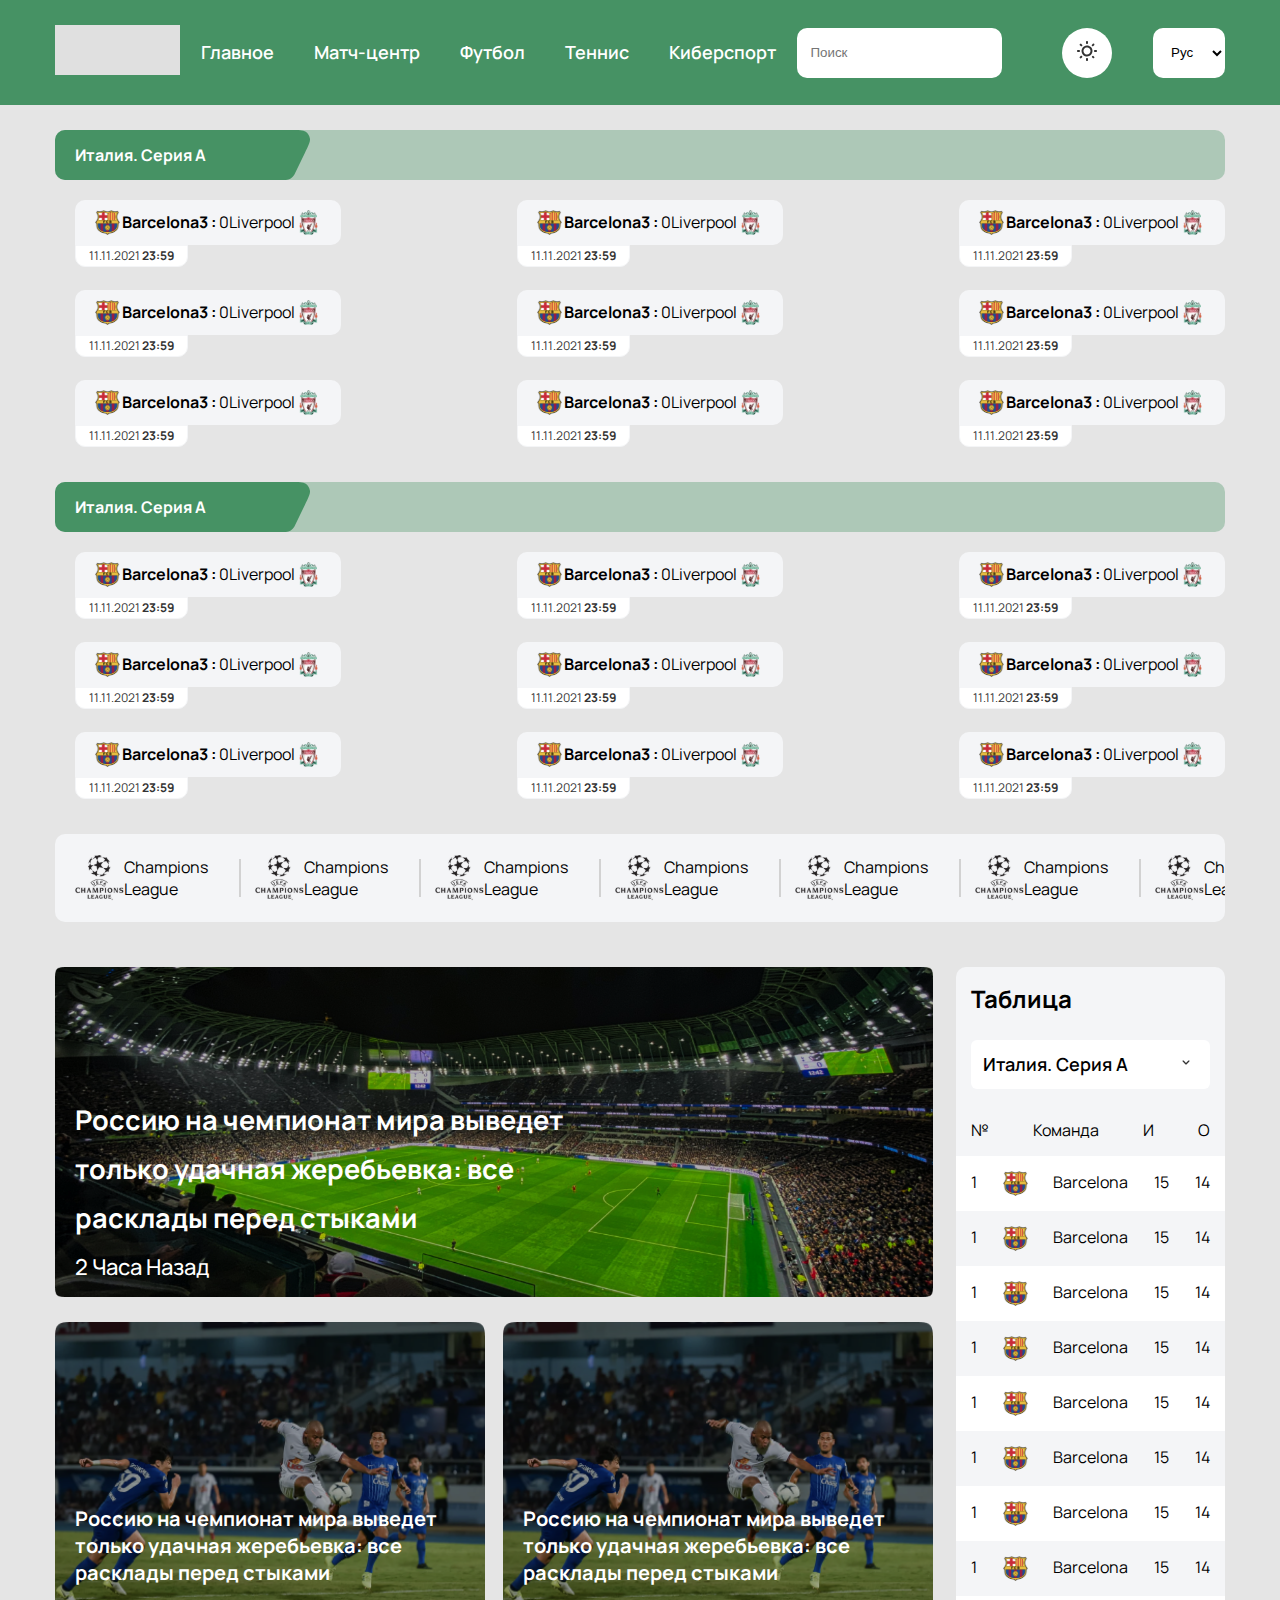
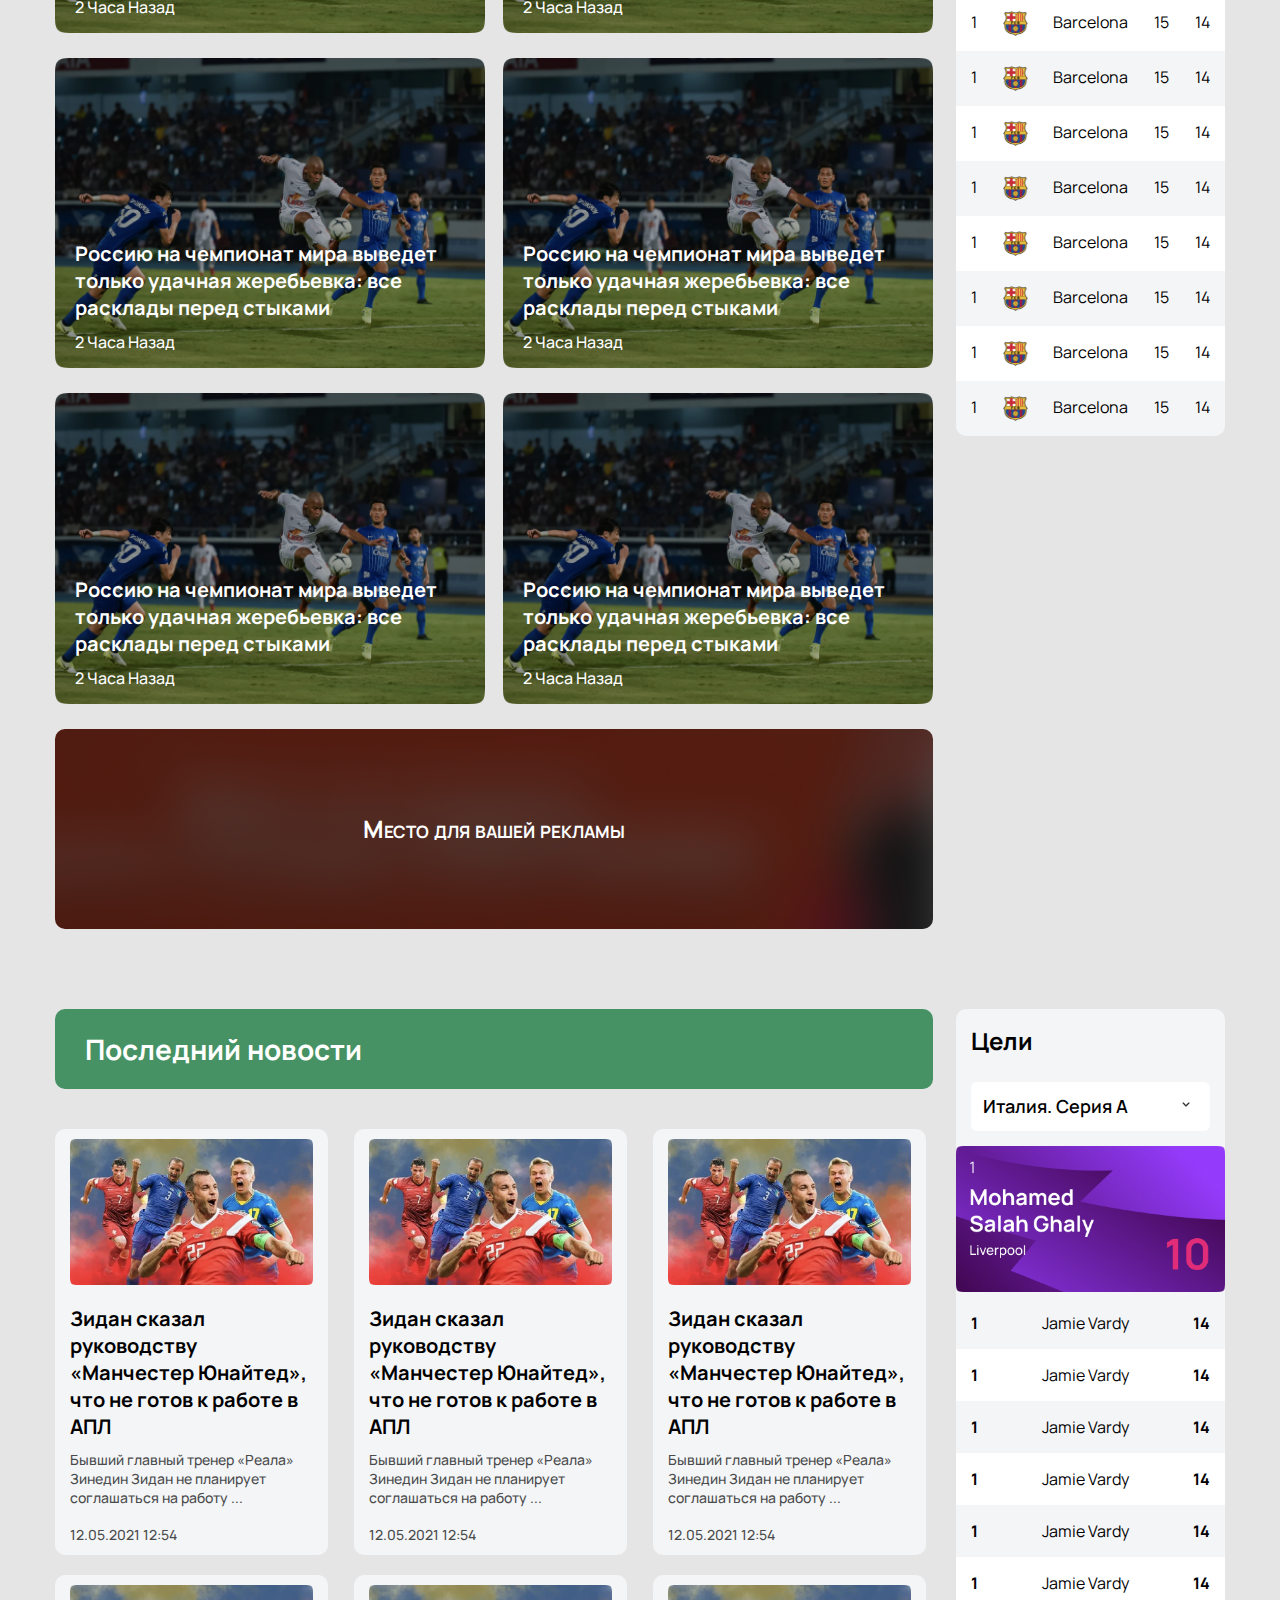
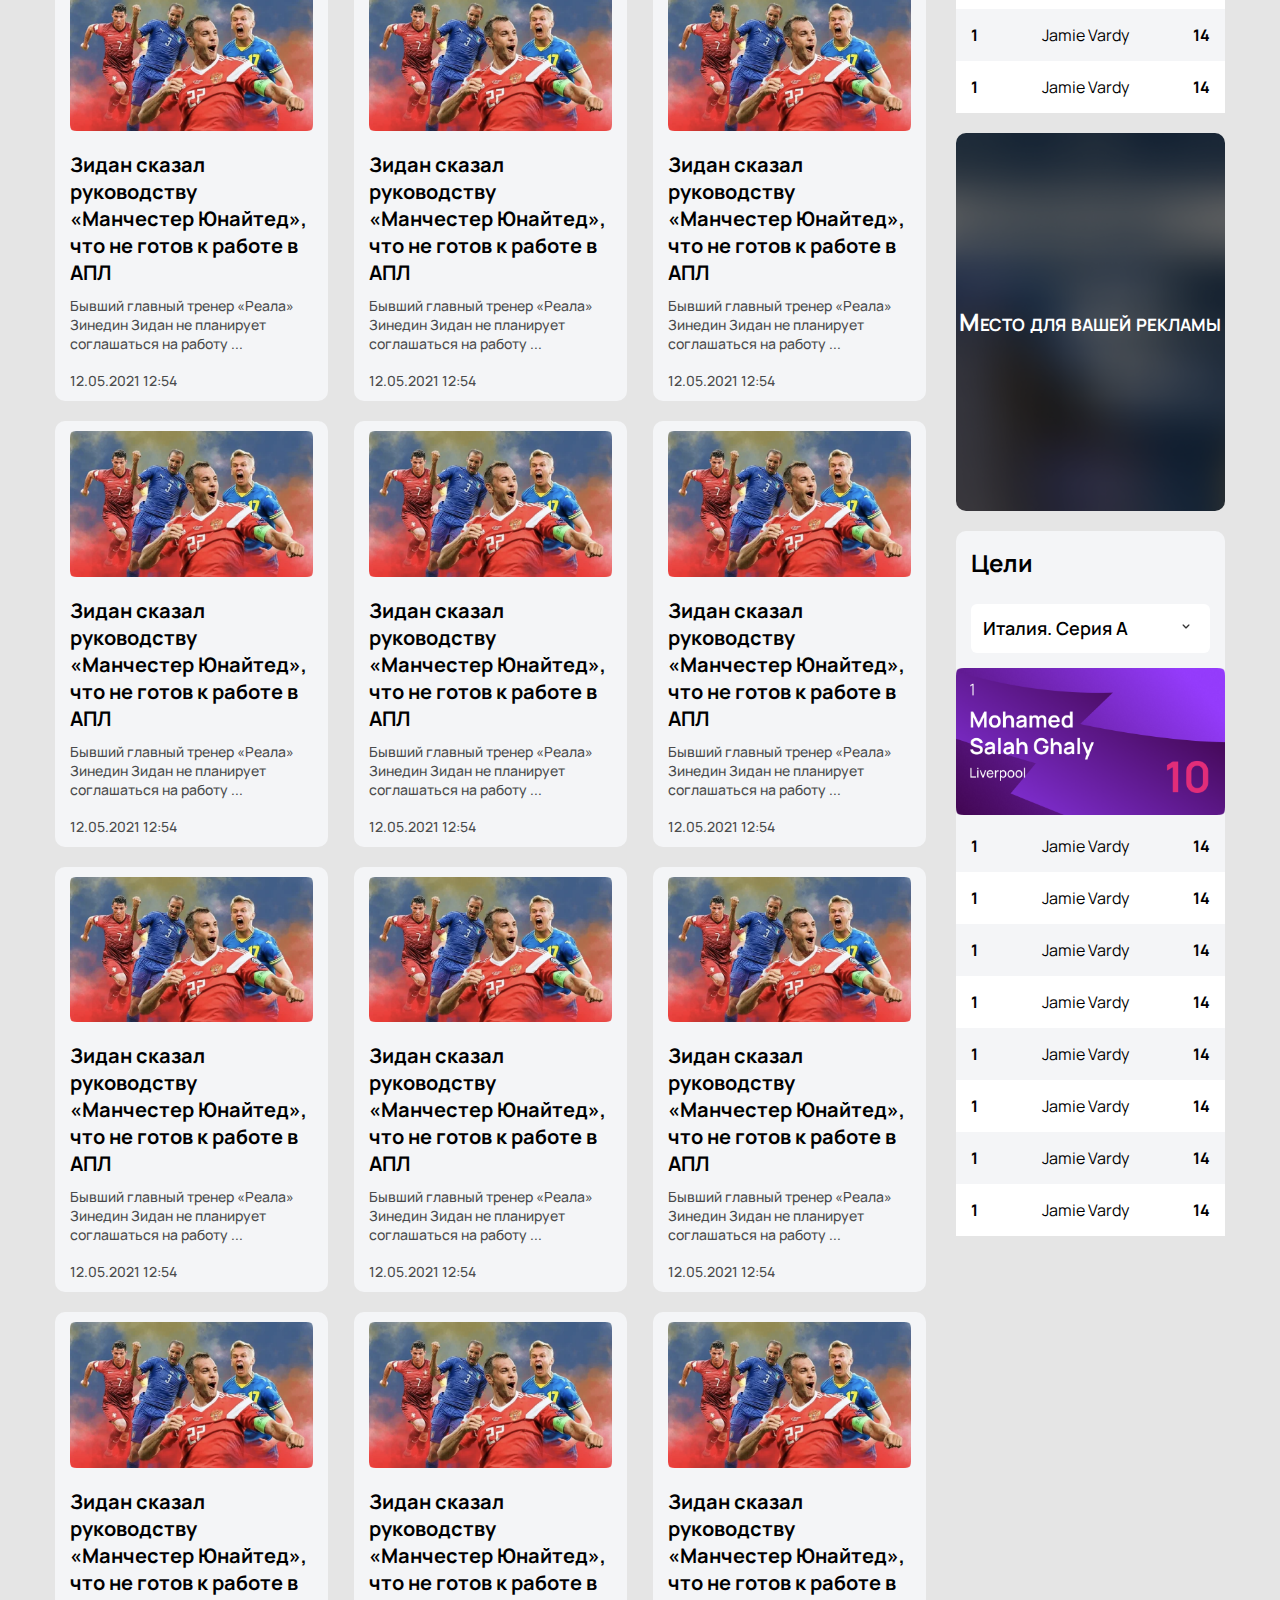
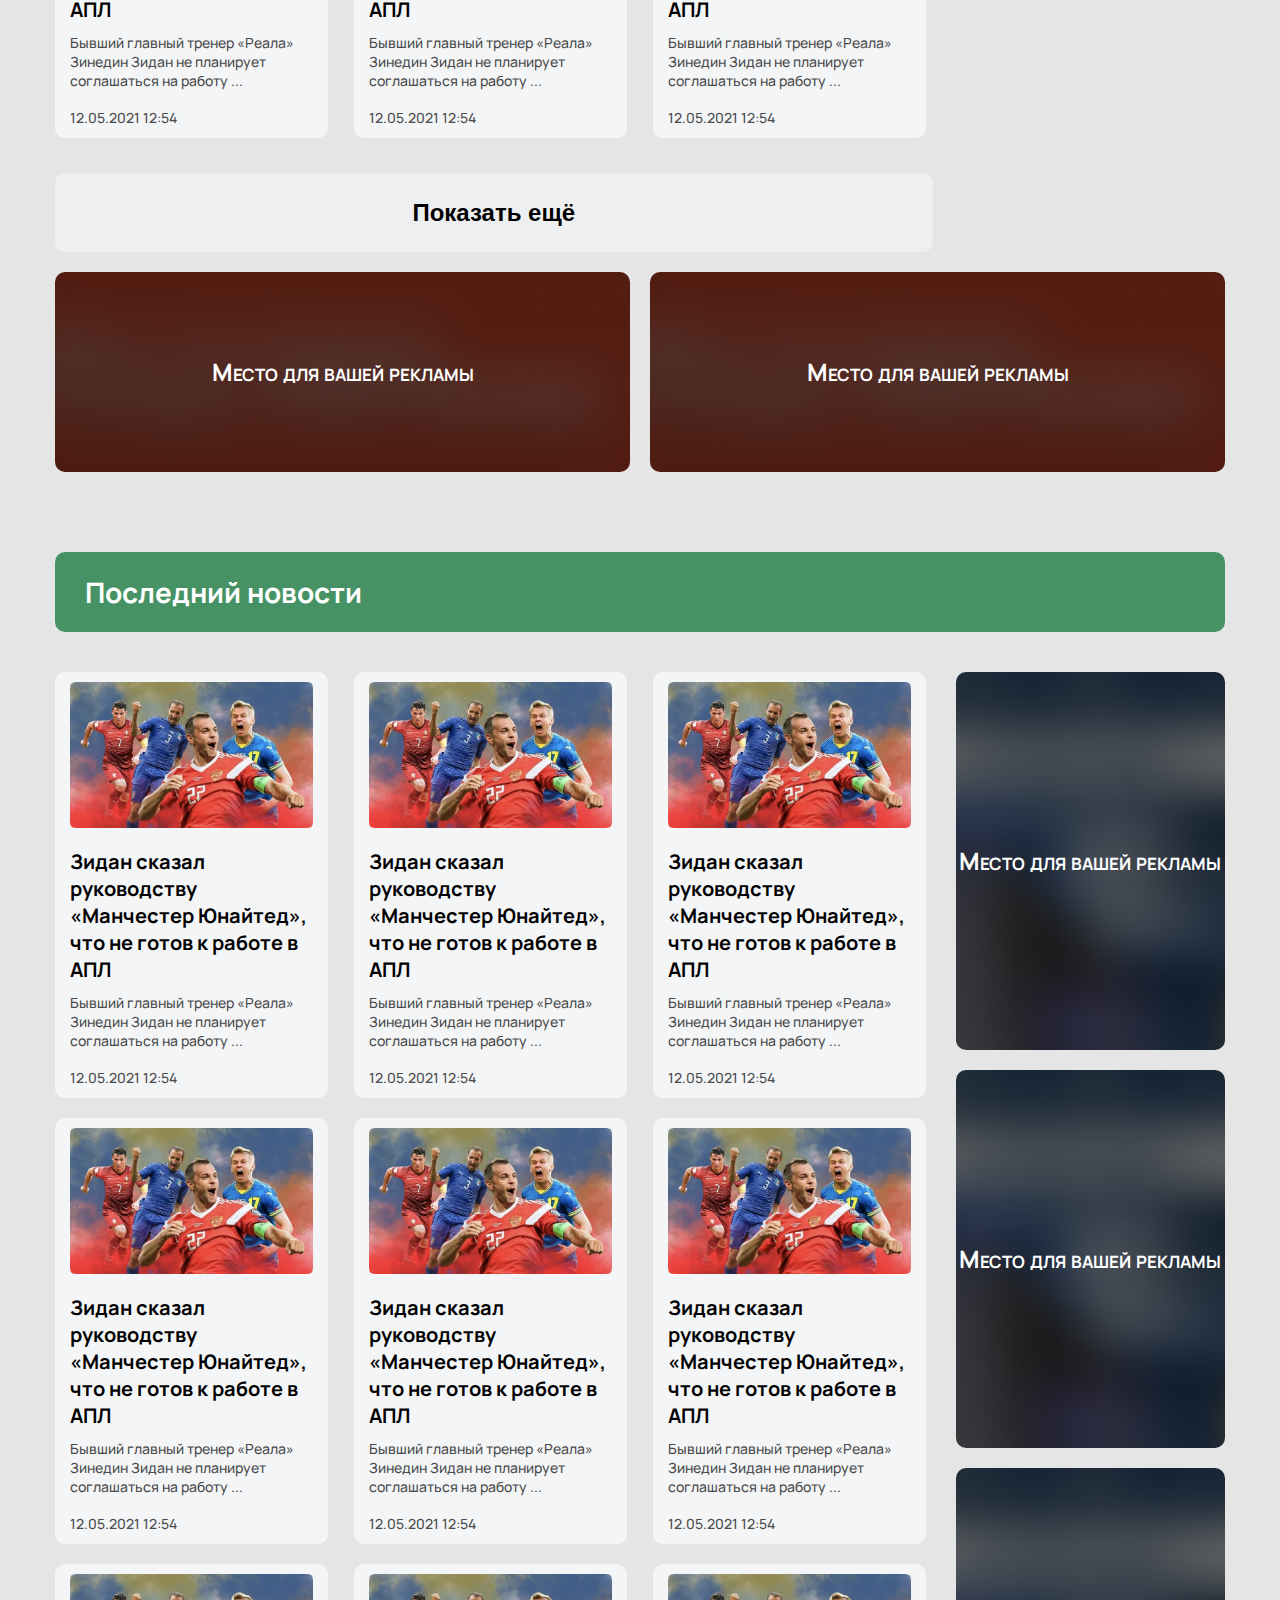
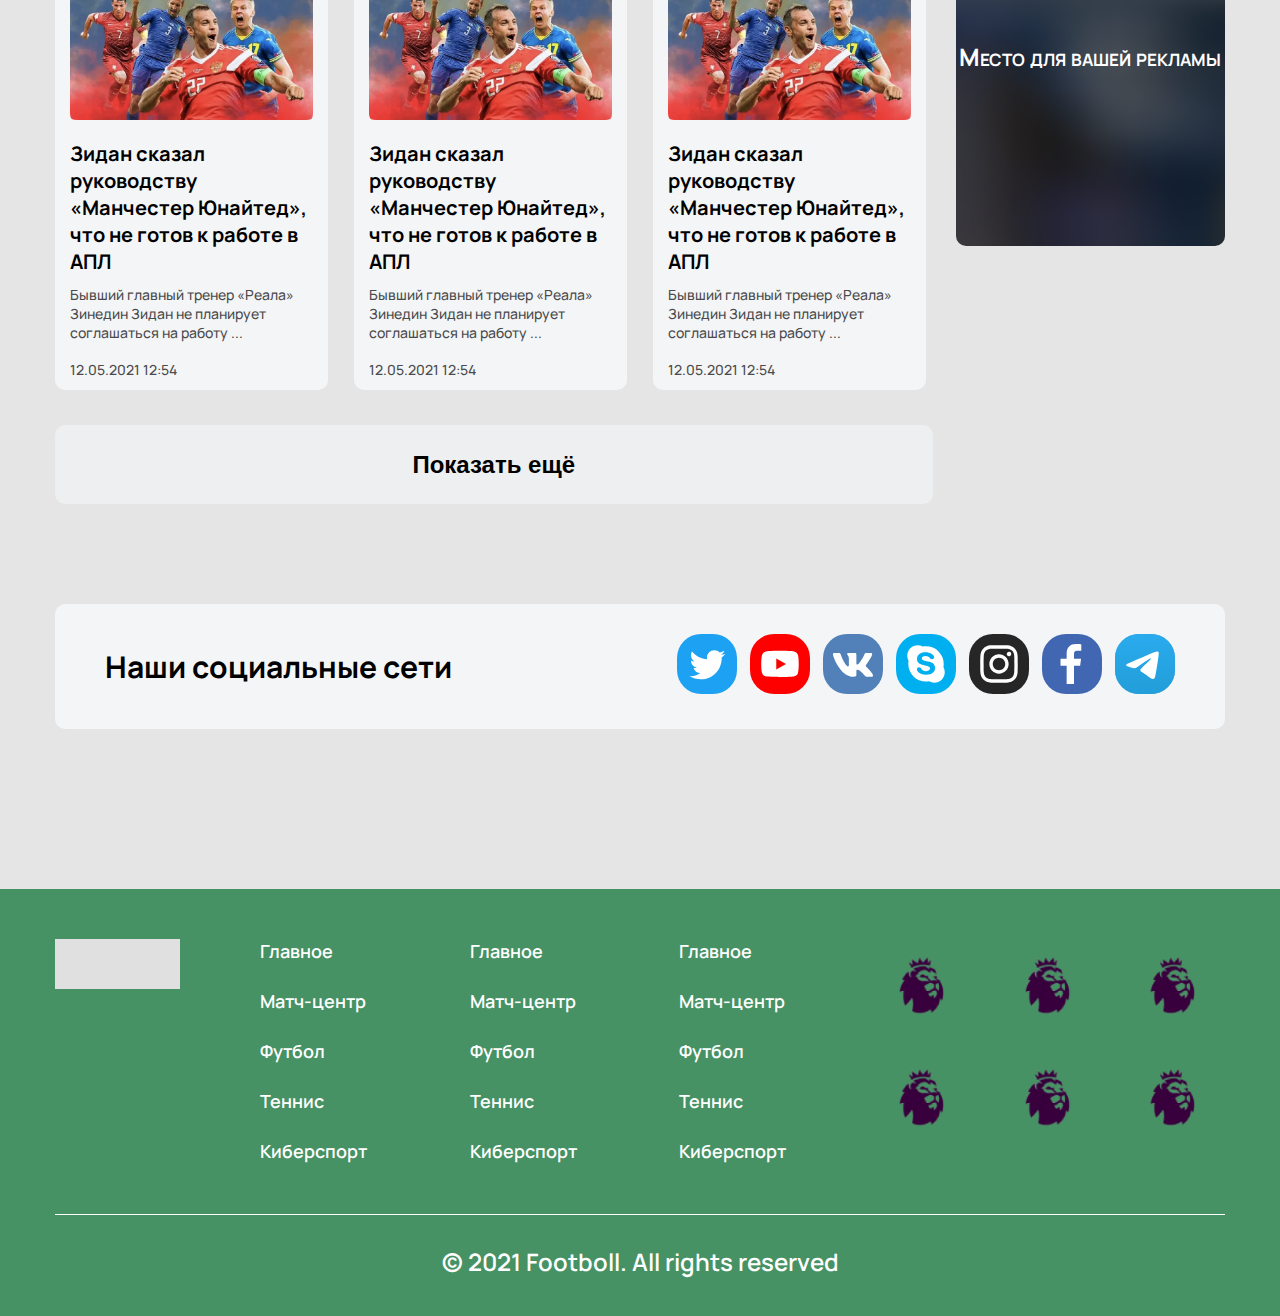
==== commit ca33dae9: "last fak polat commit" ====
--- a/index.html
+++ b/index.html
@@ -8,6 +8,7 @@
     <title>Document</title>
     <link rel="stylesheet" href="./assets/style/main.css">
     <link rel="stylesheet" href="./assets/style/response/main_res.css">
+
     <link rel="preconnect" href="https://fonts.googleapis.com">
     <link rel="preconnect" href="https://fonts.gstatic.com" crossorigin>
     <link href="https://fonts.googleapis.com/css2?family=Manrope:wght@300;400;500;600;700&display=swap"
--- a/assets/style/main.css
+++ b/assets/style/main.css
@@ -128,7 +128,7 @@
 }
 
 .inner-page {
-  margin-top: 50px;
+  margin-top: 130px;
 }
 
 .form-select {
@@ -225,13 +225,13 @@
   padding: 14px;
 }
 
-.result-game .seria-table {
+.seria-table {
   background-color: #4692645a;
   border-radius: 10px;
   margin-bottom: 20px;
 }
 
-.result-game .seria-table .team-name {
+.seria-table .team-name {
   width: 100%;
   max-width: 191px;
   background-color: #469264;
@@ -241,7 +241,7 @@
   border-top-left-radius: 10px;
 }
 
-.result-game .seria-table .team-name::before {
+.seria-table .team-name::before {
   position: absolute;
   content: '';
   right: -29px;
@@ -252,7 +252,7 @@
   background-repeat: no-repeat;
 }
 
-.result-game .seria-table .team-name p {
+.seria-table .team-name p {
   font-style: normal;
   font-weight: bold;
   font-size: 16px;
@@ -275,6 +275,10 @@
   margin-bottom: 20px;
   overflow-y: scroll;
   padding: 0 0 25px  0;
+}
+
+.result-cards-section .result-wrapper::-webkit-scrollbar {
+  display: none;
 }
 
 .result-cards-section .result-card {
@@ -371,6 +375,10 @@
   overflow-x: scroll;
 }
 
+.advertising-banner-section::-webkit-scrollbar {
+  display: none;
+}
+
 .advertising-banner-section .banner-card {
   display: -webkit-box;
   display: -ms-flexbox;
--- a/assets/style/response/main_res.css
+++ b/assets/style/response/main_res.css
@@ -1,4 +1,7 @@
 @media screen and (max-width: 1150px) {
+  .inner-page {
+    margin-top: 40px;
+  }
   header {
     position: static;
   }
